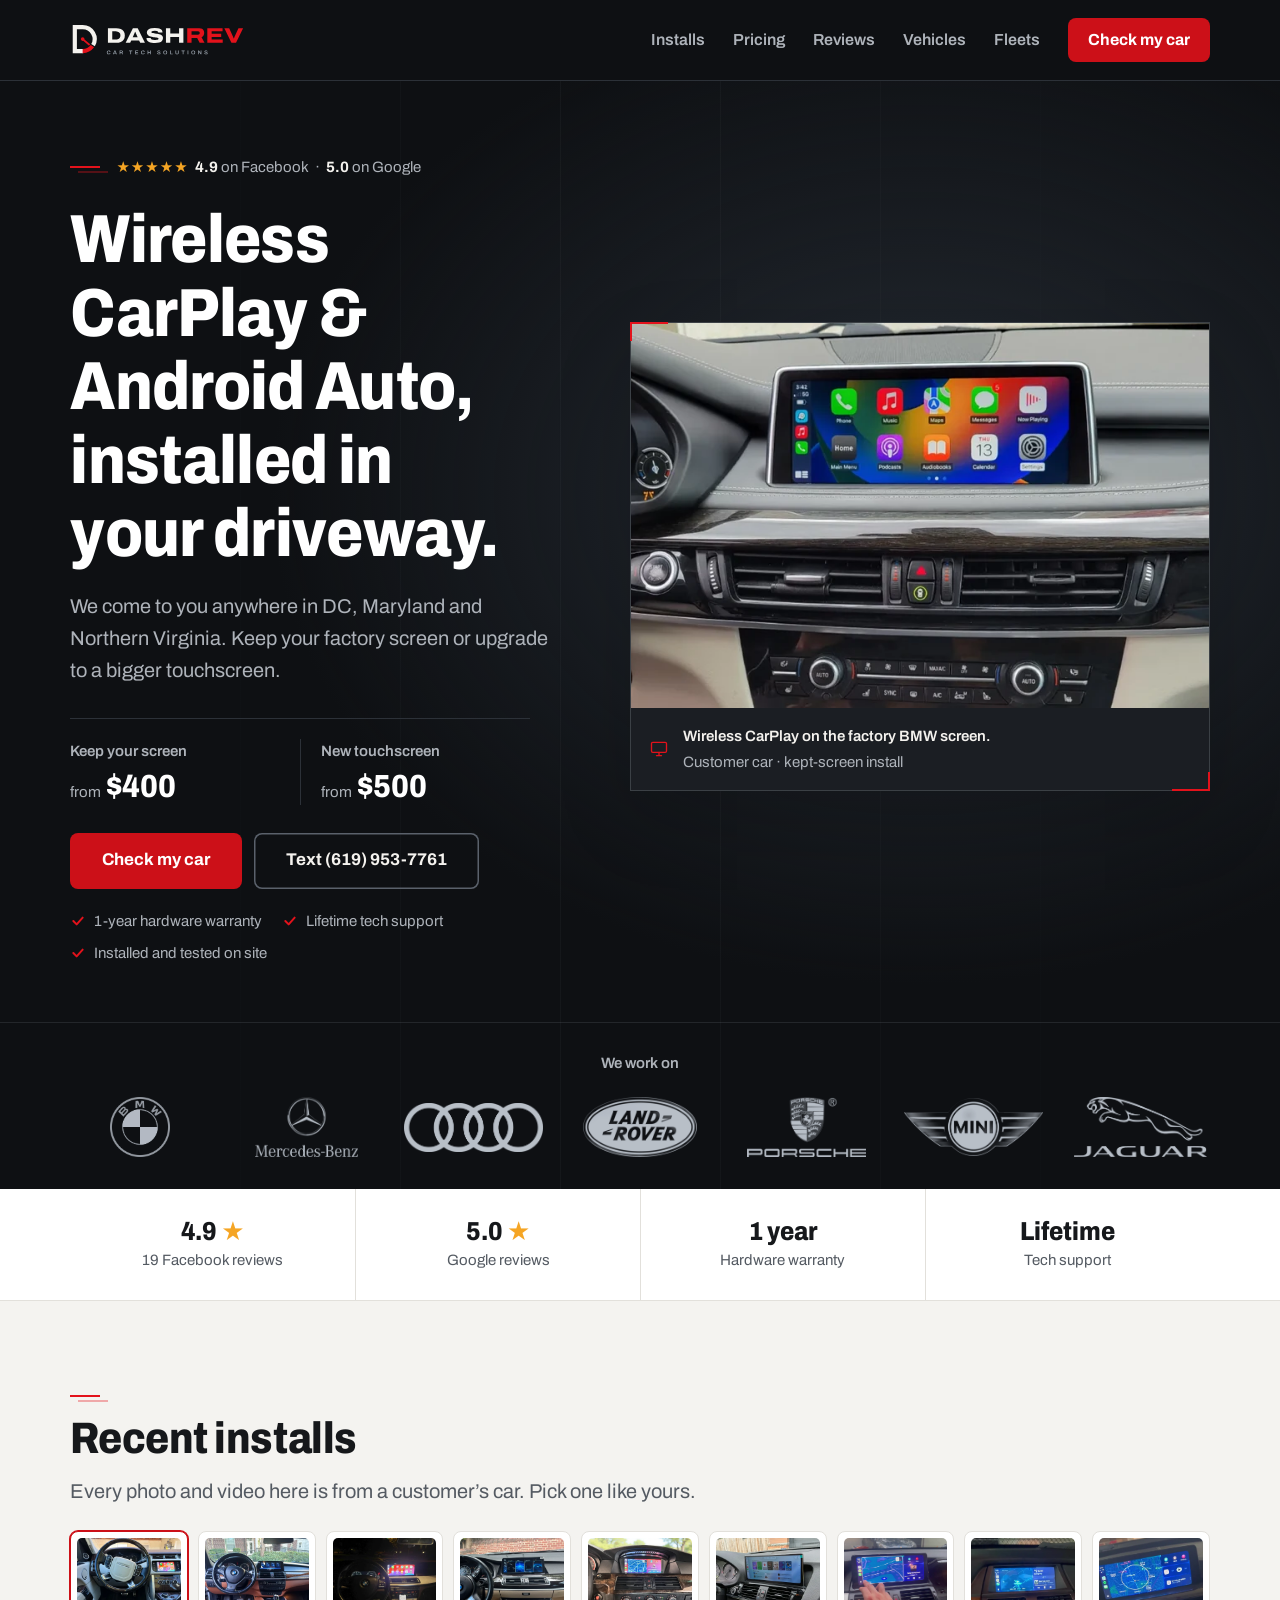
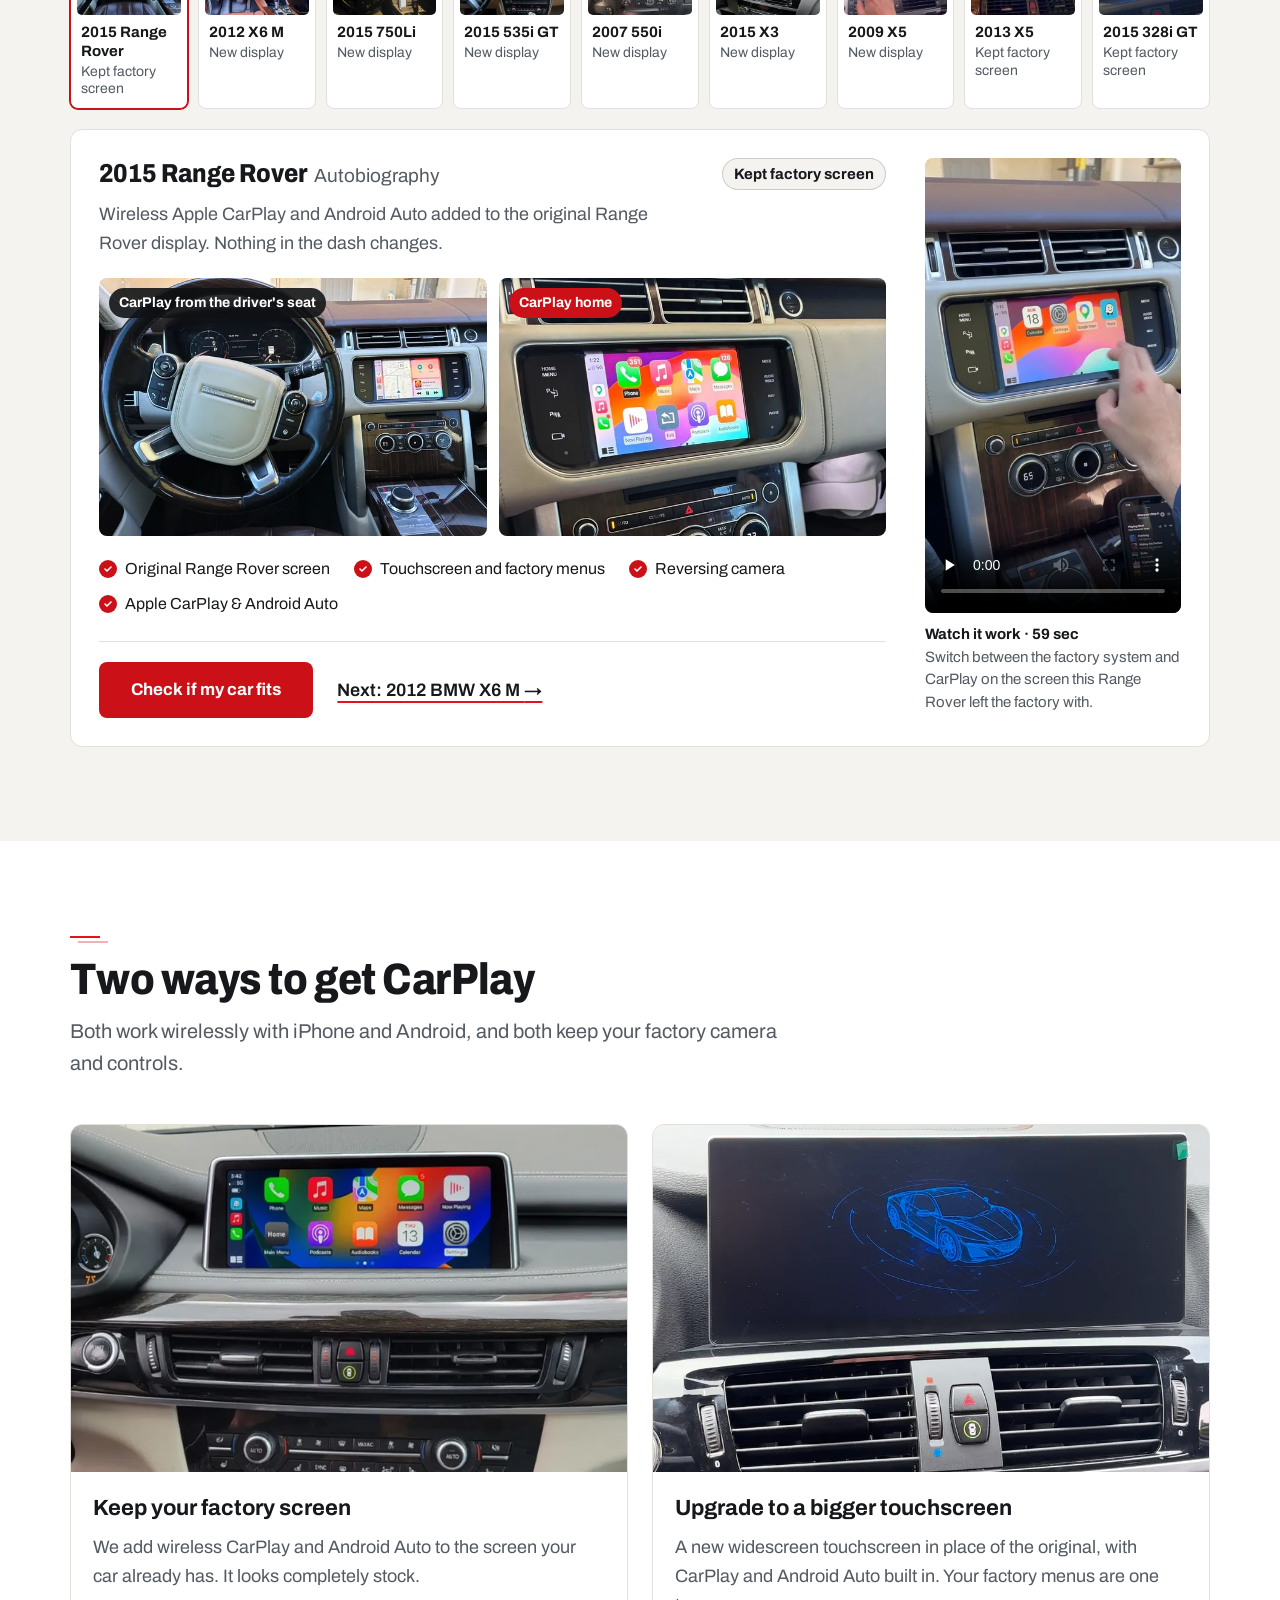
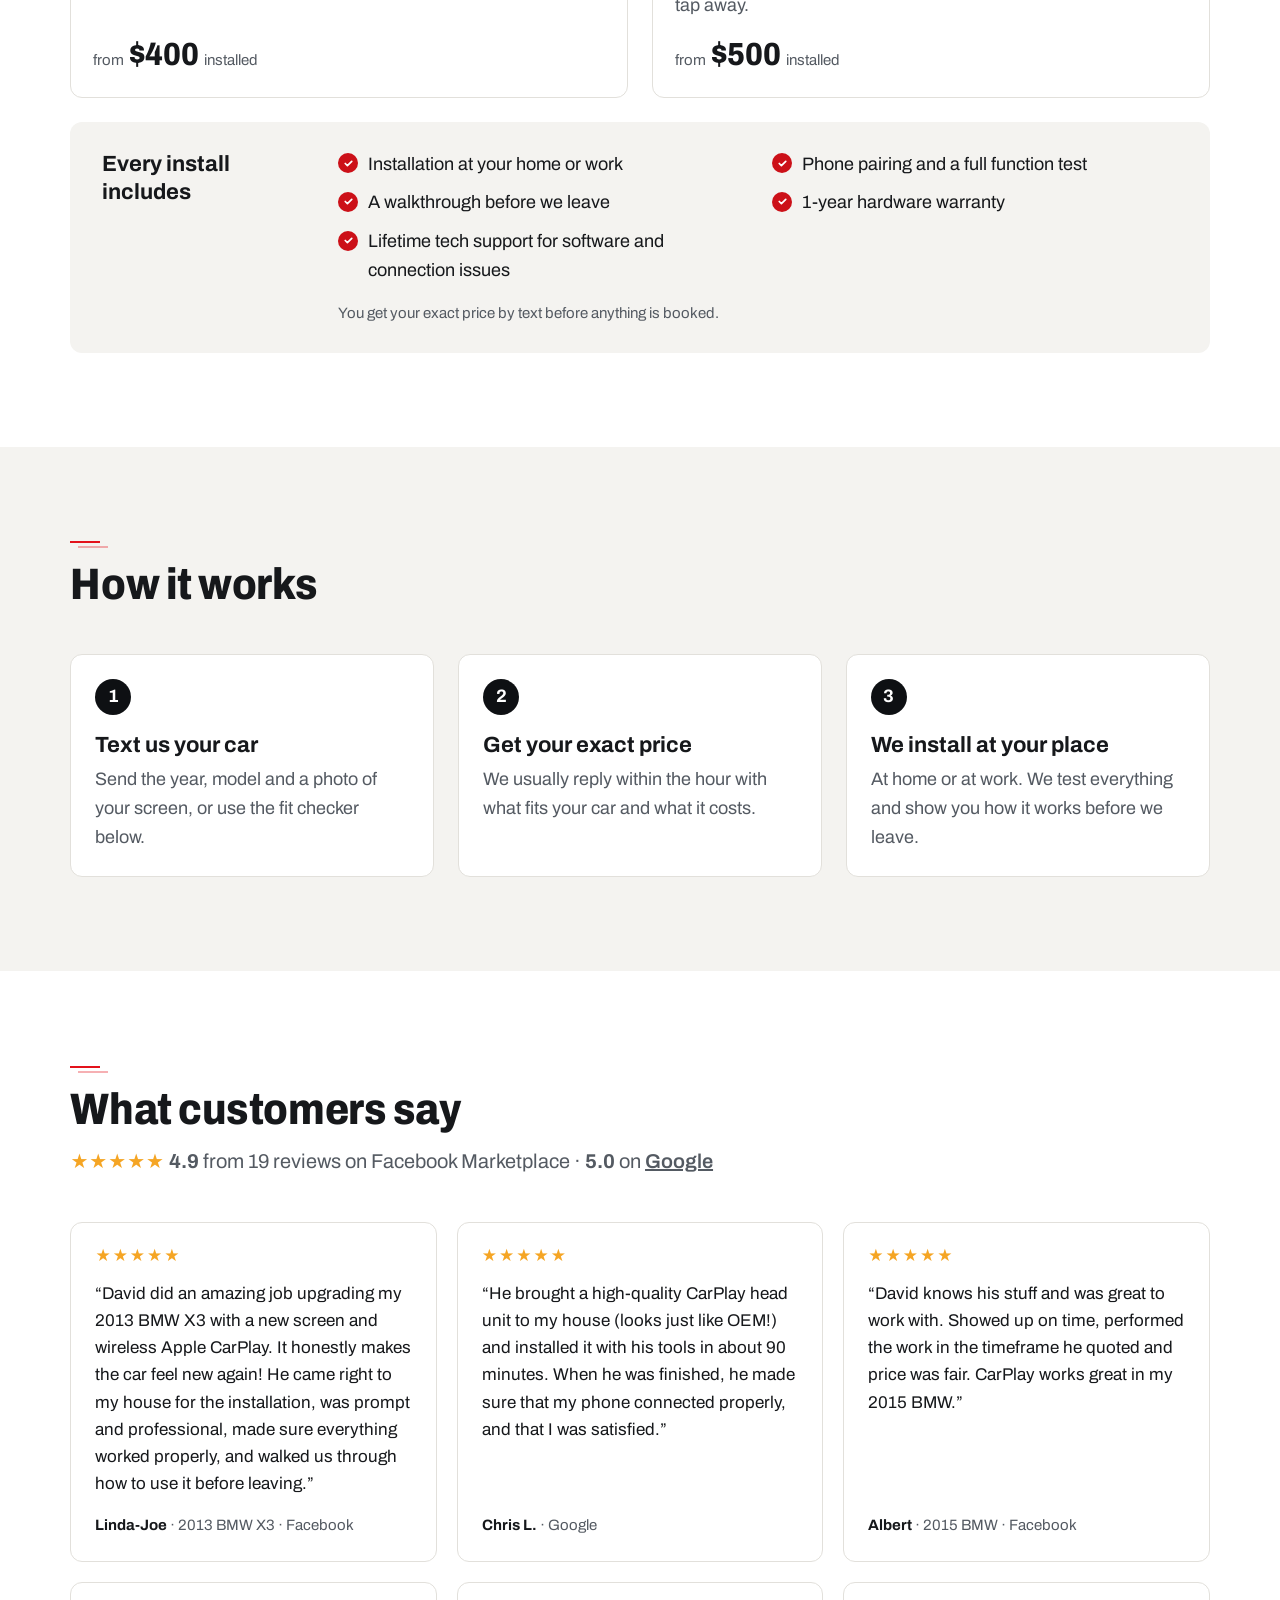
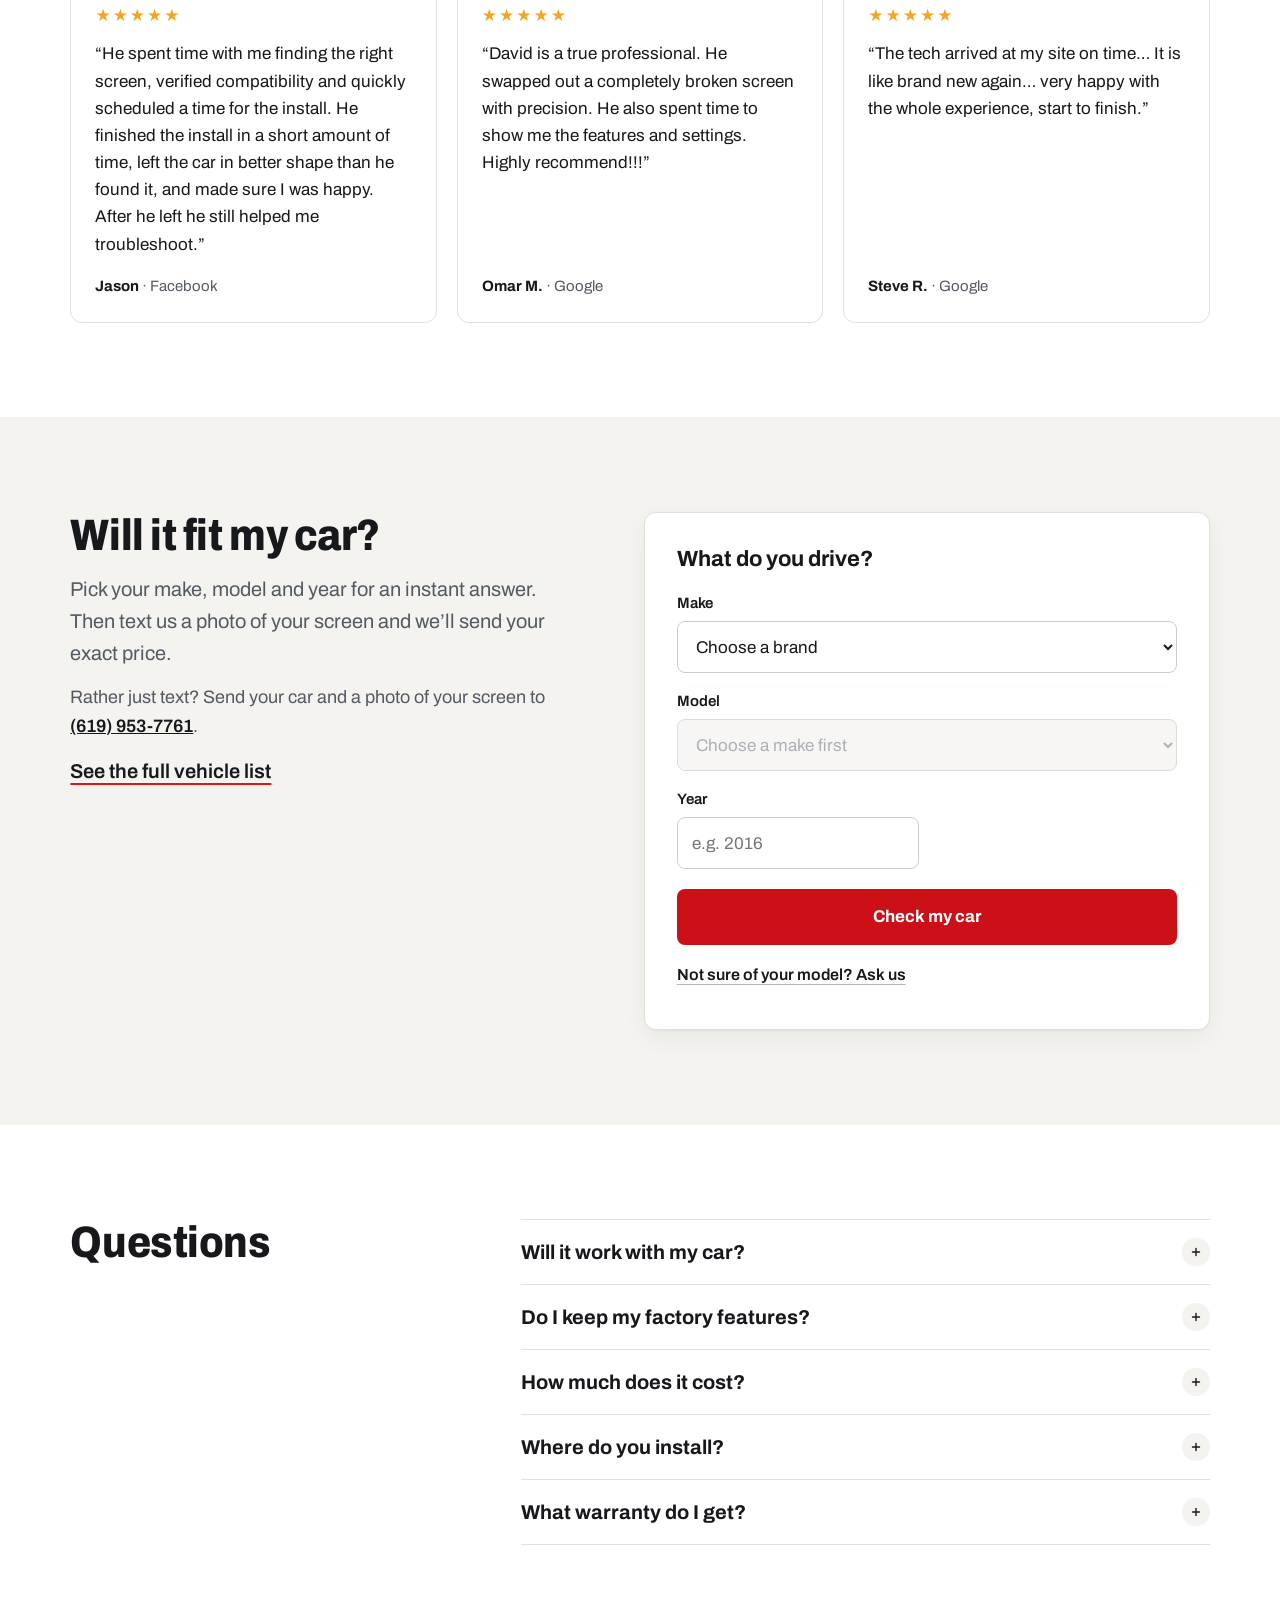
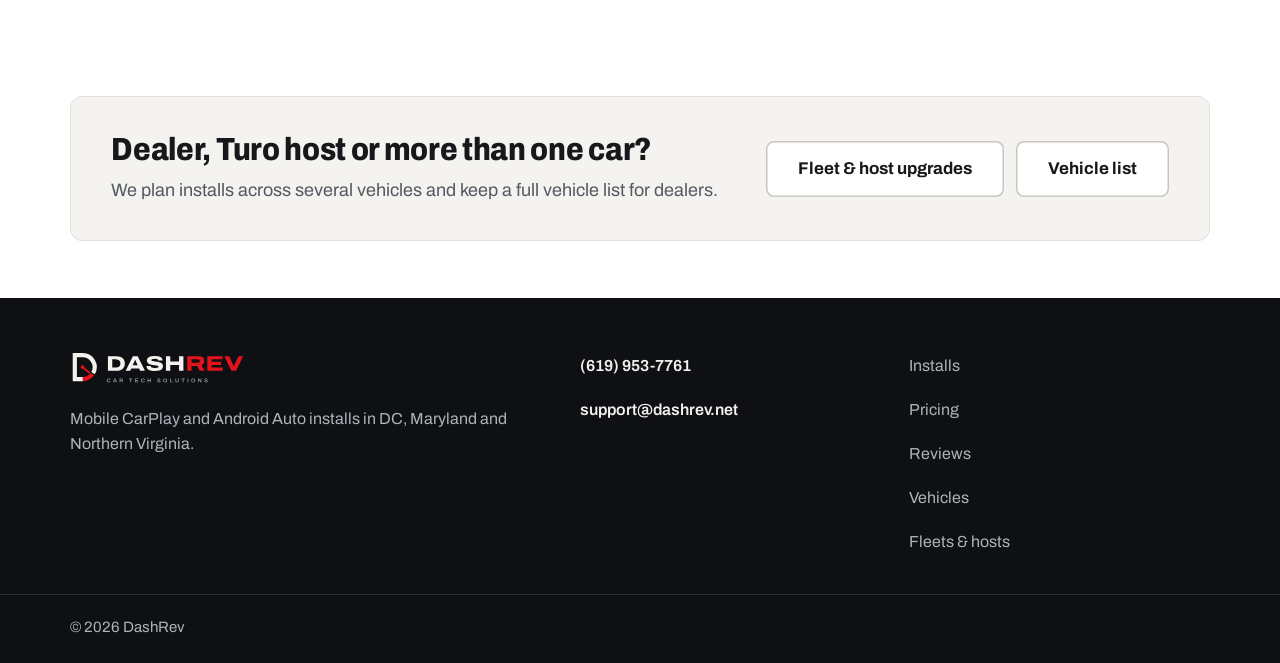
==== index.html @ a80a36a0 "Redesign the site with one shared stylesheet Replace the layered stylesheets on index, hosts and veh" ====
<!doctype html>
<html lang="en"><head><meta charset="utf-8"><meta name="viewport" content="width=device-width,initial-scale=1,viewport-fit=cover"><title>CarPlay Installation in the DC Metro | DashRev</title><meta name="description" content="Mobile Apple CarPlay and Android Auto installation across the DC metro area. Adapter installations from $400. Screen replacements from $500."><meta name="theme-color" content="#0E1013"><link rel="preload" href="brand/fonts/Archivo-SemiCondensed-ExtraBold.woff2" as="font" type="font/woff2" crossorigin><link rel="stylesheet" href="site.css?v=7"><link rel="canonical" href="https://dashrev.net/"><meta property="og:site_name" content="DashRev"><meta property="og:locale" content="en_US"><link rel="icon" href="/favicon.ico" sizes="48x48"><link rel="icon" href="/brand/profile.svg" type="image/svg+xml"><link rel="icon" href="/brand/icon-192.png" type="image/png" sizes="192x192"><link rel="apple-touch-icon" href="/apple-touch-icon.png"><link rel="manifest" href="/site.webmanifest"><meta name="robots" content="max-image-preview:large"><meta property="og:title" content="CarPlay Installation in the DC Metro | DashRev"><meta property="og:description" content="Mobile Apple CarPlay and Android Auto installation across the DC metro area. Adapter installations from $400. Screen replacements from $500."><meta property="og:type" content="website"><meta property="og:url" content="https://dashrev.net/"><meta property="og:image" content="https://dashrev.net/assets/og/dashrev-home.jpg"><meta property="og:image:width" content="1200"><meta property="og:image:height" content="630"><meta property="og:image:alt" content="BMW dashboard showing Apple CarPlay"><meta name="twitter:card" content="summary_large_image"><script src="vehicle-catalog.js?v=dashrev1" defer></script><script src="app.js?v=dashrev2" defer></script><script src="install-gallery.js?v=3" defer></script><script src="brand-hero.js?v=v4" defer></script><script type="application/ld+json">{"@context":"https://schema.org","@graph":[{"@type":"WebSite","@id":"https://dashrev.net/#website","name":"DashRev","alternateName":["Dash Rev","dashrev.net"],"url":"https://dashrev.net/","publisher":{"@id":"https://dashrev.net/#business"}},{"@type":"AutomotiveBusiness","@id":"https://dashrev.net/#business","name":"DashRev","url":"https://dashrev.net/","description":"Mobile Apple CarPlay and Android Auto installation across the DC metro area.","telephone":"+1-619-953-7761","email":"support@dashrev.net","image":"https://dashrev.net/assets/og/dashrev-home.jpg","logo":"https://dashrev.net/brand/icon-512.png","priceRange":"$400+","areaServed":[{"@type":"City","name":"Washington, DC"},{"@type":"State","name":"Maryland"},{"@type":"AdministrativeArea","name":"Northern Virginia"}],"hasOfferCatalog":{"@type":"OfferCatalog","name":"CarPlay installation","itemListElement":[{"@type":"Offer","itemOffered":{"@type":"Service","name":"Adapter installation"},"priceSpecification":{"@type":"PriceSpecification","minPrice":400,"priceCurrency":"USD"}},{"@type":"Offer","itemOffered":{"@type":"Service","name":"Screen replacement"},"priceSpecification":{"@type":"PriceSpecification","minPrice":500,"priceCurrency":"USD"}}]}}]}</script></head>
<body>
<a class="skip" href="#main">Skip to content</a>
<header class="site-header">
  <div class="wrap header-row">
    <a class="logo" href="index.html" aria-label="DashRev home"><img src="brand/logo-on-dark.svg" width="380" height="78" alt=""></a>
    <nav class="nav" aria-label="Main navigation">
      <a class="nav-wide" href="#installs">Installs</a>
      <a class="nav-wide" href="#pricing">Pricing</a>
      <a class="nav-wide" href="#reviews">Reviews</a>
      <a href="vehicles.html">Vehicles</a>
      <a href="hosts.html">Fleets</a>
      <a class="btn btn-sm nav-cta" href="#owner-check" data-form-jump>Check my car</a>
    </nav>
  </div>
</header>

<main id="main">
<section class="hero product-hero" aria-labelledby="hero-title">
  <div class="wrap hero-grid">
    <div class="hero-copy">
      <a class="rating-pill" href="#reviews"><span class="stars" aria-hidden="true">★★★★★</span> <span><strong>4.9</strong> on Facebook</span> <span aria-hidden="true">·</span> <span><strong>5.0</strong> on Google</span></a>
      <h1 id="hero-title">Wireless CarPlay &amp; Android&nbsp;Auto, installed in your driveway.</h1>
      <p class="hero-lede">We come to you anywhere in DC, Maryland and Northern Virginia. Keep your factory screen or upgrade to a bigger touchscreen.</p>
      <dl class="hero-prices">
        <div><dt>Keep your screen</dt><dd><small>from</small> $400</dd></div>
        <div><dt>New touchscreen</dt><dd><small>from</small> $500</dd></div>
      </dl>
      <div class="hero-actions product-actions">
        <a class="btn" href="#owner-check" data-form-jump>Check my car</a>
        <a class="btn btn-ghost-dark" href="sms:+16199537761">Text (619) 953-7761</a>
      </div>
      <p class="hero-assurance"><span>1-year hardware warranty</span><span>Lifetime tech support</span><span>Installed and tested on site</span></p>
    </div>
    <figure class="hero-photo product-image">
      <img src="assets/dashboard-lossless.webp" srcset="assets/dashboard-700.webp 700w, assets/dashboard-1000.webp 1000w, assets/dashboard-lossless.webp 1348w" sizes="(max-width: 900px) 100vw, 640px" width="1348" height="889" alt="BMW dashboard with wireless Apple CarPlay on the factory screen" fetchpriority="high">
      <figcaption><span class="photo-caption-title">Wireless CarPlay on the factory BMW screen.</span> <span class="photo-caption-support">Customer car · kept-screen install</span></figcaption>
    </figure>
  </div>
  <div class="wrap makes" aria-label="Makes we work on">
    <p>We work on</p>
    <ul>
      <li><img src="assets/brand-logos/bmw.png" alt="BMW" decoding="async"></li>
      <li><img src="assets/brand-logos/mercedes-benz.png" alt="Mercedes-Benz" decoding="async"></li>
      <li><img src="assets/brand-logos/audi.png" alt="Audi" decoding="async"></li>
      <li><img src="assets/brand-logos/land-rover.png" alt="Land Rover" decoding="async"></li>
      <li><img src="assets/brand-logos/porsche.png" alt="Porsche" decoding="async"></li>
      <li><img src="assets/brand-logos/mini.png" alt="MINI" decoding="async"></li>
      <li><img src="assets/brand-logos/jaguar.png" alt="Jaguar" decoding="async"></li>
    </ul>
  </div>
</section>

<section class="proof" aria-label="Why customers trust DashRev">
  <div class="wrap proof-grid">
    <div><strong>4.9 <span aria-hidden="true">★</span></strong><span>19 Facebook reviews</span></div>
    <div><strong>5.0 <span aria-hidden="true">★</span></strong><span>Google reviews</span></div>
    <div><strong>1 year</strong><span>Hardware warranty</span></div>
    <div><strong>Lifetime</strong><span>Tech support</span></div>
  </div>
</section>

<section class="section section-soft install-gallery" id="installs" data-ig><span id="demos" class="anchor-alias" aria-hidden="true"></span>
<div class="wrap">
<div class="section-head ig-intro"><h2>Recent installs</h2><p>Every photo and video here is from a customer’s car. Pick one like yours.</p></div>
<div class="ig-picker" role="group" aria-label="Choose an installation">
  <button type="button" aria-pressed="true" aria-controls="install-range-rover-2015" data-make="Land Rover" data-type="kept"><img src="assets/installations/range-rover-l405-2015-carplay-640.webp" alt="" width="640" height="480" loading="lazy" style="--pos:50% 45%"><span><strong>2015 Range Rover</strong><small>Kept factory screen</small></span></button>
  <button type="button" aria-pressed="false" aria-controls="install-x6m-2012" data-make="BMW" data-type="new"><img src="assets/installations/bmw-x6m-e71-2012-after-640.webp" alt="" width="640" height="480" loading="lazy" style="--pos:60% 40%"><span><strong>2012 X6 M</strong><small>New display</small></span></button>
  <button type="button" aria-pressed="false" aria-controls="install-750li-2015" data-make="BMW" data-type="new"><img src="assets/installations/bmw-750li-f02-2015-after-640.webp" alt="" width="640" height="480" loading="lazy" style="--pos:66% 45%"><span><strong>2015 750Li</strong><small>New display</small></span></button>
  <button type="button" aria-pressed="false" aria-controls="install-535i-gt-2015" data-make="BMW" data-type="new"><img src="assets/installations/bmw-535i-gt-f07-2015-after-640.webp?v=2" alt="" width="640" height="427" loading="lazy" style="--pos:64% 30%"><span><strong>2015 535i GT</strong><small>New display</small></span></button>
  <button type="button" aria-pressed="false" aria-controls="install-550i-e60" data-make="BMW" data-type="new"><img src="assets/installations/bmw-550i-e60-thumb-640.webp" alt="" width="640" height="480" loading="lazy" style="--pos:50% 40%"><span><strong>2007 550i</strong><small>New display</small></span></button>
  <button type="button" aria-pressed="false" aria-controls="install-x3-2015" data-make="BMW" data-type="new"><img src="assets/installations/bmw-x3-f25-2015-carplay-640.webp" alt="" width="640" height="1134" loading="lazy" style="--pos:50% 43%"><span><strong>2015 X3</strong><small>New display</small></span></button>
  <button type="button" aria-pressed="false" aria-controls="screen-upgrade" data-make="BMW" data-type="new"><img src="assets/bmw-x5-e70-2009-after.jpg" alt="" width="1080" height="1920" loading="lazy" style="--pos:50% 39%"><span><strong>2009 X5</strong><small>New display</small></span></button>
  <button type="button" aria-pressed="false" aria-controls="install-x5-2013" data-make="BMW" data-type="kept"><img src="assets/installations/bmw-x5-e70-2013-carplay-640.webp" alt="" width="640" height="427" loading="lazy" style="--pos:50% 45%"><span><strong>2013 X5</strong><small>Kept factory screen</small></span></button>
  <button type="button" aria-pressed="false" aria-controls="install-328i-2015" data-make="BMW" data-type="kept"><img src="assets/installations/bmw-328i-gt-f34-2015-carplay-640.webp" alt="" width="640" height="427" loading="lazy" style="--pos:50% 45%"><span><strong>2015 328i GT</strong><small>Kept factory screen</small></span></button>
</div>

<article class="ig-card kept-screen" id="install-range-rover-2015" aria-labelledby="ig-title-l405" data-name="2015 Range Rover">
  <div class="ig-main">
    <header class="ig-head"><h3 id="ig-title-l405">2015 Range Rover <span>Autobiography</span></h3><p class="ig-option kept">Kept factory screen</p></header>
    <p class="ig-desc">Wireless Apple CarPlay and Android Auto added to the original Range Rover display. Nothing in the dash changes.</p>
    <div class="ig-compare" data-show="before">
      <div class="ig-toggle" role="group" aria-label="Show the driver's-seat view or the close-up of the CarPlay home screen"><button type="button" data-ig-show="before" aria-pressed="true">Driver's seat</button><button type="button" data-ig-show="after" aria-pressed="false">Close-up</button></div>
      <figure class="ig-shot" data-ig-shot="before"><img src="assets/installations/range-rover-l405-2015-maps-1280.webp" srcset="assets/installations/range-rover-l405-2015-maps-640.webp 640w, assets/installations/range-rover-l405-2015-maps-1280.webp 1280w" sizes="(max-width: 760px) calc(100vw - 40px), 460px" width="1280" height="960" loading="lazy" decoding="async" alt="Driver's-seat view of the Range Rover cabin, with the CarPlay dashboard showing maps and music on the original display"><figcaption>CarPlay from the driver's seat</figcaption></figure>
      <figure class="ig-shot" data-ig-shot="after"><img src="assets/installations/range-rover-l405-2015-closeup-1200.webp" srcset="assets/installations/range-rover-l405-2015-closeup-640.webp 640w, assets/installations/range-rover-l405-2015-closeup-1200.webp 1200w" sizes="(max-width: 760px) calc(100vw - 40px), 460px" width="1200" height="800" loading="lazy" decoding="async" alt="Close-up of the Apple CarPlay home screen on the original Range Rover display"><figcaption>CarPlay home</figcaption></figure>
    </div>
    <ul class="ig-keep" aria-label="What you keep"><li>Original Range Rover screen</li><li>Touchscreen and factory menus</li><li>Reversing camera</li><li>Apple CarPlay &amp; Android Auto</li></ul>
    <div class="ig-actions"><a class="btn" href="#owner-check" data-form-jump>Check if my car fits</a><button type="button" class="ig-next" data-ig-next>Next install <span aria-hidden="true">→</span></button></div>
  </div>
  <figure class="ig-video"><video controls playsinline preload="none" width="720" height="1280" poster="assets/installations/range-rover-l405-2015-demo-poster-720.webp" aria-label="59-second video switching between the factory system and CarPlay on the 2015 Range Rover's original screen"><source src="assets/installations/range-rover-l405-2015-demo.mp4" type="video/mp4"></video><figcaption><b>Watch it work · 59 sec</b>Switch between the factory system and CarPlay on the screen this Range Rover left the factory with.</figcaption></figure>
</article>

<article class="ig-card" id="install-x6m-2012" aria-labelledby="ig-title-e71" data-name="2012 BMW X6 M">
  <div class="ig-main">
    <header class="ig-head"><h3 id="ig-title-e71">2012 BMW X6 M <span>E71</span></h3><p class="ig-option new">New display</p></header>
    <p class="ig-desc">A widescreen touchscreen in place of the original BMW display, with Apple CarPlay and Android Auto. The factory iDrive menu and cameras are still there.</p>
    <div class="ig-compare" data-show="after">
      <div class="ig-toggle" role="group" aria-label="Show before or after"><button type="button" data-ig-show="before" aria-pressed="false">Before</button><button type="button" data-ig-show="after" aria-pressed="true">After</button></div>
      <figure class="ig-shot" data-ig-shot="before" style="--pos:50% 45%"><img src="assets/installations/bmw-x6m-e71-2012-before-1280.webp" srcset="assets/installations/bmw-x6m-e71-2012-before-640.webp 640w, assets/installations/bmw-x6m-e71-2012-before-1280.webp 1280w" sizes="(max-width: 760px) calc(100vw - 40px), 460px" width="1280" height="960" loading="lazy" decoding="async" alt="2012 BMW X6 M from the driver&#39;s seat before the upgrade, with the original BMW iDrive display"><figcaption>Before</figcaption></figure>
      <figure class="ig-shot" data-ig-shot="after" style="--pos:50% 45%"><img src="assets/installations/bmw-x6m-e71-2012-after-1280.webp" srcset="assets/installations/bmw-x6m-e71-2012-after-640.webp 640w, assets/installations/bmw-x6m-e71-2012-after-1280.webp 1280w" sizes="(max-width: 760px) calc(100vw - 40px), 460px" width="1280" height="960" loading="lazy" decoding="async" alt="The same X6 M after installation, with the new widescreen touchscreen"><figcaption>After</figcaption></figure>
    </div>
    <ul class="ig-keep" aria-label="What you keep"><li>Factory iDrive menus</li><li>Factory camera views</li><li>CarPlay &amp; Android Auto</li></ul>
    <div class="ig-actions"><a class="btn" href="#owner-check" data-form-jump>Check if my car fits</a><button type="button" class="ig-next" data-ig-next>Next install <span aria-hidden="true">→</span></button></div>
  </div>
  <figure class="ig-video"><video controls playsinline preload="none" width="720" height="1280" poster="assets/installations/bmw-x6m-e71-2012-demo-poster-720.webp" aria-label="24-second video of CarPlay, the iDrive menu and the factory cameras on the 2012 BMW X6 M"><source src="assets/installations/bmw-x6m-e71-2012-demo.mp4" type="video/mp4"></video><figcaption><b>Watch it work · 24 sec</b>CarPlay on the new widescreen, BMW’s own iDrive menu a click away, and the factory camera view when you shift into reverse.</figcaption></figure>
</article>

<article class="ig-card" id="install-750li-2015" aria-labelledby="ig-title-f02" data-name="2015 BMW 750Li">
  <div class="ig-main">
    <header class="ig-head"><h3 id="ig-title-f02">2015 BMW 750Li <span>F02</span></h3><p class="ig-option new">New display</p></header>
    <p class="ig-desc">A widescreen touchscreen in place of the original BMW display, with Apple CarPlay and Android Auto.</p>
    <div class="ig-compare" data-show="after">
      <div class="ig-toggle" role="group" aria-label="Show before or after"><button type="button" data-ig-show="before" aria-pressed="false">Before</button><button type="button" data-ig-show="after" aria-pressed="true">After</button></div>
      <figure class="ig-shot" data-ig-shot="before" style="--pos:50% 45%"><img src="assets/installations/bmw-750li-f02-2015-before-1280.webp" srcset="assets/installations/bmw-750li-f02-2015-before-640.webp 640w, assets/installations/bmw-750li-f02-2015-before-1280.webp 1280w" sizes="(max-width: 760px) calc(100vw - 40px), 460px" width="1280" height="960" loading="lazy" decoding="async" alt="2015 BMW 750Li from the driver&#39;s seat at night before the upgrade, with the original BMW iDrive display"><figcaption>Before</figcaption></figure>
      <figure class="ig-shot" data-ig-shot="after" style="--pos:50% 45%"><img src="assets/installations/bmw-750li-f02-2015-after-1280.webp" srcset="assets/installations/bmw-750li-f02-2015-after-640.webp 640w, assets/installations/bmw-750li-f02-2015-after-1280.webp 1280w" sizes="(max-width: 760px) calc(100vw - 40px), 460px" width="1280" height="960" loading="lazy" decoding="async" alt="The same 750Li after installation, with Apple CarPlay on the new widescreen touchscreen"><figcaption>After</figcaption></figure>
    </div>
    <ul class="ig-keep" aria-label="What you keep"><li>Factory reverse camera</li><li>Original BMW system, one tap away</li><li>CarPlay &amp; Android Auto</li></ul>
    <div class="ig-actions"><a class="btn" href="#owner-check" data-form-jump>Check if my car fits</a><button type="button" class="ig-next" data-ig-next>Next install <span aria-hidden="true">→</span></button></div>
  </div>
  <figure class="ig-video"><video controls playsinline preload="none" width="720" height="1280" poster="assets/installations/bmw-750li-f02-2015-demo-poster-720.webp" aria-label="35-second video of CarPlay, the BMW menu and the reverse camera on the 2015 BMW 750Li"><source src="assets/installations/bmw-750li-f02-2015-demo.mp4" type="video/mp4"></video><figcaption><b>Watch it work · 35 sec</b>Get in and CarPlay is up: maps, music and your apps. The original BMW menu and the factory reverse camera are still there.</figcaption></figure>
</article>

<article class="ig-card" id="install-535i-gt-2015" aria-labelledby="ig-title-f07" data-name="2015 BMW 535i GT">
  <div class="ig-main">
    <header class="ig-head"><h3 id="ig-title-f07">2015 BMW 535i GT <span>F07</span></h3><p class="ig-option new">New display</p></header>
    <p class="ig-desc">A widescreen touchscreen in place of the original BMW display, with Apple CarPlay and Android Auto.</p>
    <div class="ig-compare" data-show="after">
      <div class="ig-toggle" role="group" aria-label="Show before or after"><button type="button" data-ig-show="before" aria-pressed="false">Before</button><button type="button" data-ig-show="after" aria-pressed="true">After</button></div>
      <figure class="ig-shot" data-ig-shot="before"><img src="assets/installations/bmw-535i-gt-f07-2015-before-1280.webp?v=2" srcset="assets/installations/bmw-535i-gt-f07-2015-before-640.webp?v=2 640w, assets/installations/bmw-535i-gt-f07-2015-before-1280.webp?v=2 1280w" sizes="(max-width: 760px) calc(100vw - 40px), 460px" width="1280" height="853" loading="lazy" decoding="async" alt="2015 BMW 535i GT before the upgrade, with the original BMW iDrive display"><figcaption>Before</figcaption></figure>
      <figure class="ig-shot" data-ig-shot="after"><img src="assets/installations/bmw-535i-gt-f07-2015-after-1280.webp?v=2" srcset="assets/installations/bmw-535i-gt-f07-2015-after-640.webp?v=2 640w, assets/installations/bmw-535i-gt-f07-2015-after-1280.webp?v=2 1280w" sizes="(max-width: 760px) calc(100vw - 40px), 460px" width="1280" height="853" loading="lazy" decoding="async" alt="The same 535i GT after installation, with the widescreen touchscreen"><figcaption>After</figcaption></figure>
    </div>
    <ul class="ig-keep" aria-label="What you keep"><li>Factory reverse camera</li><li>Original BMW system, one tap away</li><li>CarPlay &amp; Android Auto</li></ul>
    <div class="ig-actions"><a class="btn" href="#owner-check" data-form-jump>Check if my car fits</a><button type="button" class="ig-next" data-ig-next>Next install <span aria-hidden="true">→</span></button></div>
  </div>
  <figure class="ig-video"><video controls playsinline preload="none" width="720" height="1280" poster="assets/installations/bmw-535i-gt-f07-2015-demo-poster-720.webp" aria-label="26-second video of CarPlay and the reverse camera on the 535i GT"><source src="assets/installations/bmw-535i-gt-f07-2015-demo.mp4" type="video/mp4"></video><figcaption><b>Watch it work · 26 sec</b>Your maps, music and messages on a wide touchscreen. Shift into reverse and the factory camera still comes up, guidelines and all.</figcaption></figure>
</article>

<article class="ig-card" id="install-550i-e60" aria-labelledby="ig-title-e60" data-name="2007 BMW 550i">
  <div class="ig-main">
    <header class="ig-head"><h3 id="ig-title-e60">2007 BMW 550i <span>E60 · CCC</span></h3><p class="ig-option new">New display</p></header>
    <p class="ig-desc">A replacement touchscreen with Apple CarPlay, fitted into the original E60 screen hood. The factory CCC menu is still there.</p>
    <div class="ig-compare" data-show="after">
      <div class="ig-toggle" role="group" aria-label="Show before or after"><button type="button" data-ig-show="before" aria-pressed="false">Before</button><button type="button" data-ig-show="after" aria-pressed="true">After</button></div>
      <figure class="ig-shot" data-ig-shot="before" style="--pos:50% 30%"><img src="assets/installations/bmw-550i-e60-before-1280.webp?v=7" srcset="assets/installations/bmw-550i-e60-before-640.webp?v=7 640w, assets/installations/bmw-550i-e60-before-1280.webp?v=7 1280w" sizes="(max-width: 760px) calc(100vw - 40px), 460px" width="1280" height="853" loading="lazy" decoding="async" alt="2007 BMW 550i E60 from the driver's seat before the upgrade, with the original BMW CCC screen"><figcaption>Before</figcaption></figure>
      <figure class="ig-shot" data-ig-shot="after" style="--pos:50% 30%"><img src="assets/installations/bmw-550i-e60-after-1280.webp?v=7" srcset="assets/installations/bmw-550i-e60-after-640.webp?v=7 640w, assets/installations/bmw-550i-e60-after-1280.webp?v=7 1280w" sizes="(max-width: 760px) calc(100vw - 40px), 460px" width="1280" height="853" loading="lazy" decoding="async" alt="The same 2007 BMW 550i after installation, with the new widescreen touchscreen in the original screen hood"><figcaption>After</figcaption></figure>
    </div>
    <ul class="ig-keep" aria-label="What you keep"><li>Factory CCC menus</li><li>iDrive knob</li><li>Apple CarPlay with touch</li></ul>
    <div class="ig-actions"><a class="btn" href="#owner-check" data-form-jump>Check if my car fits</a><button type="button" class="ig-next" data-ig-next>Next install <span aria-hidden="true">→</span></button></div>
  </div>
  <figure class="ig-video"><video controls playsinline preload="none" width="720" height="1280" poster="assets/installations/bmw-550i-e60-ccc-demo-poster-720.webp" aria-label="29-second video of CarPlay and the factory CCC menu on the 2007 BMW 550i"><source src="assets/installations/bmw-550i-e60-ccc-demo.mp4" type="video/mp4"></video><figcaption><b>Watch it work · 29 sec</b>CarPlay on a touchscreen that fits the original dash, and BMW’s own CCC menu whenever you want it.</figcaption></figure>
</article>
<article class="ig-card" id="install-x3-2015" aria-labelledby="ig-title-f25" data-name="2015 BMW X3">
  <div class="ig-main">
    <header class="ig-head"><h3 id="ig-title-f25">2015 BMW X3 <span>F25</span></h3><p class="ig-option new">New display</p></header>
    <p class="ig-desc">A larger replacement touchscreen with Apple CarPlay, fitted to the original dash.</p>
    <div class="ig-compare" data-show="after">
      <div class="ig-toggle" role="group" aria-label="Show before or after"><button type="button" data-ig-show="before" aria-pressed="false">Before</button><button type="button" data-ig-show="after" aria-pressed="true">After</button></div>
      <figure class="ig-shot" data-ig-shot="before" style="--pos:80% 72%;--zoom:1.3;--origin:80% 75%"><img src="assets/installations/bmw-x3-f25-2015-before-1280.webp" srcset="assets/installations/bmw-x3-f25-2015-before-640.webp 640w, assets/installations/bmw-x3-f25-2015-before-1280.webp 1280w" sizes="(max-width: 760px) calc(100vw - 40px), 460px" width="1280" height="960" loading="lazy" decoding="async" alt="2015 BMW X3 F25 before the upgrade, with the original recessed BMW iDrive display"><figcaption>Before</figcaption></figure>
      <figure class="ig-shot" data-ig-shot="after" style="--pos:50% 43%"><img src="assets/installations/bmw-x3-f25-2015-carplay-1152.webp" srcset="assets/installations/bmw-x3-f25-2015-carplay-640.webp 640w, assets/installations/bmw-x3-f25-2015-carplay-1152.webp 1152w" sizes="(max-width: 760px) calc(100vw - 40px), 460px" width="1152" height="2042" loading="lazy" decoding="async" alt="The same BMW X3 after installation, with Apple CarPlay on the replacement touchscreen"><figcaption>After</figcaption></figure>
    </div>
    <ul class="ig-keep" aria-label="What you keep"><li>iDrive knob and BMW menus</li><li>Factory reverse camera</li><li>Apple CarPlay</li></ul>
    <div class="ig-actions"><a class="btn" href="#owner-check" data-form-jump>Check if my car fits</a><button type="button" class="ig-next" data-ig-next>Next install <span aria-hidden="true">→</span></button></div>
  </div>
  <figure class="ig-video"><video controls playsinline preload="none" width="720" height="1280" poster="assets/installations/bmw-x3-f25-2015-demo-poster-720.webp?v=2" aria-label="26-second video of switching between BMW iDrive and CarPlay, and the reverse camera, on the X3"><source src="assets/installations/bmw-x3-f25-2015-demo.mp4" type="video/mp4"></video><figcaption><b>Watch it work · 26 sec</b>Switch between CarPlay and your BMW’s own iDrive any time. Your factory reverse camera keeps working, just like before.</figcaption></figure>
</article>

<article class="ig-card" id="screen-upgrade" aria-labelledby="ig-title-e70a" data-name="2009 BMW X5">
  <div class="ig-main">
    <header class="ig-head"><h3 id="ig-title-e70a">2009 BMW X5 <span>E70</span></h3><p class="ig-option new">New display</p></header>
    <p class="ig-desc">The small original screen swapped for a larger touchscreen with CarPlay.</p>
    <div class="ig-compare" data-show="after">
      <div class="ig-toggle" role="group" aria-label="Show before or after"><button type="button" data-ig-show="before" aria-pressed="false">Before</button><button type="button" data-ig-show="after" aria-pressed="true">After</button></div>
      <figure class="ig-shot" data-ig-shot="before" style="--pos:50% 34%"><img src="assets/bmw-x5-e70-2009-before.jpeg" width="1536" height="2048" loading="lazy" decoding="async" alt="2009 BMW X5 E70 before installation, with the smaller original screen"><figcaption>Before</figcaption></figure>
      <figure class="ig-shot" data-ig-shot="after" style="--pos:50% 39%"><img src="assets/bmw-x5-e70-2009-after.jpg" width="1080" height="1920" loading="lazy" decoding="async" alt="The same X5 after installation, with CarPlay on the larger touchscreen"><figcaption>After</figcaption></figure>
    </div>
    <ul class="ig-keep" aria-label="What you keep"><li>Factory menus accessible</li><li>Original controls</li><li>Apple CarPlay</li></ul>
    <div class="ig-actions"><a class="btn" href="#owner-check" data-form-jump>Check if my car fits</a><button type="button" class="ig-next" data-ig-next>Next install <span aria-hidden="true">→</span></button></div>
  </div>
  <figure class="ig-video"><video controls playsinline preload="none" width="720" height="1280" poster="assets/bmw-x5-e70-2009-after.jpg" aria-label="13-second video of the 2009 X5 touchscreen and CarPlay"><source src="assets/bmw-x5-e70-2009-screen-upgrade.mp4" type="video/mp4"></video><figcaption><b>Watch it work · 13 sec</b>A bigger touchscreen, with CarPlay ready whenever your phone is.</figcaption></figure>
</article>

<article class="ig-card kept-screen" id="install-x5-2013" aria-labelledby="ig-title-e70b" data-name="2013 BMW X5">
  <div class="ig-main">
    <header class="ig-head"><h3 id="ig-title-e70b">2013 BMW X5 <span>E70</span></h3><p class="ig-option kept">Kept factory screen</p></header>
    <p class="ig-desc">CarPlay added to the original BMW display. Nothing in the dash changes.</p>
    <div class="ig-compare" data-show="before">
      <div class="ig-toggle" role="group" aria-label="Show the factory menu or CarPlay"><button type="button" data-ig-show="before" aria-pressed="true">Factory menu</button><button type="button" data-ig-show="after" aria-pressed="false">CarPlay</button></div>
      <figure class="ig-shot" data-ig-shot="before"><img src="assets/installations/bmw-x5-e70-2013-factory-menu-1280.webp" srcset="assets/installations/bmw-x5-e70-2013-factory-menu-640.webp 640w, assets/installations/bmw-x5-e70-2013-factory-menu-1280.webp 1280w" sizes="(max-width: 760px) calc(100vw - 40px), 460px" width="1280" height="853" loading="lazy" decoding="async" alt="The original BMW display in the 2013 BMW X5, showing the factory iDrive main menu"><figcaption>Factory menu</figcaption></figure>
      <figure class="ig-shot" data-ig-shot="after"><img src="assets/installations/bmw-x5-e70-2013-carplay-1280.webp" srcset="assets/installations/bmw-x5-e70-2013-carplay-640.webp 640w, assets/installations/bmw-x5-e70-2013-carplay-1280.webp 1280w" sizes="(max-width: 760px) calc(100vw - 40px), 460px" width="1280" height="853" loading="lazy" decoding="async" alt="The same original BMW display in the 2013 BMW X5, now showing Apple CarPlay"><figcaption>CarPlay</figcaption></figure>
    </div>
    <ul class="ig-keep" aria-label="What you keep"><li>Original BMW screen</li><li>iDrive knob and menus</li><li>Apple CarPlay</li></ul>
    <div class="ig-actions"><a class="btn" href="#owner-check" data-form-jump>Check if my car fits</a><button type="button" class="ig-next" data-ig-next>Next install <span aria-hidden="true">→</span></button></div>
  </div>
  <figure class="ig-video"><video controls playsinline preload="none" width="720" height="1280" poster="assets/bmw-x5-e70-2013.jpg" aria-label="38-second video of CarPlay on the 2013 X5's original screen"><source src="assets/bmw-x5-e70-2013-web.mp4" type="video/mp4"></video><figcaption><b>Watch it work · 38 sec</b>CarPlay on the screen this X5 left the factory with.</figcaption></figure>
</article>

<article class="ig-card kept-screen" id="install-328i-2015" aria-labelledby="ig-title-f34" data-name="2015 BMW 328i GT">
  <div class="ig-main">
    <header class="ig-head"><h3 id="ig-title-f34">2015 BMW 328i GT <span>F34</span></h3><p class="ig-option kept">Kept factory screen</p></header>
    <p class="ig-desc">CarPlay added to the original BMW display. Nothing in the dash changes.</p>
    <div class="ig-compare" data-show="before">
      <div class="ig-toggle" role="group" aria-label="Show the factory menu or CarPlay"><button type="button" data-ig-show="before" aria-pressed="true">Factory menu</button><button type="button" data-ig-show="after" aria-pressed="false">CarPlay</button></div>
      <figure class="ig-shot" data-ig-shot="before"><img src="assets/installations/bmw-328i-gt-f34-2015-factory-menu-1280.webp" srcset="assets/installations/bmw-328i-gt-f34-2015-factory-menu-640.webp 640w, assets/installations/bmw-328i-gt-f34-2015-factory-menu-1280.webp 1280w" sizes="(max-width: 760px) calc(100vw - 40px), 460px" width="1280" height="853" loading="lazy" decoding="async" alt="The original BMW display in the 2015 BMW 328i GT, showing the factory iDrive main menu"><figcaption>Factory menu</figcaption></figure>
      <figure class="ig-shot" data-ig-shot="after"><img src="assets/installations/bmw-328i-gt-f34-2015-carplay-1280.webp" srcset="assets/installations/bmw-328i-gt-f34-2015-carplay-640.webp 640w, assets/installations/bmw-328i-gt-f34-2015-carplay-1280.webp 1280w" sizes="(max-width: 760px) calc(100vw - 40px), 460px" width="1280" height="853" loading="lazy" decoding="async" alt="The same original BMW display in the 2015 BMW 328i GT, now showing Apple CarPlay"><figcaption>CarPlay</figcaption></figure>
    </div>
    <ul class="ig-keep" aria-label="What you keep"><li>Original BMW screen</li><li>iDrive knob and menus</li><li>Apple CarPlay</li></ul>
    <div class="ig-actions"><a class="btn" href="#owner-check" data-form-jump>Check if my car fits</a><button type="button" class="ig-next" data-ig-next>Back to first install <span aria-hidden="true">↺</span></button></div>
  </div>
  <figure class="ig-video"><video controls playsinline preload="none" width="720" height="1280" poster="assets/bmw-328i-gt-f34-2015.jpg" aria-label="5-second video of CarPlay on the 328i GT's original screen"><source src="assets/bmw-328i-gt-f34-2015.mp4" type="video/mp4"></video><figcaption><b>Watch it work · 5 sec</b>CarPlay maps on the original BMW screen.</figcaption></figure>
</article>
</div></section>

<section class="section" id="pricing" aria-labelledby="pricing-title">
  <span id="upgrades" class="anchor-alias" aria-hidden="true"></span><span id="upgrade" class="anchor-alias" aria-hidden="true"></span>
  <div class="wrap">
    <div class="section-head">
      <h2 id="pricing-title">Two ways to get CarPlay</h2>
      <p>Both work wirelessly with iPhone and Android, and both keep your factory camera and controls.</p>
    </div>
    <div class="options">
      <article class="option">
        <img src="assets/dashboard-1000.webp" srcset="assets/dashboard-700.webp 700w, assets/dashboard-1000.webp 1000w" sizes="(max-width: 760px) 100vw, 560px" width="1000" height="659" alt="BMW factory screen showing Apple CarPlay" loading="lazy">
        <div class="option-body">
          <h3>Keep your factory screen</h3>
          <p>We add wireless CarPlay and Android Auto to the screen your car already has. It looks completely stock.</p>
          <p class="price"><small>from</small> $400 <small>installed</small></p>
        </div>
      </article>
      <article class="option">
        <img src="assets/bmw-replacement-display-x3-900.webp?v=2" srcset="assets/bmw-replacement-display-x3-900.webp?v=2 900w, assets/bmw-replacement-display-x3-1800.webp?v=2 1800w" sizes="(max-width: 760px) 100vw, 560px" width="1800" height="1200" alt="Widescreen touchscreen installed in a BMW X3 dashboard" loading="lazy">
        <div class="option-body">
          <h3>Upgrade to a bigger touchscreen</h3>
          <p>A new widescreen touchscreen in place of the original, with CarPlay and Android Auto built in. Your factory menus are one tap away.</p>
          <p class="price"><small>from</small> $500 <small>installed</small></p>
        </div>
      </article>
    </div>
    <div class="included">
      <h3>Every install includes</h3>
      <ul class="checks">
        <li>Installation at your home or work</li>
        <li>Phone pairing and a full function test</li>
        <li>A walkthrough before we leave</li>
        <li>1-year hardware warranty</li>
        <li>Lifetime tech support for software and connection issues</li>
      </ul>
      <p class="included-note">You get your exact price by text before anything is booked.</p>
    </div>
  </div>
</section>

<section class="section section-soft" id="how-it-works" aria-labelledby="steps-title">
  <div class="wrap">
    <div class="section-head">
      <h2 id="steps-title">How it works</h2>
    </div>
    <ol class="steps">
      <li><h3>Text us your car</h3><p>Send the year, model and a photo of your screen, or use the fit checker below.</p></li>
      <li><h3>Get your exact price</h3><p>We usually reply within the hour with what fits your car and what it costs.</p></li>
      <li><h3>We install at your place</h3><p>At home or at work. We test everything and show you how it works before we leave.</p></li>
    </ol>
  </div>
</section>

<section class="section" id="reviews" aria-labelledby="reviews-title">
  <div class="wrap">
    <div class="section-head">
      <h2 id="reviews-title">What customers say</h2>
      <p class="rating-summary"><span class="stars" aria-hidden="true">★★★★★</span> <strong>4.9</strong> from 19 reviews on Facebook Marketplace · <strong>5.0</strong> on <a href="https://www.google.com/maps/search/?api=1&amp;query=DashRev&amp;query_place_id=ChIJ68_hEig8GGYRj64FCsGxqqA" rel="noopener" target="_blank">Google</a></p>
    </div>
    <div class="reviews" role="region" aria-label="Customer reviews" tabindex="0">
      <figure class="review">
        <blockquote>“David did an amazing job upgrading my 2013 BMW X3 with a new screen and wireless Apple CarPlay. It honestly makes the car feel new again! He came right to my house for the installation, was prompt and professional, made sure everything worked properly, and walked us through how to use it before leaving.”</blockquote>
        <figcaption><strong>Linda-Joe</strong> · 2013 BMW X3 · Facebook</figcaption>
      </figure>
      <figure class="review">
        <blockquote>“He brought a high-quality CarPlay head unit to my house (looks just like OEM!) and installed it with his tools in about 90 minutes. When he was finished, he made sure that my phone connected properly, and that I was satisfied.”</blockquote>
        <figcaption><strong>Chris L.</strong> · Google</figcaption>
      </figure>
      <figure class="review">
        <blockquote>“David knows his stuff and was great to work with. Showed up on time, performed the work in the timeframe he quoted and price was fair. CarPlay works great in my 2015 BMW.”</blockquote>
        <figcaption><strong>Albert</strong> · 2015 BMW · Facebook</figcaption>
      </figure>
      <figure class="review">
        <blockquote>“He spent time with me finding the right screen, verified compatibility and quickly scheduled a time for the install. He finished the install in a short amount of time, left the car in better shape than he found it, and made sure I was happy. After he left he still helped me troubleshoot.”</blockquote>
        <figcaption><strong>Jason</strong> · Facebook</figcaption>
      </figure>
      <figure class="review">
        <blockquote>“David is a true professional. He swapped out a completely broken screen with precision. He also spent time to show me the features and settings. Highly recommend!!!”</blockquote>
        <figcaption><strong>Omar M.</strong> · Google</figcaption>
      </figure>
      <figure class="review">
        <blockquote>“The tech arrived at my site on time… It is like brand new again… very happy with the whole experience, start to finish.”</blockquote>
        <figcaption><strong>Steve R.</strong> · Google</figcaption>
      </figure>
    </div>
  </div>
</section>

<section class="section section-soft" id="vehicle" aria-labelledby="fit-title">
  <span id="compatibility" class="anchor-alias" aria-hidden="true"></span><span id="contact" class="anchor-alias" aria-hidden="true"></span>
  <div class="wrap fit-grid">
    <div class="fit-intro">
      <h2 id="fit-title">Will it fit my car?</h2>
      <p>Pick your make, model and year for an instant answer. Then text us a photo of your screen and we’ll send your exact price.</p>
      <p class="fit-alt">Rather just text? Send your car and a photo of your screen to <a href="sms:+16199537761">(619) 953-7761</a>.</p>
      <p><a class="text-link" href="vehicles.html">See the full vehicle list</a></p>
    </div>
    <div class="form-panel" id="owner-check">
      <form id="owner-form">
        <h3 class="form-title">What do you drive?</h3>
        <div class="fields">
          <div class="field full"><label for="owner-make">Make</label><select id="owner-make" name="make" data-makes required><option value="">Choose a brand</option></select></div>
          <div class="field full"><label for="owner-model">Model</label><select id="owner-model" name="model" required disabled><option value="">Choose a make first</option></select></div>
          <div class="field"><label for="owner-year">Year</label><input id="owner-year" name="year" type="number" min="1980" max="2027" inputmode="numeric" placeholder="e.g. 2016" required></div>
          <div class="field full" data-vehicle-details hidden><label for="owner-vehicle-details">Vehicle details (optional)</label><input id="owner-vehicle-details" name="vehicleDetails" maxlength="100" placeholder="Tell us the make or model, if known" disabled></div>
        </div>
        <button type="submit" class="btn btn-block">Check my car</button>
        <button type="button" class="edit manual-check" data-manual-check>Not sure of your model? Ask us</button>
      </form>
      <section id="owner-result" class="result compatibility-result" hidden aria-labelledby="owner-result-title">
        <p class="eyebrow">Your result</p>
        <h3 id="owner-result-title" tabindex="-1" aria-describedby="owner-verdict owner-verdict-note"></h3>
        <p id="owner-verdict" class="compatibility-verdict"></p>
        <p id="owner-verdict-note"></p>
        <div class="actions"><a data-sms class="btn">Send via text</a><a data-whatsapp class="btn btn-outline">Send via WhatsApp</a></div>
        <p class="small handoff-note">Opens your messaging app with the message ready. Attach a photo of your screen before sending.</p>
        <div class="contact-fallback"><a href="tel:+16199537761">(619) 953-7761</a><button type="button" class="edit" data-copy-owner>Copy message</button></div>
        <p class="status-note" data-owner-copy-status role="status"></p>
        <details class="message-preview"><summary>See your message</summary><label for="owner-message" class="field-label">Your message</label><textarea id="owner-message" readonly rows="5"></textarea></details>
        <button type="button" class="edit" data-edit-owner>Change vehicle</button>
      </section>
      <noscript><p>Text your make, model, year and a photo of your screen to <a href="sms:+16199537761">(619) 953-7761</a>.</p></noscript>
    </div>
  </div>
</section>

<section class="section" id="questions" aria-labelledby="faq-title">
  <div class="wrap faq-grid">
    <h2 id="faq-title">Questions</h2>
    <div class="faq">
      <details><summary>Will it work with my car?</summary><p>If your car has a factory screen, there’s a good chance we can add CarPlay. Most of our installs are BMWs, and we also work on Mercedes-Benz, Audi, Land Rover, Porsche, MINI and Jaguar. Use the fit checker or text us a photo of your screen, and we’ll tell you exactly what fits.</p></details>
      <details><summary>Do I keep my factory features?</summary><p>Yes. Your original controls, factory camera and vehicle menus all keep working. CarPlay and Android Auto are added on top, and you can switch back to the factory system any time.</p></details>
      <details><summary>How much does it cost?</summary><p>$400 to add CarPlay to your factory screen, or $500 for a new touchscreen, installed. Some cars need a larger screen or extra parts, and we’ll tell you up front. You get your exact price by text before anything is booked.</p></details>
      <details><summary>Where do you install?</summary><p>We come to you, at home or at work, anywhere in DC, Maryland and Northern Virginia.</p></details>
      <details><summary>What warranty do I get?</summary><p>Every install comes with a 1-year hardware warranty and lifetime tech support for software or connection issues. If something stops working, text us.</p></details>
    </div>
  </div>
</section>

<section class="section section-tight">
  <div class="wrap">
    <div class="callout">
      <div>
        <h2>Dealer, Turo host or more than one car?</h2>
        <p>We plan installs across several vehicles and keep a full vehicle list for dealers.</p>
      </div>
      <div class="callout-links">
        <a class="btn btn-outline-dark" href="hosts.html">Fleet &amp; host upgrades</a>
        <a class="btn btn-outline-dark" href="vehicles.html">Vehicle list</a>
      </div>
    </div>
  </div>
</section>
</main>

<footer class="site-footer">
  <div class="wrap footer-grid">
    <div>
      <a class="logo" href="index.html" aria-label="DashRev home"><img src="brand/logo-on-dark.svg" width="380" height="78" alt="" loading="lazy"></a>
      <p>Mobile CarPlay and Android Auto installs in DC, Maryland and Northern Virginia.</p>
    </div>
    <div class="footer-contact">
      <a href="tel:+16199537761">(619) 953-7761</a>
      <a href="mailto:support@dashrev.net">support@dashrev.net</a>
    </div>
    <nav class="footer-links" aria-label="Footer">
      <a href="#installs">Installs</a>
      <a href="#pricing">Pricing</a>
      <a href="#reviews">Reviews</a>
      <a href="vehicles.html">Vehicles</a>
      <a href="hosts.html">Fleets &amp; hosts</a>
    </nav>
  </div>
  <div class="wrap footer-base"><p>© 2026 DashRev</p></div>
</footer>
<div class="mobile-bar"><a class="call" href="tel:+16199537761">Call</a><a class="btn" href="#owner-check" data-form-jump>Check my car</a></div>
</body></html>
---- site.css ----
/* DashRev site styles: one system for every page.
   Tokens first, then base, layout, components, then page sections. */

@font-face{font-family:DashRevBody;src:url('brand/fonts/Archivo-Regular.woff2') format('woff2');font-weight:400;font-style:normal;font-display:swap}
@font-face{font-family:DashRevBody;src:url('brand/fonts/Archivo-SemiBold.woff2') format('woff2');font-weight:600;font-style:normal;font-display:swap}
@font-face{font-family:DashRevBody;src:url('brand/fonts/Archivo-Bold.woff2') format('woff2');font-weight:700 900;font-style:normal;font-display:swap}
@font-face{font-family:DashRevHead;src:url('brand/fonts/Archivo-SemiCondensed-ExtraBold.woff2') format('woff2');font-weight:800;font-style:normal;font-display:swap}

:root{
  /* Color */
  --ink:#0E1013;          /* brand black: header, hero, footer */
  --ink-2:#181B20;        /* raised surface on dark */
  --ink-line:#2C3138;
  --text:#16181B;
  --muted:#545A62;
  --line:#E2E0DB;
  --bg:#FFFFFF;
  --bg-soft:#F4F3F0;
  --red:#E3121B;          /* brand red: logo, accents */
  --red-btn:#CC1018;      /* button fill, 5.6:1 with white */
  --red-btn-hover:#B00D14;
  --on-dark:#F4F2EE;
  --on-dark-muted:#AEB3BA;
  --star:#F5A524;

  /* Type */
  --font:DashRevBody,system-ui,-apple-system,"Segoe UI",Arial,sans-serif;
  --font-head:DashRevHead,DashRevBody,system-ui,Arial,sans-serif;
  --fs-sm:.9375rem;                                  /* 15 */
  --fs-base:1.125rem;                              /* 18 */
  --fs-lg:1.25rem;                                /* 20 */
  --fs-h3:1.375rem;                                  /* 22 */
  --fs-h2:clamp(1.875rem,1.35rem + 2.2vw,2.75rem);  /* 30 → 44 */
  --fs-h1:clamp(2.25rem,1.3rem + 4vw,3.75rem);      /* 36 → 60 */

  /* Space and shape */
  --gutter:20px;
  --section:clamp(56px,3.5rem + 3vw,104px);
  --radius:12px;
  --radius-sm:8px;
  --header-h:64px;
}

/* Base */
*,*::before,*::after{box-sizing:border-box}
html{-webkit-text-size-adjust:100%;scroll-padding-top:calc(var(--header-h) + 12px)}
@media (prefers-reduced-motion:no-preference){html{scroll-behavior:smooth}}
body{margin:0;background:var(--bg);color:var(--text);font-family:var(--font);font-size:var(--fs-base);line-height:1.6;-webkit-font-smoothing:antialiased;text-rendering:optimizeLegibility}
img,video{max-width:100%;height:auto;display:block}
h1,h2,h3{margin:0;font-family:var(--font-head);font-weight:800;line-height:1.08;letter-spacing:-.01em;text-wrap:balance}
h3{font-family:var(--font);font-weight:700;font-size:var(--fs-h3);line-height:1.3;letter-spacing:0}
p{margin:0}
a{color:inherit}
ul,ol{margin:0;padding:0}
button{font:inherit}
:focus-visible{outline:3px solid var(--red);outline-offset:3px;border-radius:4px}
[hidden]{display:none!important}
.anchor-alias{position:relative;top:calc(-1 * var(--header-h));display:block;height:0}
.skip{position:absolute;left:12px;top:-60px;z-index:100;padding:10px 16px;background:#fff;color:var(--ink);border-radius:var(--radius-sm);font-weight:600}
.skip:focus{top:12px}

.wrap{width:100%;max-width:1200px;margin-inline:auto;padding-inline:var(--gutter)}
@media (min-width:768px){:root{--gutter:32px}}

/* Buttons */
.btn{display:inline-flex;align-items:center;justify-content:center;gap:8px;min-height:52px;padding:0 24px;border:0;border-radius:var(--radius-sm);background:var(--red-btn);color:#fff;font-weight:700;font-size:1.0625rem;line-height:1.2;text-align:center;text-decoration:none;cursor:pointer;transition:background-color .15s}
.btn:hover{background:var(--red-btn-hover)}
.btn-sm{min-height:40px;padding:0 16px;font-size:1rem}
.btn-block{width:100%}
.btn-ghost-dark{background:transparent;color:var(--on-dark);box-shadow:inset 0 0 0 1.5px #5A616B}
.btn-ghost-dark:hover{background:#ffffff14}
.btn-outline,.btn-outline-dark{background:#fff;color:var(--text);box-shadow:inset 0 0 0 1.5px #C9C6C0}
.btn-outline:hover,.btn-outline-dark:hover{background:var(--bg-soft)}
.text-link{color:var(--text);font-weight:600;text-decoration:underline;text-decoration-color:var(--red);text-decoration-thickness:2px;text-underline-offset:5px}
.text-link:hover{color:var(--red-btn)}
.stars{color:var(--star);letter-spacing:1px}

/* Header */
.site-header{position:sticky;top:env(safe-area-inset-top,0px);z-index:50;background:var(--ink);color:var(--on-dark);border-bottom:1px solid var(--ink-line)}
.header-row{display:flex;align-items:center;justify-content:space-between;gap:16px;min-height:var(--header-h)}
.logo{display:inline-flex;align-items:center;min-height:44px;flex-shrink:0}
.logo img{width:auto;height:30px}
.nav{display:flex;align-items:center;gap:4px}
.nav a:not(.btn){display:inline-flex;align-items:center;min-height:44px;padding:0 10px;color:var(--on-dark-muted);font-size:1rem;font-weight:600;text-decoration:none;border-radius:6px}
.nav a:not(.btn):hover,.nav a[aria-current=page]{color:var(--on-dark)}
.nav a[aria-current=page]{box-shadow:inset 0 -2px 0 var(--red);border-radius:0}
.nav-cta{margin-left:10px}
.nav-wide{display:none!important}
@media (max-width:767px){.nav-cta{display:none}.nav a:not(.btn){padding:0 8px}.logo img{height:26px}}
@media (min-width:1024px){.nav-wide{display:inline-flex!important}}

/* Sections */
.section{padding-block:var(--section)}
.section-soft{background:var(--bg-soft)}
.section-tight{padding-block:calc(var(--section) * .6)}
.section-head{display:grid;gap:12px;margin-bottom:clamp(28px,2rem + 1vw,48px);max-width:720px}
.section-head h2{font-size:var(--fs-h2)}
.section-head p{color:var(--muted);font-size:var(--fs-lg)}

/* Hero */
.hero{background:var(--ink);color:var(--on-dark);padding-top:clamp(28px,2rem + 2vw,72px)}
.hero-grid{display:grid;gap:32px;align-items:center}
.rating-pill{display:inline-flex;flex-wrap:wrap;align-items:center;gap:4px 6px;padding:8px 14px;border:1px solid var(--ink-line);border-radius:999px;background:var(--ink-2);color:var(--on-dark-muted);font-size:var(--fs-sm);text-decoration:none}
.rating-pill strong{color:var(--on-dark)}
.rating-pill:hover{border-color:#4A515B}
.hero h1{margin-top:20px;font-size:var(--fs-h1);color:#fff}
.hero-lede{margin-top:16px;max-width:34em;color:var(--on-dark-muted);font-size:var(--fs-lg)}
.hero-prices{display:grid;grid-template-columns:1fr 1fr;gap:12px;margin:28px 0 0;max-width:460px}
.hero-prices div{padding:14px 16px;border:1px solid var(--ink-line);border-radius:var(--radius-sm);background:var(--ink-2)}
.hero-prices dt{color:var(--on-dark-muted);font-size:var(--fs-sm);font-weight:600}
.hero-prices dd{margin:2px 0 0;color:#fff;font-family:var(--font-head);font-weight:800;font-size:2rem;line-height:1.1}
.hero-prices small{font-family:var(--font);font-size:var(--fs-sm);font-weight:400;color:var(--on-dark-muted)}
.hero-actions{display:flex;flex-wrap:wrap;gap:12px;margin-top:24px}
.hero-assurance{display:flex;flex-wrap:wrap;gap:8px 20px;margin-top:20px;color:var(--on-dark-muted);font-size:var(--fs-sm)}
.hero-assurance span{display:inline-flex;align-items:center;gap:8px}
.hero-assurance span::before{content:'';width:16px;height:16px;flex:none;background:url("data:image/svg+xml,%3Csvg xmlns='http://www.w3.org/2000/svg' viewBox='0 0 24 24' fill='none' stroke='%23E3121B' stroke-width='3' stroke-linecap='round' stroke-linejoin='round'%3E%3Cpath d='m5 12 5 5 9-10'/%3E%3C/svg%3E") center/contain no-repeat}
.hero-photo{margin:0;border-radius:var(--radius);overflow:hidden;background:var(--ink-2);border:1px solid var(--ink-line)}
.hero-photo img{width:100%;aspect-ratio:3/2;object-fit:cover}
.hero-photo figcaption{display:flex;flex-wrap:wrap;gap:2px 8px;padding:12px 16px;font-size:var(--fs-sm);color:var(--on-dark-muted)}
.hero-photo .photo-caption-title{color:var(--on-dark);font-weight:600}
/* Equal boxes per logo (contain), so square, wide and text logos carry similar weight. */
.makes{margin-top:clamp(36px,2rem + 2vw,64px);padding-block:28px 32px;border-top:1px solid var(--ink-line);text-align:center}
.makes p{color:var(--on-dark-muted);font-size:var(--fs-sm);font-weight:600;margin-bottom:22px}
.makes ul{display:flex;flex-wrap:wrap;justify-content:space-between;align-items:center;gap:20px 28px;list-style:none}
.makes li{flex:1 1 0;min-width:0;height:56px;display:flex;align-items:center;justify-content:center}
.makes img{display:block;width:100%;height:100%;max-width:160px;object-fit:contain;opacity:.85}
@media (max-width:1023px){
  .makes li{height:46px}
}
@media (max-width:767px){
  .hero-actions .btn{flex:1 1 100%}
  .makes ul{justify-content:center;gap:18px 14px}
  .makes li{flex:0 0 calc((100% - 42px) / 4);height:38px}
}
@media (min-width:900px){
  .hero-grid{grid-template-columns:minmax(0,1fr) minmax(0,1.1fr);gap:56px}
}
/* Phones/tablets: show the real install photo right under the headline, not below the buttons. */
@media (max-width:899px){
  .hero-grid{gap:0}
  .hero-copy{display:contents}
  .hero .rating-pill{justify-self:start}
  .hero-photo{order:1;margin:24px 0 4px}
  .hero-lede,.hero-prices,.hero-actions,.hero-assurance{order:2}
}

/* Proof strip */
.proof{border-bottom:1px solid var(--line)}
.proof-grid{display:grid;grid-template-columns:repeat(2,minmax(0,1fr))}
.proof-grid div{display:grid;gap:2px;padding:20px 12px;text-align:center}
.proof-grid strong{font-family:var(--font-head);font-weight:800;font-size:1.625rem;line-height:1.1}
.proof-grid strong span{color:var(--star)}
.proof-grid div>span{color:var(--muted);font-size:var(--fs-sm)}
@media (max-width:767px){.proof-grid div:nth-child(-n+2){border-bottom:1px solid var(--line)}.proof-grid div:nth-child(odd){border-right:1px solid var(--line)}}
@media (min-width:768px){.proof-grid{grid-template-columns:repeat(4,minmax(0,1fr))}.proof-grid div{padding:28px 12px}.proof-grid div+div{border-left:1px solid var(--line)}}

/* Pricing options */
.options{display:grid;gap:20px}
@media (min-width:768px){.options{grid-template-columns:1fr 1fr;gap:24px}}
.option{display:flex;flex-direction:column;background:#fff;border:1px solid var(--line);border-radius:var(--radius);overflow:hidden}
.option img{width:100%;aspect-ratio:16/10;object-fit:cover}
.option-body{display:flex;flex-direction:column;gap:10px;flex:1;padding:22px 22px 24px}
.option-body p{color:var(--muted)}
.option-body .price{margin-top:auto;padding-top:8px;color:var(--text);font-family:var(--font-head);font-weight:800;font-size:2rem;line-height:1.1}
.price small{font-family:var(--font);font-size:var(--fs-sm);font-weight:400;color:var(--muted)}
.included{display:grid;gap:16px;margin-top:24px;padding:24px;border-radius:var(--radius);background:var(--bg-soft)}
.included h3{font-size:var(--fs-h3)}
.included-note{color:var(--muted);font-size:var(--fs-sm)}
@media (min-width:900px){.included{grid-template-columns:220px 1fr;align-items:start;padding:28px 32px}.included-note{grid-column:2}}
.checks{display:grid;gap:10px;list-style:none}
@media (min-width:640px){.checks{grid-template-columns:1fr 1fr;gap:10px 28px}}
.checks li{position:relative;padding-left:30px}
.checks li::before{content:'';position:absolute;left:0;top:.2em;width:20px;height:20px;border-radius:50%;background:var(--red-btn) url("data:image/svg+xml,%3Csvg xmlns='http://www.w3.org/2000/svg' viewBox='0 0 24 24' fill='none' stroke='white' stroke-width='3.2' stroke-linecap='round' stroke-linejoin='round'%3E%3Cpath d='m6 12 4 4 8-8'/%3E%3C/svg%3E") center/13px no-repeat}

/* Steps */
.steps{display:grid;gap:16px;list-style:none;counter-reset:step}
@media (min-width:768px){.steps{grid-template-columns:repeat(3,1fr);gap:24px}}
.steps li{counter-increment:step;padding:24px;background:#fff;border:1px solid var(--line);border-radius:var(--radius)}
.steps li::before{content:counter(step);display:grid;place-items:center;width:36px;height:36px;margin-bottom:16px;border-radius:50%;background:var(--ink);color:#fff;font-weight:700}
@media (max-width:767px){.steps{gap:12px}.steps li{display:grid;grid-template-columns:36px 1fr;column-gap:16px;padding:20px}.steps li::before{grid-row:span 2;margin:0}}
.steps h3{margin-bottom:6px}
.steps p{color:var(--muted)}

/* Reviews */
.rating-summary a{color:inherit;font-weight:600}
.reviews{display:grid;gap:16px}
@media (min-width:768px){.reviews{grid-template-columns:repeat(2,1fr);gap:20px}}
@media (min-width:1100px){.reviews{grid-template-columns:repeat(3,1fr)}}
.review{display:flex;flex-direction:column;gap:16px;margin:0;padding:24px;border:1px solid var(--line);border-radius:var(--radius);background:#fff}
.review::before{content:'★★★★★';color:var(--star);letter-spacing:2px;font-size:1.0625rem;line-height:1}
.review blockquote{margin:0;font-size:1.0625rem;line-height:1.6}
.review figcaption{margin-top:auto;color:var(--muted);font-size:var(--fs-sm)}
.review figcaption strong{color:var(--text)}
@media (max-width:767px){
  .reviews{display:flex;gap:12px;margin-inline:calc(-1 * var(--gutter));padding-inline:var(--gutter);overflow-x:auto;scroll-snap-type:x mandatory;scroll-padding-inline:var(--gutter);scrollbar-width:none;padding-bottom:4px}
  .reviews::-webkit-scrollbar{display:none}
  .reviews:focus-visible{outline-offset:-3px}
  .review{flex:0 0 86%;scroll-snap-align:start}
}

/* Fit checker */
.fit-grid{display:grid;gap:28px}
@media (min-width:900px){.fit-grid{grid-template-columns:minmax(0,.9fr) minmax(0,1fr);gap:64px;align-items:start}}
.fit-intro{display:grid;gap:14px}
.fit-intro h2{font-size:var(--fs-h2)}
.fit-intro p{color:var(--muted);font-size:var(--fs-lg)}
.fit-intro .fit-alt{font-size:var(--fs-base)}
.fit-alt a{color:var(--text);font-weight:600}
.form-panel{padding:24px;background:#fff;border:1px solid var(--line);border-radius:var(--radius);box-shadow:0 1px 2px #0000000a,0 8px 24px #0000000d;scroll-margin-top:calc(var(--header-h) + 12px)}
@media (min-width:768px){.form-panel{padding:32px}}
.form-title{margin-bottom:18px;font-size:1.375rem}
.fields{display:grid;grid-template-columns:1fr 1fr;gap:16px;margin-bottom:20px}
.field{display:grid;gap:6px}
.field.full{grid-column:1/-1}
.field label,.field-label{font-size:var(--fs-sm);font-weight:600}
select,input,textarea{width:100%;min-height:52px;padding:0 14px;border:1.5px solid #CFCCC6;border-radius:var(--radius-sm);background:#fff;color:var(--text);font:inherit;font-size:1.0625rem}
textarea{padding:12px 14px;min-height:120px;resize:vertical}
select:disabled{background:var(--bg-soft);color:#8A8F96}
select:focus,input:focus,textarea:focus{outline:none;border-color:var(--ink);box-shadow:0 0 0 3px #0E101322}
.edit{display:inline-flex;align-items:center;min-height:44px;margin-top:8px;padding:0;border:0;background:none;color:var(--text);font-size:1rem;font-weight:600;text-decoration:underline;text-decoration-color:#B9B6B0;text-underline-offset:4px;cursor:pointer}
.edit:hover{text-decoration-color:var(--red)}
.result{display:grid;gap:12px}
.result .eyebrow{color:var(--muted);font-size:var(--fs-sm);font-weight:600}
.result h3{font-size:1.5rem;font-family:var(--font-head);font-weight:800}
.compatibility-verdict{font-size:var(--fs-lg);font-weight:700}
.result[data-availability=yes] .compatibility-verdict{color:#127A3A}
#owner-verdict-note,#fleet-result p{color:var(--muted)}
.result .actions{display:grid;gap:10px;margin-top:6px}
@media (min-width:480px){.result .actions{grid-template-columns:1fr 1fr}}
.small,.handoff-note,.status-note{color:var(--muted);font-size:var(--fs-sm)}
.contact-fallback{display:flex;flex-wrap:wrap;align-items:center;gap:4px 20px}
.contact-fallback a{font-weight:600}
.contact-fallback .edit{margin-top:0}
.message-preview summary{min-height:44px;display:flex;align-items:center;cursor:pointer;font-weight:600;font-size:1rem}
.message-preview textarea{margin-top:6px}

/* FAQ */
.faq-grid{display:grid;gap:24px}
.faq-grid h2{font-size:var(--fs-h2)}
@media (min-width:900px){.faq-grid{grid-template-columns:minmax(0,.9fr) minmax(0,1.6fr);gap:64px}}
.faq details{border-bottom:1px solid var(--line)}
.faq details:first-child{border-top:1px solid var(--line)}
.faq summary{display:flex;align-items:center;justify-content:space-between;gap:16px;min-height:64px;padding:12px 0;cursor:pointer;list-style:none;font-weight:700;font-size:var(--fs-lg);line-height:1.35}
.faq summary::-webkit-details-marker{display:none}
.faq summary::after{content:'';flex:none;width:28px;height:28px;border-radius:50%;background:var(--bg-soft) url("data:image/svg+xml,%3Csvg xmlns='http://www.w3.org/2000/svg' viewBox='0 0 24 24' fill='none' stroke='%2316181B' stroke-width='2.4' stroke-linecap='round'%3E%3Cpath d='M12 6v12M6 12h12'/%3E%3C/svg%3E") center/14px no-repeat;transition:transform .2s}
.faq details[open] summary::after{transform:rotate(45deg)}
.faq details p{padding:0 44px 20px 0;color:var(--muted)}

/* Callout */
.callout{display:grid;gap:20px;padding:28px;border:1px solid var(--line);border-radius:var(--radius);background:var(--bg-soft)}
.callout h2{font-size:clamp(1.5rem,1.2rem + 1.2vw,2rem)}
.callout p{margin-top:8px;color:var(--muted)}
.callout-links{display:flex;flex-wrap:wrap;gap:12px}
@media (max-width:539px){.callout-links .btn{flex:1 1 100%}}
@media (min-width:900px){.callout{grid-template-columns:1fr auto;align-items:center;padding:36px 40px}}

/* Footer */
.site-footer{background:var(--ink);color:var(--on-dark-muted);font-size:1rem;padding:48px 0 calc(24px + env(safe-area-inset-bottom))}
.footer-grid{display:grid;gap:28px}
.footer-grid p{margin-top:12px;max-width:30em}
.footer-contact,.footer-links{display:grid;gap:4px;align-content:start}
.footer-contact a{color:var(--on-dark);font-weight:600;text-decoration:none;min-height:40px;display:inline-flex;align-items:center}
.footer-links a{color:var(--on-dark-muted);text-decoration:none;min-height:40px;display:inline-flex;align-items:center}
.footer-links a:hover,.footer-contact a:hover{color:#fff}
.footer-base{margin-top:32px;padding-top:20px;border-top:1px solid var(--ink-line);font-size:var(--fs-sm)}
@media (min-width:768px){.footer-grid{grid-template-columns:1.6fr 1fr 1fr}}
@media (max-width:767px){.site-footer{padding-bottom:calc(96px + env(safe-area-inset-bottom))}.footer-links{grid-template-columns:1fr 1fr;column-gap:16px}}

/* Mobile action bar (app.js hides it while the hero button or the form is in view) */
.mobile-bar{display:none}
@media (max-width:767px){
  .mobile-bar{position:fixed;left:0;right:0;bottom:0;z-index:40;display:grid;grid-template-columns:auto 1fr;gap:10px;padding:10px var(--gutter) calc(10px + env(safe-area-inset-bottom));background:#fff;border-top:1px solid var(--line);box-shadow:0 -6px 20px #0000000f;transition:transform .2s}
  .mobile-bar .call{display:inline-flex;align-items:center;justify-content:center;min-height:52px;padding:0 20px;border-radius:var(--radius-sm);box-shadow:inset 0 0 0 1.5px #C9C6C0;color:var(--text);font-weight:700;text-decoration:none}
  .mobile-bar.hero-active,.mobile-bar.form-active{transform:translateY(110%);visibility:hidden}
}

/* ---------- Install gallery (markup + behaviour in install-gallery.js) ---------- */
.ig-intro{margin-bottom:24px}
/* Nine installs don't need filters; the picker shows every car. ?make= / ?type= links still work. */
.ig-filters{display:none}
.ig-picker{display:grid;grid-template-columns:repeat(9,minmax(0,1fr));gap:10px;margin-bottom:20px;scroll-margin-top:calc(var(--header-h) + 16px)}
.ig-picker button{display:flex;flex-direction:column;gap:8px;min-width:0;padding:6px 6px 10px;border:1.5px solid var(--line);border-radius:var(--radius-sm);background:#fff;color:var(--text);text-align:left;cursor:pointer}
.ig-picker button:hover{border-color:#BDB9B2}
.ig-picker button[aria-pressed=true]{border-color:var(--red-btn);box-shadow:0 0 0 1px var(--red-btn)}
.ig-picker img{width:100%;aspect-ratio:4/3;height:auto;object-fit:cover;object-position:var(--pos,50% 50%);border-radius:5px}
.ig-picker span{display:grid;gap:2px;padding-inline:4px}
.ig-picker strong{font-size:.9375rem;line-height:1.25}
.ig-picker small{color:var(--muted);font-size:.875rem;line-height:1.25}
.ig-picker button[hidden],.ig-next[hidden]{display:none}
@media (max-width:1023px){
  .ig-picker{display:flex;gap:10px;margin-inline:calc(-1 * var(--gutter));padding:2px var(--gutter) 6px;overflow-x:auto;scroll-snap-type:x mandatory;scroll-padding-inline:var(--gutter);scrollbar-width:none}
  .ig-picker::-webkit-scrollbar{display:none}
  .ig-picker button{flex:0 0 132px;scroll-snap-align:start}
}

.ig-card{display:grid;grid-template-columns:minmax(0,1fr) clamp(220px,20vw,270px);gap:clamp(28px,3vw,44px);padding:28px;background:#fff;border:1px solid var(--line);border-radius:var(--radius);scroll-margin-top:calc(var(--header-h) + 16px)}
.ig-card+.ig-card{margin-top:20px}
.ig-ready .ig-card+.ig-card{margin-top:0}
.ig-ready .ig-card[hidden]{display:none}
.ig-main{display:flex;flex-direction:column;min-width:0}
.ig-head{display:flex;flex-wrap:wrap;align-items:center;justify-content:space-between;gap:10px 16px}
.ig-head h3{font-family:var(--font-head);font-weight:800;font-size:1.625rem;line-height:1.15}
.ig-head h3 span{margin-left:4px;font-family:var(--font);font-weight:400;font-size:1.1875rem;color:var(--muted)}
.ig-option{display:inline-flex;align-items:center;min-height:30px;padding:4px 12px;border-radius:999px;font-size:var(--fs-sm);font-weight:700;white-space:nowrap}
.ig-option.new{background:var(--ink);color:#fff}
.ig-option.kept{background:var(--bg-soft);color:var(--text);box-shadow:inset 0 0 0 1px #CFCCC6}
.ig-desc{margin-top:10px;max-width:60ch;color:var(--muted)}
.ig-compare{display:grid;grid-template-columns:1fr 1fr;gap:12px;margin-top:20px}
.ig-toggle{display:none}
.ig-shot{position:relative;margin:0;aspect-ratio:3/2;overflow:hidden;border-radius:var(--radius-sm);background:var(--bg-soft)}
.ig-shot img{width:100%;height:100%;object-fit:cover;object-position:var(--pos,50% 50%);transform:scale(var(--zoom,1));transform-origin:var(--origin,50% 50%)}
.ig-shot figcaption{position:absolute;top:10px;left:10px;padding:4px 10px;border-radius:999px;background:#0E1013E0;color:#fff;font-size:.875rem;font-weight:700}
.ig-shot[data-ig-shot=after] figcaption{background:var(--red-btn)}
.ig-keep{display:flex;flex-wrap:wrap;gap:10px 24px;margin:20px 0 24px;list-style:none;font-size:1rem}
.ig-keep li{display:flex;align-items:center;gap:8px}
.ig-keep li::before{content:'';flex:none;width:18px;height:18px;border-radius:50%;background:var(--red-btn) url("data:image/svg+xml,%3Csvg xmlns='http://www.w3.org/2000/svg' viewBox='0 0 24 24' fill='none' stroke='white' stroke-width='3.2' stroke-linecap='round' stroke-linejoin='round'%3E%3Cpath d='m6 12 4 4 8-8'/%3E%3C/svg%3E") center/12px no-repeat}
.ig-actions{display:flex;flex-wrap:wrap;align-items:center;gap:12px 22px;margin-top:auto;padding-top:20px;border-top:1px solid var(--line)}
.ig-next{min-height:44px;padding:0 2px;border:0;background:none;color:var(--text);font-weight:600;cursor:pointer;text-decoration:underline;text-decoration-color:var(--red);text-decoration-thickness:2px;text-underline-offset:5px}
.ig-next:not([data-ready]){display:none}
.ig-video{margin:0}
.ig-video video{width:100%;aspect-ratio:9/16;object-fit:cover;background:var(--ink);border-radius:var(--radius-sm)}
.ig-video video[data-started=true],.ig-video video:fullscreen{object-fit:contain}
.ig-video figcaption{margin-top:10px;color:var(--muted);font-size:var(--fs-sm);line-height:1.5}
.ig-video figcaption b{display:block;color:var(--text)}

@media (max-width:1023px){
  .ig-card{grid-template-columns:minmax(0,1fr);gap:0;padding:22px}
  .ig-main{display:contents}
  .ig-video{order:1;display:grid;grid-template-columns:minmax(0,240px) minmax(0,1fr);gap:20px;align-items:center;margin-top:20px}
  .ig-video figcaption{margin-top:0}
  .ig-main>.ig-keep{order:2}
  .ig-main>.ig-actions{order:3}
}
@media (max-width:767px){
  .ig-card{padding:18px 16px 20px}
  .ig-head h3{font-size:1.375rem}
  .ig-head h3 span{font-size:1.0625rem}
  .ig-compare{grid-template-columns:minmax(0,1fr);gap:10px;margin-top:16px}
  .ig-ready .ig-toggle{display:flex;gap:6px;padding:4px;border-radius:10px;background:var(--bg-soft)}
  .ig-toggle button{flex:1;min-height:44px;border:0;border-radius:7px;background:transparent;color:var(--muted);font-size:1rem;font-weight:700;cursor:pointer}
  .ig-toggle button[aria-pressed=true]{background:#fff;color:var(--text);box-shadow:0 1px 3px #0000001f}
  .ig-ready .ig-compare[data-show=after] [data-ig-shot=before],
  .ig-ready .ig-compare[data-show=before] [data-ig-shot=after]{display:none}
  .ig-video{grid-template-columns:minmax(0,1fr);justify-items:center;text-align:center}
  .ig-video video{width:min(100%,230px)}
  .ig-keep{flex-direction:column;gap:10px;margin:18px 0 0}
  .ig-actions{margin-top:20px;padding-top:18px}
  .ig-actions .btn{width:100%}
  .ig-next{margin-inline:auto}
}

/* Cards (hosts "why" row, reusable) */
.cards-3{display:grid;gap:16px}
@media (min-width:900px){.cards-3{grid-template-columns:repeat(3,1fr);gap:24px}}
.card{display:grid;gap:10px;align-content:start;padding:24px;border:1px solid var(--line);border-radius:var(--radius);background:#fff}
.card p{color:var(--muted)}
.section-soft .card,.section-soft .steps li{background:#fff}
@media (min-width:1024px){.steps-4{grid-template-columns:repeat(4,1fr)}}
@media (min-width:768px) and (max-width:1023px){.steps-4{grid-template-columns:repeat(2,1fr)}}

/* Stacked "included" panel inside a narrow column */
.included-stack{grid-template-columns:1fr!important;margin-top:8px;padding:24px!important;background:#fff;border:1px solid var(--line)}
.checks-1{grid-template-columns:1fr!important}
.fit-intro .included-stack h3{font-size:var(--fs-h3)}
.fit-intro .checks li{color:var(--text);font-size:var(--fs-base)}

/* Guest-guide callout under the hosts gallery */
.guest-guide-callout{display:grid;gap:16px;margin-top:20px;padding:24px;border:1px solid var(--line);border-radius:var(--radius);background:#fff}
.guest-guide-callout p{margin-top:6px;color:var(--muted)}
@media (min-width:768px){.guest-guide-callout{grid-template-columns:1fr auto;align-items:center;padding:24px 28px}}

/* Fleet form rows (built by app.js) */
.fleet-row{min-width:0;margin:0 0 14px;padding:16px;border:1.5px solid var(--line);border-radius:var(--radius-sm)}
.fleet-row legend{padding:0 6px;font-size:var(--fs-sm);font-weight:700}
.fleet-row .fields{margin:14px 0 0}
.fleet-row.is-collapsed .fields{display:none}
.fleet-row-heading{display:flex;align-items:center;justify-content:space-between;gap:12px}
.fleet-row-summary{font-size:1rem;font-weight:600;line-height:1.4}
.fleet-edit{min-height:40px;padding:0 14px;border:1.5px solid #CFCCC6;border-radius:var(--radius-sm);background:#fff;color:var(--text);font-size:.9375rem;font-weight:600;cursor:pointer}
.remove-row{min-height:44px;margin-top:6px;padding:0;border:0;background:none;color:#9B1C1C;font-size:.9375rem;font-weight:600;text-decoration:underline;text-underline-offset:3px;cursor:pointer}
.add-row{width:100%;min-height:52px;margin-bottom:20px;border:1.5px dashed #BDB9B2;border-radius:var(--radius-sm);background:transparent;color:var(--text);font-size:1rem;font-weight:600;cursor:pointer}
.add-row:hover:not(:disabled){border-color:var(--red-btn)}
.add-row:disabled{cursor:default;color:var(--muted)}
#fleet-form .fields{margin-bottom:20px}
.section-soft .faq summary::after{background-color:#fff}

/* ---------- Finishing details carried over from the previous site ---------- */
/* Hero: faint vertical hairlines and a soft glow behind the photo. */
.hero{position:relative;isolation:isolate;background:radial-gradient(ellipse at 72% 37%,#242A32 0%,#0E101300 50%),var(--ink)}
.hero::before{content:'';position:absolute;z-index:-1;inset:0;pointer-events:none;background-image:linear-gradient(90deg,#B7BBC10D 1px,transparent 1px);background-size:160px 100%;background-position:center;-webkit-mask-image:linear-gradient(90deg,transparent 8%,#000 48%,transparent 94%);mask-image:linear-gradient(90deg,transparent 8%,#000 48%,transparent 94%)}
@media (max-width:767px){.hero::before{background-size:96px 100%;-webkit-mask-image:linear-gradient(180deg,#000 30%,transparent 90%);mask-image:linear-gradient(180deg,#000 30%,transparent 90%)}}

/* Red signature dash: before the hero rating line and above each section heading. */
.rating-pill{gap:4px 6px;padding:0;border:0;border-radius:0;background:none}
.rating-pill::before{content:'';width:30px;height:2px;margin-right:10px;background:var(--red);box-shadow:8px 5px 0 #E3121B55;align-self:center}
.rating-pill:hover strong{text-decoration:underline}
.section-head::before{content:'';display:block;width:30px;height:2px;margin-bottom:6px;background:var(--red);box-shadow:8px 5px 0 #E3121B55}

/* Hero prices: hairline rules instead of boxes. */
.hero-prices{gap:0;padding-top:20px;border-top:1px solid var(--ink-line)}
.hero-prices div{padding:0 20px 0 0;border:0;border-radius:0;background:none}
.hero-prices div+div{padding:0 0 0 20px;border-left:1px solid var(--ink-line)}
.hero-prices dd{margin-top:6px}

/* Hero photo: square frame with red corner brackets. Image pixels stay unaltered. */
.hero-photo{position:relative;overflow:visible;border-radius:0;border-color:#9AA3AD40;background:#1B1E23;box-shadow:0 28px 70px #00000026}
.hero-photo::before,.hero-photo::after{content:'';position:absolute;z-index:1;width:38px;height:19px;border:solid var(--red);pointer-events:none}
.hero-photo::before{top:-1px;left:-1px;border-width:2px 0 0 2px}
.hero-photo::after{bottom:-1px;right:-1px;border-width:0 2px 2px 0}
.hero-photo figcaption{position:relative;padding:16px 18px 16px 52px}
.hero-photo figcaption::before{content:'';position:absolute;left:18px;top:50%;width:20px;height:20px;transform:translateY(-50%);background:url("data:image/svg+xml,%3Csvg xmlns='http://www.w3.org/2000/svg' viewBox='0 0 24 24' fill='none' stroke='%23E3121B' stroke-width='1.6' stroke-linecap='round' stroke-linejoin='round'%3E%3Crect x='3' y='4' width='18' height='12' rx='1.5'/%3E%3Cpath d='M9 20h6M12 16v4'/%3E%3C/svg%3E") center/contain no-repeat}

/* Logo strip sits on its own hairline, like the price row above it. */
.makes{border-top-color:#9AA3AD26}

@media (max-width:420px){ .rating-pill{font-size:.875rem} }

/* Desktop proportions matched to the previous site: 1280px content with 80px
   side margins at 1440, 80px header, 56px buttons, bigger headline and photo. */
:root{--fs-h1:clamp(2.25rem,1.3rem + 4vw,4.25rem)}
.wrap{max-width:1440px}
@media (min-width:768px){:root{--gutter:clamp(32px,5.5vw,80px)}}
@media (min-width:1024px){
  :root{--header-h:80px}
  .logo img{height:36px}
  .nav{gap:8px}
  .btn{min-height:56px;padding:0 32px}
  .btn-sm{min-height:44px;padding:0 20px}
  .hero{padding-top:clamp(48px,1rem + 4vw,88px)}
  .hero h1{margin-top:24px}
  .hero-lede{margin-top:20px}
  .hero-prices{margin-top:32px}
  .hero-actions{margin-top:28px}
  .makes li{height:60px}
  .makes img{max-width:180px}
}
@media (min-width:1200px){
  .hero-grid{grid-template-columns:minmax(0,1fr) minmax(0,1.2fr);gap:76px}
}
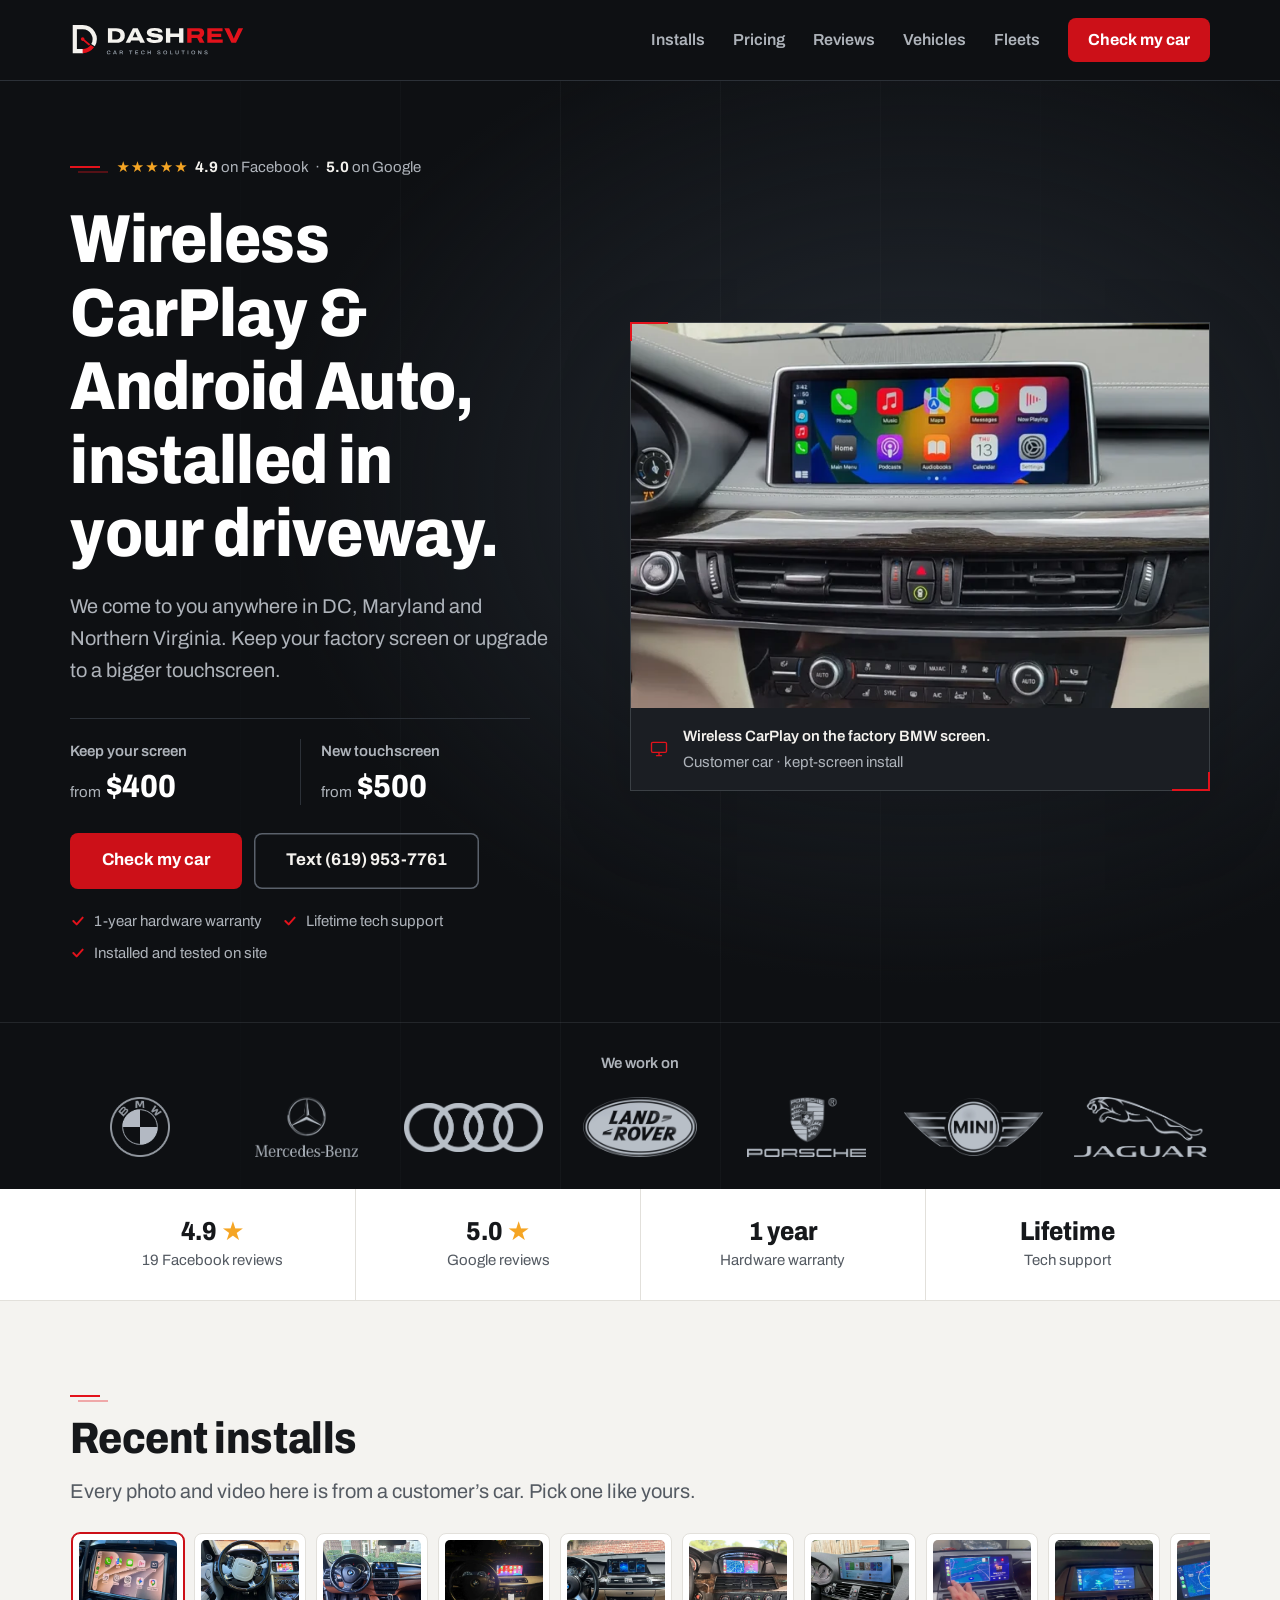
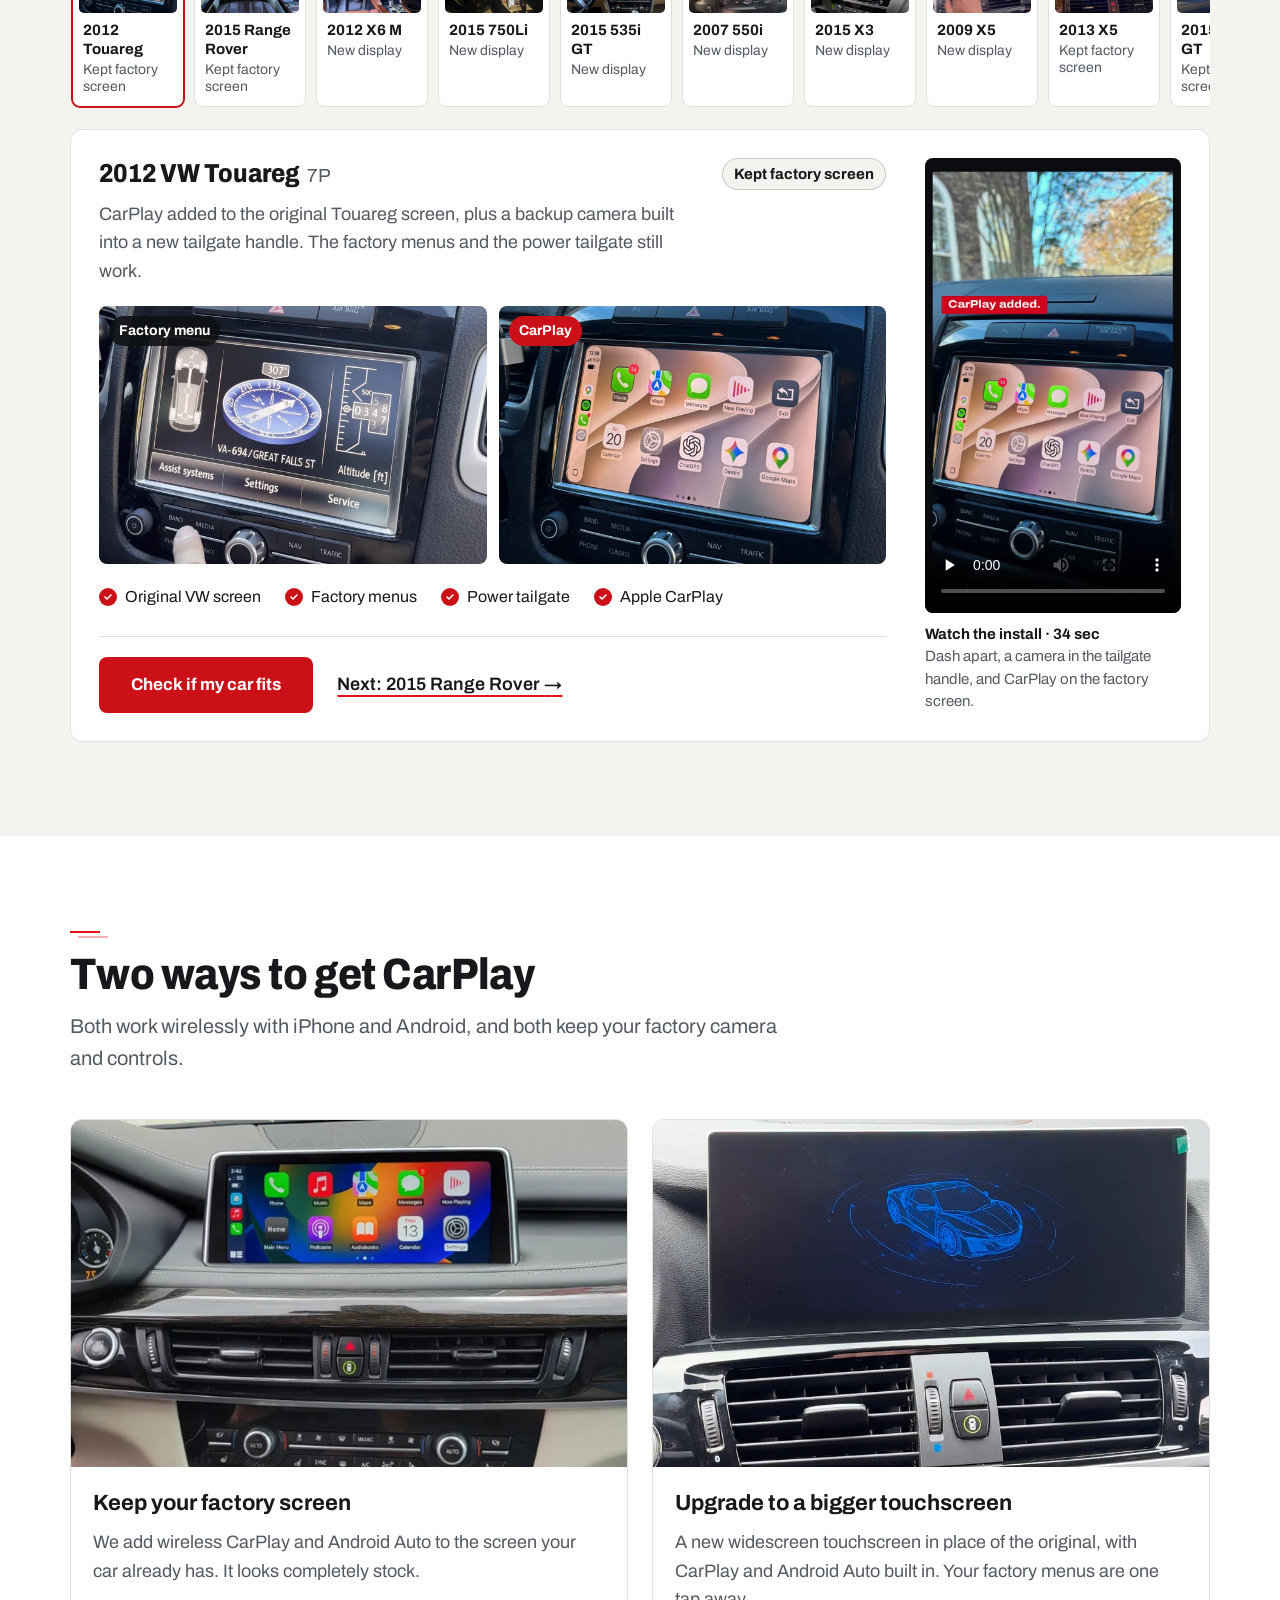
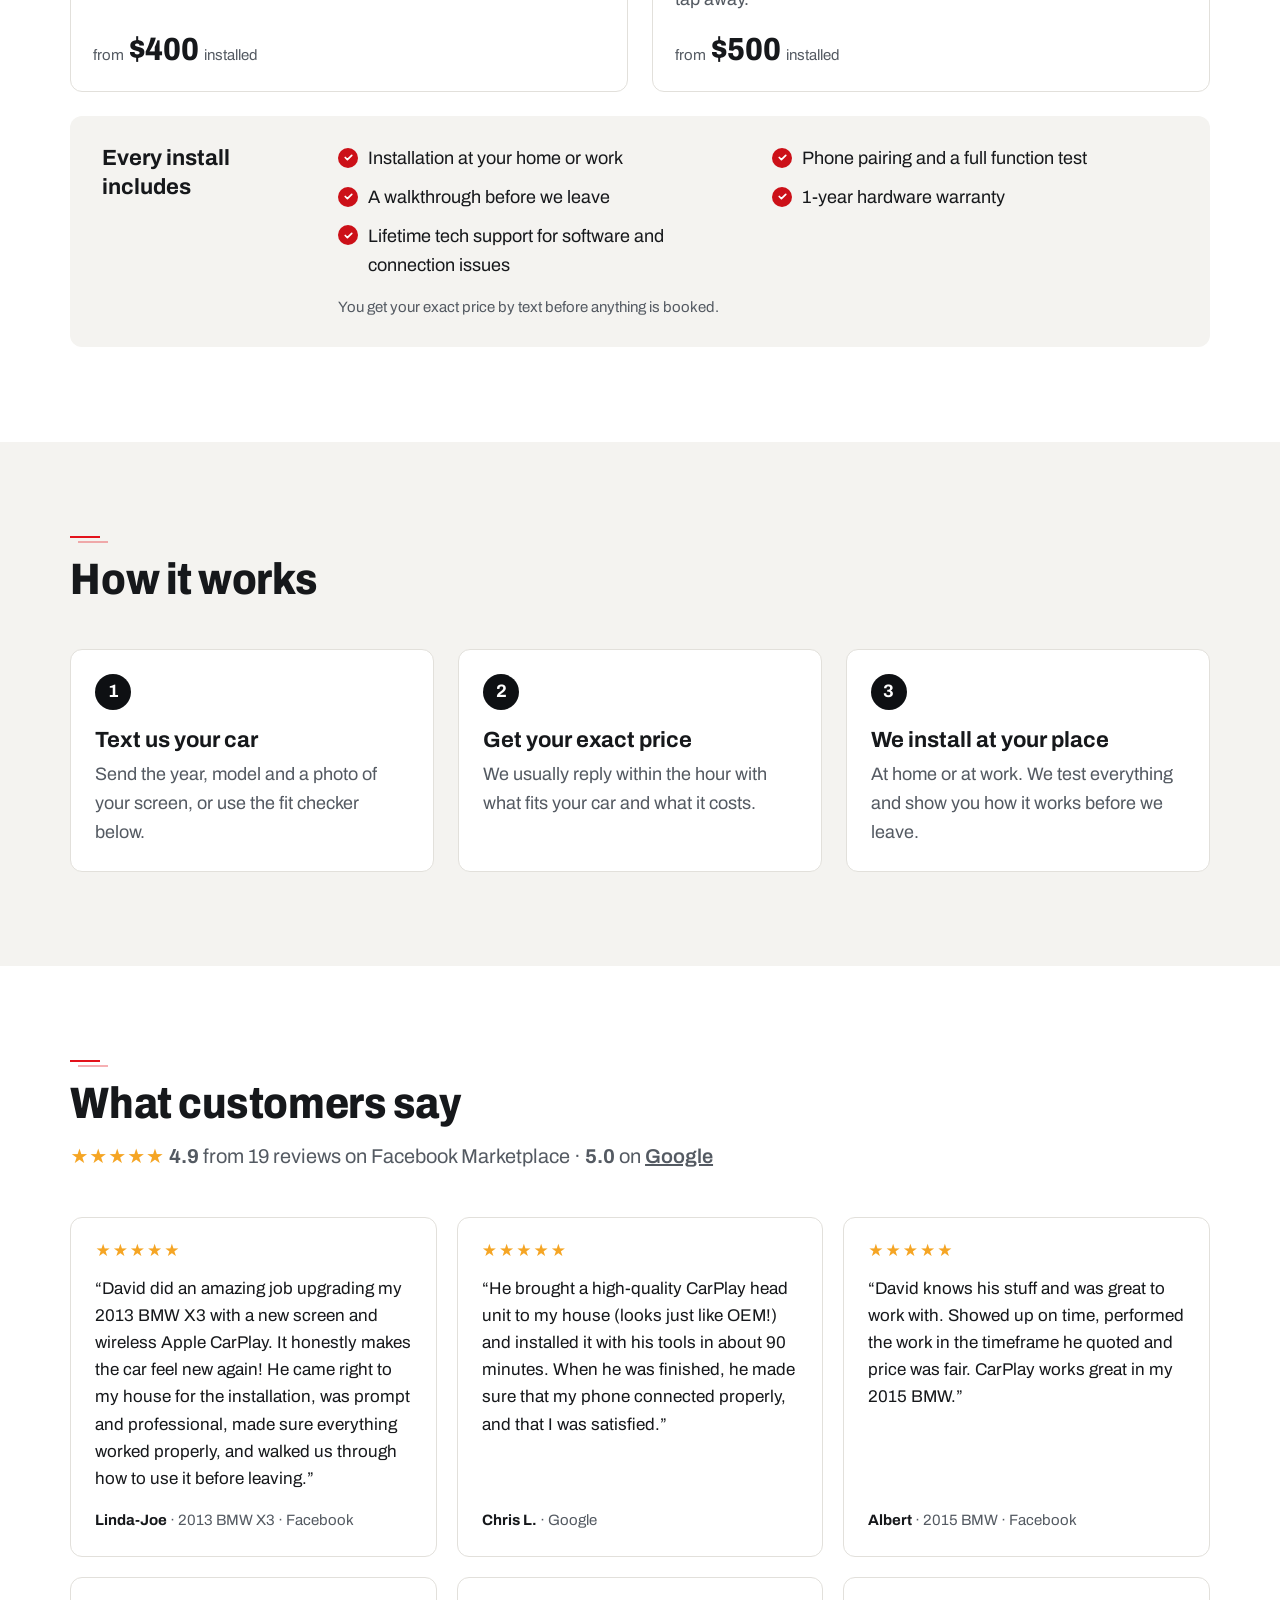
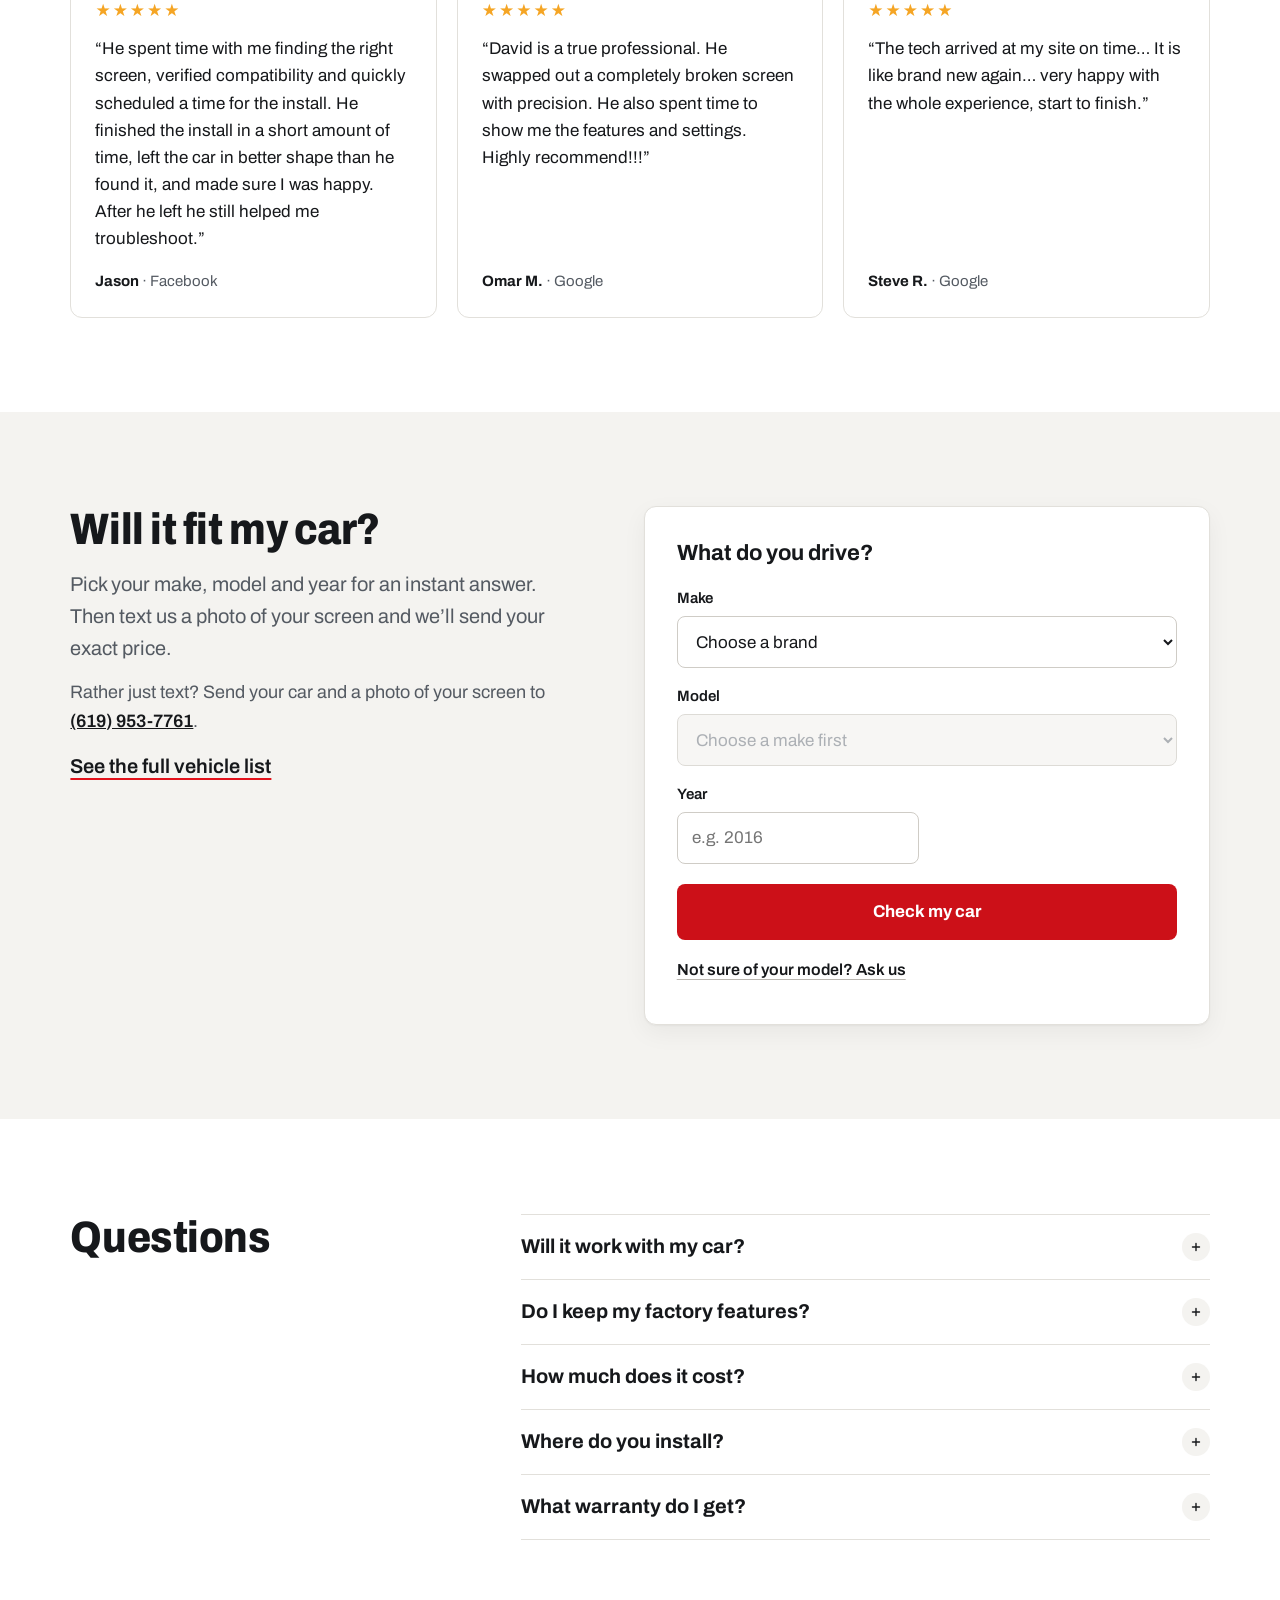
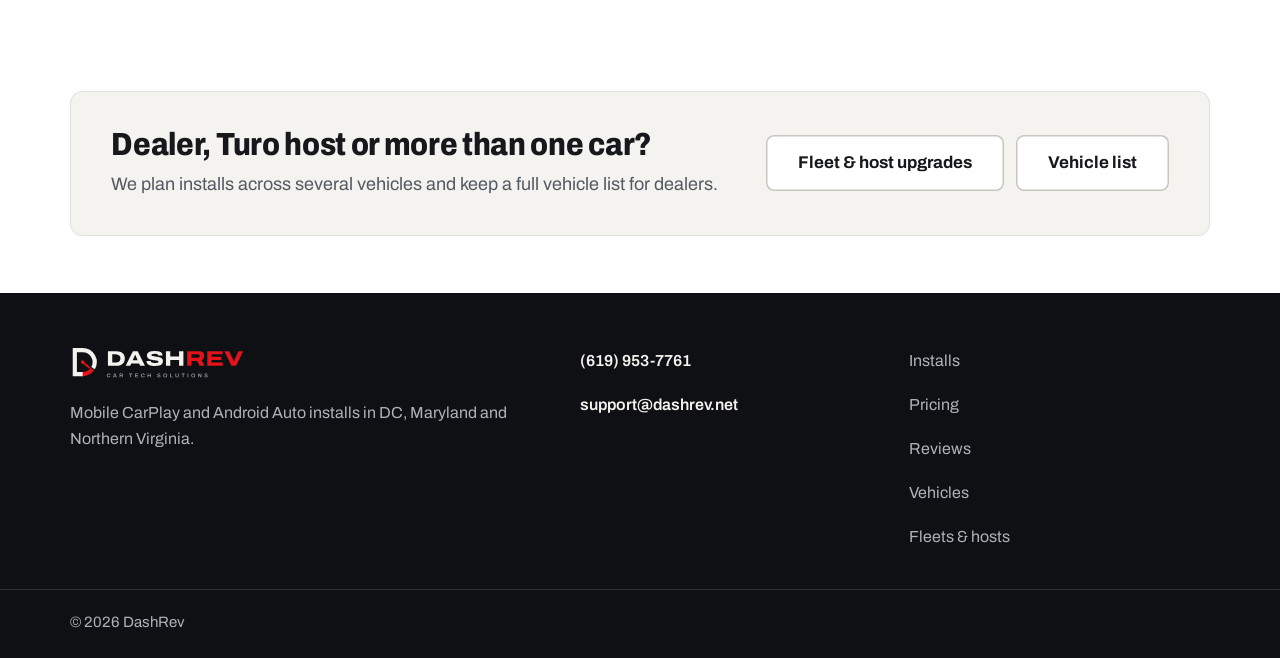
==== commit 91d08fa1: "Add the 2012 VW Touareg install to the gallery New first card on the home and hosts pages: factory m" ====
--- a/index.html
+++ b/index.html
@@ -1,5 +1,5 @@
 <!doctype html>
-<html lang="en"><head><meta charset="utf-8"><meta name="viewport" content="width=device-width,initial-scale=1,viewport-fit=cover"><title>CarPlay Installation in the DC Metro | DashRev</title><meta name="description" content="Mobile Apple CarPlay and Android Auto installation across the DC metro area. Adapter installations from $400. Screen replacements from $500."><meta name="theme-color" content="#0E1013"><link rel="preload" href="brand/fonts/Archivo-SemiCondensed-ExtraBold.woff2" as="font" type="font/woff2" crossorigin><link rel="stylesheet" href="site.css?v=7"><link rel="canonical" href="https://dashrev.net/"><meta property="og:site_name" content="DashRev"><meta property="og:locale" content="en_US"><link rel="icon" href="/favicon.ico" sizes="48x48"><link rel="icon" href="/brand/profile.svg" type="image/svg+xml"><link rel="icon" href="/brand/icon-192.png" type="image/png" sizes="192x192"><link rel="apple-touch-icon" href="/apple-touch-icon.png"><link rel="manifest" href="/site.webmanifest"><meta name="robots" content="max-image-preview:large"><meta property="og:title" content="CarPlay Installation in the DC Metro | DashRev"><meta property="og:description" content="Mobile Apple CarPlay and Android Auto installation across the DC metro area. Adapter installations from $400. Screen replacements from $500."><meta property="og:type" content="website"><meta property="og:url" content="https://dashrev.net/"><meta property="og:image" content="https://dashrev.net/assets/og/dashrev-home.jpg"><meta property="og:image:width" content="1200"><meta property="og:image:height" content="630"><meta property="og:image:alt" content="BMW dashboard showing Apple CarPlay"><meta name="twitter:card" content="summary_large_image"><script src="vehicle-catalog.js?v=dashrev1" defer></script><script src="app.js?v=dashrev2" defer></script><script src="install-gallery.js?v=3" defer></script><script src="brand-hero.js?v=v4" defer></script><script type="application/ld+json">{"@context":"https://schema.org","@graph":[{"@type":"WebSite","@id":"https://dashrev.net/#website","name":"DashRev","alternateName":["Dash Rev","dashrev.net"],"url":"https://dashrev.net/","publisher":{"@id":"https://dashrev.net/#business"}},{"@type":"AutomotiveBusiness","@id":"https://dashrev.net/#business","name":"DashRev","url":"https://dashrev.net/","description":"Mobile Apple CarPlay and Android Auto installation across the DC metro area.","telephone":"+1-619-953-7761","email":"support@dashrev.net","image":"https://dashrev.net/assets/og/dashrev-home.jpg","logo":"https://dashrev.net/brand/icon-512.png","priceRange":"$400+","areaServed":[{"@type":"City","name":"Washington, DC"},{"@type":"State","name":"Maryland"},{"@type":"AdministrativeArea","name":"Northern Virginia"}],"hasOfferCatalog":{"@type":"OfferCatalog","name":"CarPlay installation","itemListElement":[{"@type":"Offer","itemOffered":{"@type":"Service","name":"Adapter installation"},"priceSpecification":{"@type":"PriceSpecification","minPrice":400,"priceCurrency":"USD"}},{"@type":"Offer","itemOffered":{"@type":"Service","name":"Screen replacement"},"priceSpecification":{"@type":"PriceSpecification","minPrice":500,"priceCurrency":"USD"}}]}}]}</script></head>
+<html lang="en"><head><meta charset="utf-8"><meta name="viewport" content="width=device-width,initial-scale=1,viewport-fit=cover"><title>CarPlay Installation in the DC Metro | DashRev</title><meta name="description" content="Mobile Apple CarPlay and Android Auto installation across the DC metro area. Adapter installations from $400. Screen replacements from $500."><meta name="theme-color" content="#0E1013"><link rel="preload" href="brand/fonts/Archivo-SemiCondensed-ExtraBold.woff2" as="font" type="font/woff2" crossorigin><link rel="stylesheet" href="site.css?v=8"><link rel="canonical" href="https://dashrev.net/"><meta property="og:site_name" content="DashRev"><meta property="og:locale" content="en_US"><link rel="icon" href="/favicon.ico" sizes="48x48"><link rel="icon" href="/brand/profile.svg" type="image/svg+xml"><link rel="icon" href="/brand/icon-192.png" type="image/png" sizes="192x192"><link rel="apple-touch-icon" href="/apple-touch-icon.png"><link rel="manifest" href="/site.webmanifest"><meta name="robots" content="max-image-preview:large"><meta property="og:title" content="CarPlay Installation in the DC Metro | DashRev"><meta property="og:description" content="Mobile Apple CarPlay and Android Auto installation across the DC metro area. Adapter installations from $400. Screen replacements from $500."><meta property="og:type" content="website"><meta property="og:url" content="https://dashrev.net/"><meta property="og:image" content="https://dashrev.net/assets/og/dashrev-home.jpg"><meta property="og:image:width" content="1200"><meta property="og:image:height" content="630"><meta property="og:image:alt" content="BMW dashboard showing Apple CarPlay"><meta name="twitter:card" content="summary_large_image"><script src="vehicle-catalog.js?v=dashrev1" defer></script><script src="app.js?v=dashrev2" defer></script><script src="install-gallery.js?v=3" defer></script><script src="brand-hero.js?v=v4" defer></script><script type="application/ld+json">{"@context":"https://schema.org","@graph":[{"@type":"WebSite","@id":"https://dashrev.net/#website","name":"DashRev","alternateName":["Dash Rev","dashrev.net"],"url":"https://dashrev.net/","publisher":{"@id":"https://dashrev.net/#business"}},{"@type":"AutomotiveBusiness","@id":"https://dashrev.net/#business","name":"DashRev","url":"https://dashrev.net/","description":"Mobile Apple CarPlay and Android Auto installation across the DC metro area.","telephone":"+1-619-953-7761","email":"support@dashrev.net","image":"https://dashrev.net/assets/og/dashrev-home.jpg","logo":"https://dashrev.net/brand/icon-512.png","priceRange":"$400+","areaServed":[{"@type":"City","name":"Washington, DC"},{"@type":"State","name":"Maryland"},{"@type":"AdministrativeArea","name":"Northern Virginia"}],"hasOfferCatalog":{"@type":"OfferCatalog","name":"CarPlay installation","itemListElement":[{"@type":"Offer","itemOffered":{"@type":"Service","name":"Adapter installation"},"priceSpecification":{"@type":"PriceSpecification","minPrice":400,"priceCurrency":"USD"}},{"@type":"Offer","itemOffered":{"@type":"Service","name":"Screen replacement"},"priceSpecification":{"@type":"PriceSpecification","minPrice":500,"priceCurrency":"USD"}}]}}]}</script></head>
 <body>
 <a class="skip" href="#main">Skip to content</a>
 <header class="site-header">
@@ -65,7 +65,8 @@
 <div class="wrap">
 <div class="section-head ig-intro"><h2>Recent installs</h2><p>Every photo and video here is from a customer’s car. Pick one like yours.</p></div>
 <div class="ig-picker" role="group" aria-label="Choose an installation">
-  <button type="button" aria-pressed="true" aria-controls="install-range-rover-2015" data-make="Land Rover" data-type="kept"><img src="assets/installations/range-rover-l405-2015-carplay-640.webp" alt="" width="640" height="480" loading="lazy" style="--pos:50% 45%"><span><strong>2015 Range Rover</strong><small>Kept factory screen</small></span></button>
+  <button type="button" aria-pressed="true" aria-controls="install-touareg-2012" data-make="Volkswagen" data-type="kept"><img src="assets/installations/vw-touareg-7p-2012-carplay-640.webp" alt="" width="640" height="427" loading="lazy" style="--pos:50% 45%"><span><strong>2012 Touareg</strong><small>Kept factory screen</small></span></button>
+  <button type="button" aria-pressed="false" aria-controls="install-range-rover-2015" data-make="Land Rover" data-type="kept"><img src="assets/installations/range-rover-l405-2015-carplay-640.webp" alt="" width="640" height="480" loading="lazy" style="--pos:50% 45%"><span><strong>2015 Range Rover</strong><small>Kept factory screen</small></span></button>
   <button type="button" aria-pressed="false" aria-controls="install-x6m-2012" data-make="BMW" data-type="new"><img src="assets/installations/bmw-x6m-e71-2012-after-640.webp" alt="" width="640" height="480" loading="lazy" style="--pos:60% 40%"><span><strong>2012 X6 M</strong><small>New display</small></span></button>
   <button type="button" aria-pressed="false" aria-controls="install-750li-2015" data-make="BMW" data-type="new"><img src="assets/installations/bmw-750li-f02-2015-after-640.webp" alt="" width="640" height="480" loading="lazy" style="--pos:66% 45%"><span><strong>2015 750Li</strong><small>New display</small></span></button>
   <button type="button" aria-pressed="false" aria-controls="install-535i-gt-2015" data-make="BMW" data-type="new"><img src="assets/installations/bmw-535i-gt-f07-2015-after-640.webp?v=2" alt="" width="640" height="427" loading="lazy" style="--pos:64% 30%"><span><strong>2015 535i GT</strong><small>New display</small></span></button>
@@ -75,6 +76,21 @@
   <button type="button" aria-pressed="false" aria-controls="install-x5-2013" data-make="BMW" data-type="kept"><img src="assets/installations/bmw-x5-e70-2013-carplay-640.webp" alt="" width="640" height="427" loading="lazy" style="--pos:50% 45%"><span><strong>2013 X5</strong><small>Kept factory screen</small></span></button>
   <button type="button" aria-pressed="false" aria-controls="install-328i-2015" data-make="BMW" data-type="kept"><img src="assets/installations/bmw-328i-gt-f34-2015-carplay-640.webp" alt="" width="640" height="427" loading="lazy" style="--pos:50% 45%"><span><strong>2015 328i GT</strong><small>Kept factory screen</small></span></button>
 </div>
+
+<article class="ig-card kept-screen" id="install-touareg-2012" aria-labelledby="ig-title-7p" data-name="2012 VW Touareg">
+  <div class="ig-main">
+    <header class="ig-head"><h3 id="ig-title-7p">2012 VW Touareg <span>7P</span></h3><p class="ig-option kept">Kept factory screen</p></header>
+    <p class="ig-desc">CarPlay added to the original Touareg screen, plus a backup camera built into a new tailgate handle. The factory menus and the power tailgate still work.</p>
+    <div class="ig-compare" data-show="before">
+      <div class="ig-toggle" role="group" aria-label="Show the factory menu or CarPlay"><button type="button" data-ig-show="before" aria-pressed="true">Factory menu</button><button type="button" data-ig-show="after" aria-pressed="false">CarPlay</button></div>
+      <figure class="ig-shot" data-ig-shot="before"><img src="assets/installations/vw-touareg-7p-2012-factory-menu-1280.webp" srcset="assets/installations/vw-touareg-7p-2012-factory-menu-640.webp 640w, assets/installations/vw-touareg-7p-2012-factory-menu-1280.webp 1280w" sizes="(max-width: 760px) calc(100vw - 40px), 460px" width="1280" height="853" loading="lazy" decoding="async" alt="The original screen in the 2012 VW Touareg, showing the factory compass and altitude menu"><figcaption>Factory menu</figcaption></figure>
+      <figure class="ig-shot" data-ig-shot="after"><img src="assets/installations/vw-touareg-7p-2012-carplay-1280.webp" srcset="assets/installations/vw-touareg-7p-2012-carplay-640.webp 640w, assets/installations/vw-touareg-7p-2012-carplay-1280.webp 1280w" sizes="(max-width: 760px) calc(100vw - 40px), 460px" width="1280" height="853" loading="lazy" decoding="async" alt="The same original screen in the 2012 VW Touareg, now showing Apple CarPlay"><figcaption>CarPlay</figcaption></figure>
+    </div>
+    <ul class="ig-keep" aria-label="What you keep"><li>Original VW screen</li><li>Factory menus</li><li>Power tailgate</li><li>Apple CarPlay</li></ul>
+    <div class="ig-actions"><a class="btn" href="#owner-check" data-form-jump>Check if my car fits</a><button type="button" class="ig-next" data-ig-next>Next install <span aria-hidden="true">→</span></button></div>
+  </div>
+  <figure class="ig-video"><video controls playsinline preload="none" width="720" height="1280" poster="assets/installations/vw-touareg-7p-2012-install-poster-720.webp" aria-label="34-second video of the 2012 VW Touareg install: the dash taken apart, the camera handle fitted to the tailgate, then CarPlay and the backup camera on the factory screen"><source src="assets/installations/vw-touareg-7p-2012-install.mp4" type="video/mp4"></video><figcaption><b>Watch the install · 34 sec</b>Dash apart, a camera in the tailgate handle, and CarPlay on the factory screen.</figcaption></figure>
+</article>
 
 <article class="ig-card kept-screen" id="install-range-rover-2015" aria-labelledby="ig-title-l405" data-name="2015 Range Rover">
   <div class="ig-main">
--- a/site.css
+++ b/site.css
@@ -278,7 +278,7 @@
 .ig-intro{margin-bottom:24px}
 /* Nine installs don't need filters; the picker shows every car. ?make= / ?type= links still work. */
 .ig-filters{display:none}
-.ig-picker{display:grid;grid-template-columns:repeat(9,minmax(0,1fr));gap:10px;margin-bottom:20px;scroll-margin-top:calc(var(--header-h) + 16px)}
+.ig-picker{display:grid;grid-auto-flow:column;grid-auto-columns:minmax(112px,1fr);gap:10px;margin-bottom:20px;padding:2px;overflow-x:auto;scrollbar-width:thin;scroll-margin-top:calc(var(--header-h) + 16px)}
 .ig-picker button{display:flex;flex-direction:column;gap:8px;min-width:0;padding:6px 6px 10px;border:1.5px solid var(--line);border-radius:var(--radius-sm);background:#fff;color:var(--text);text-align:left;cursor:pointer}
 .ig-picker button:hover{border-color:#BDB9B2}
 .ig-picker button[aria-pressed=true]{border-color:var(--red-btn);box-shadow:0 0 0 1px var(--red-btn)}
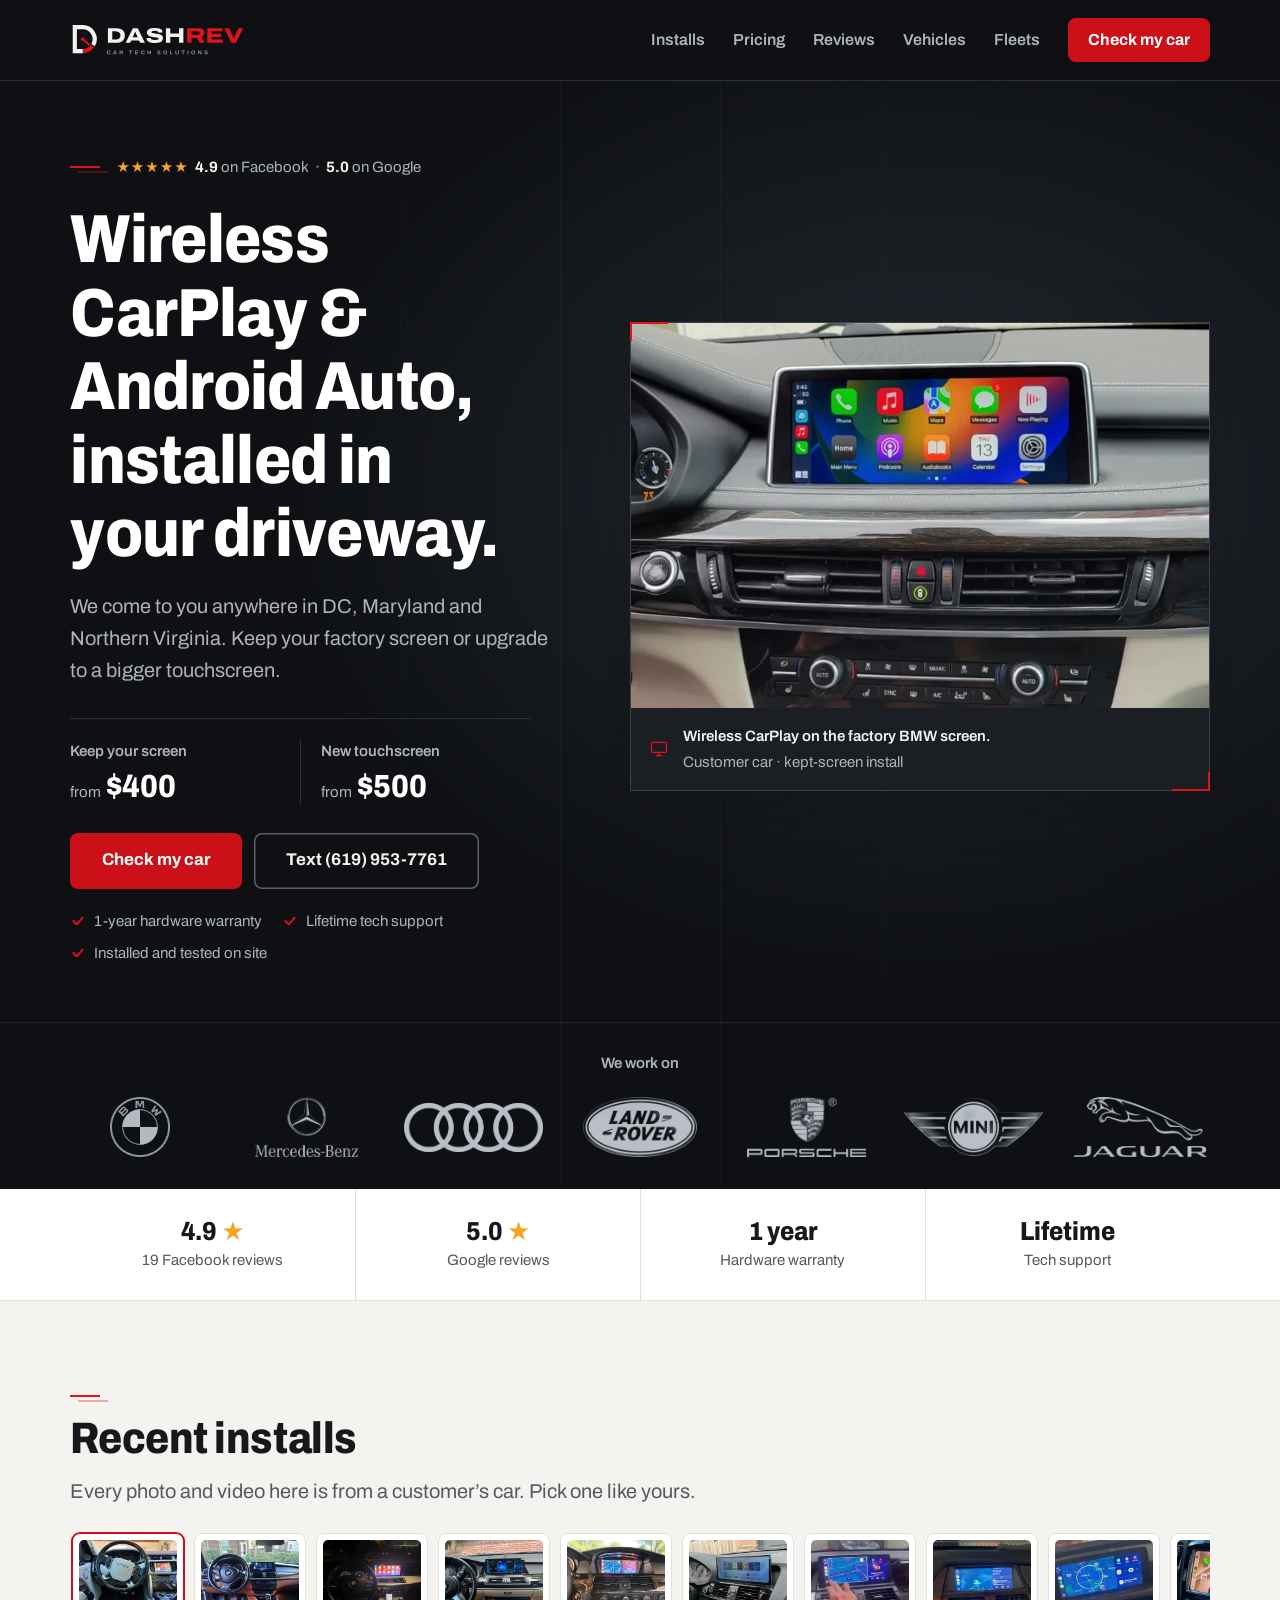
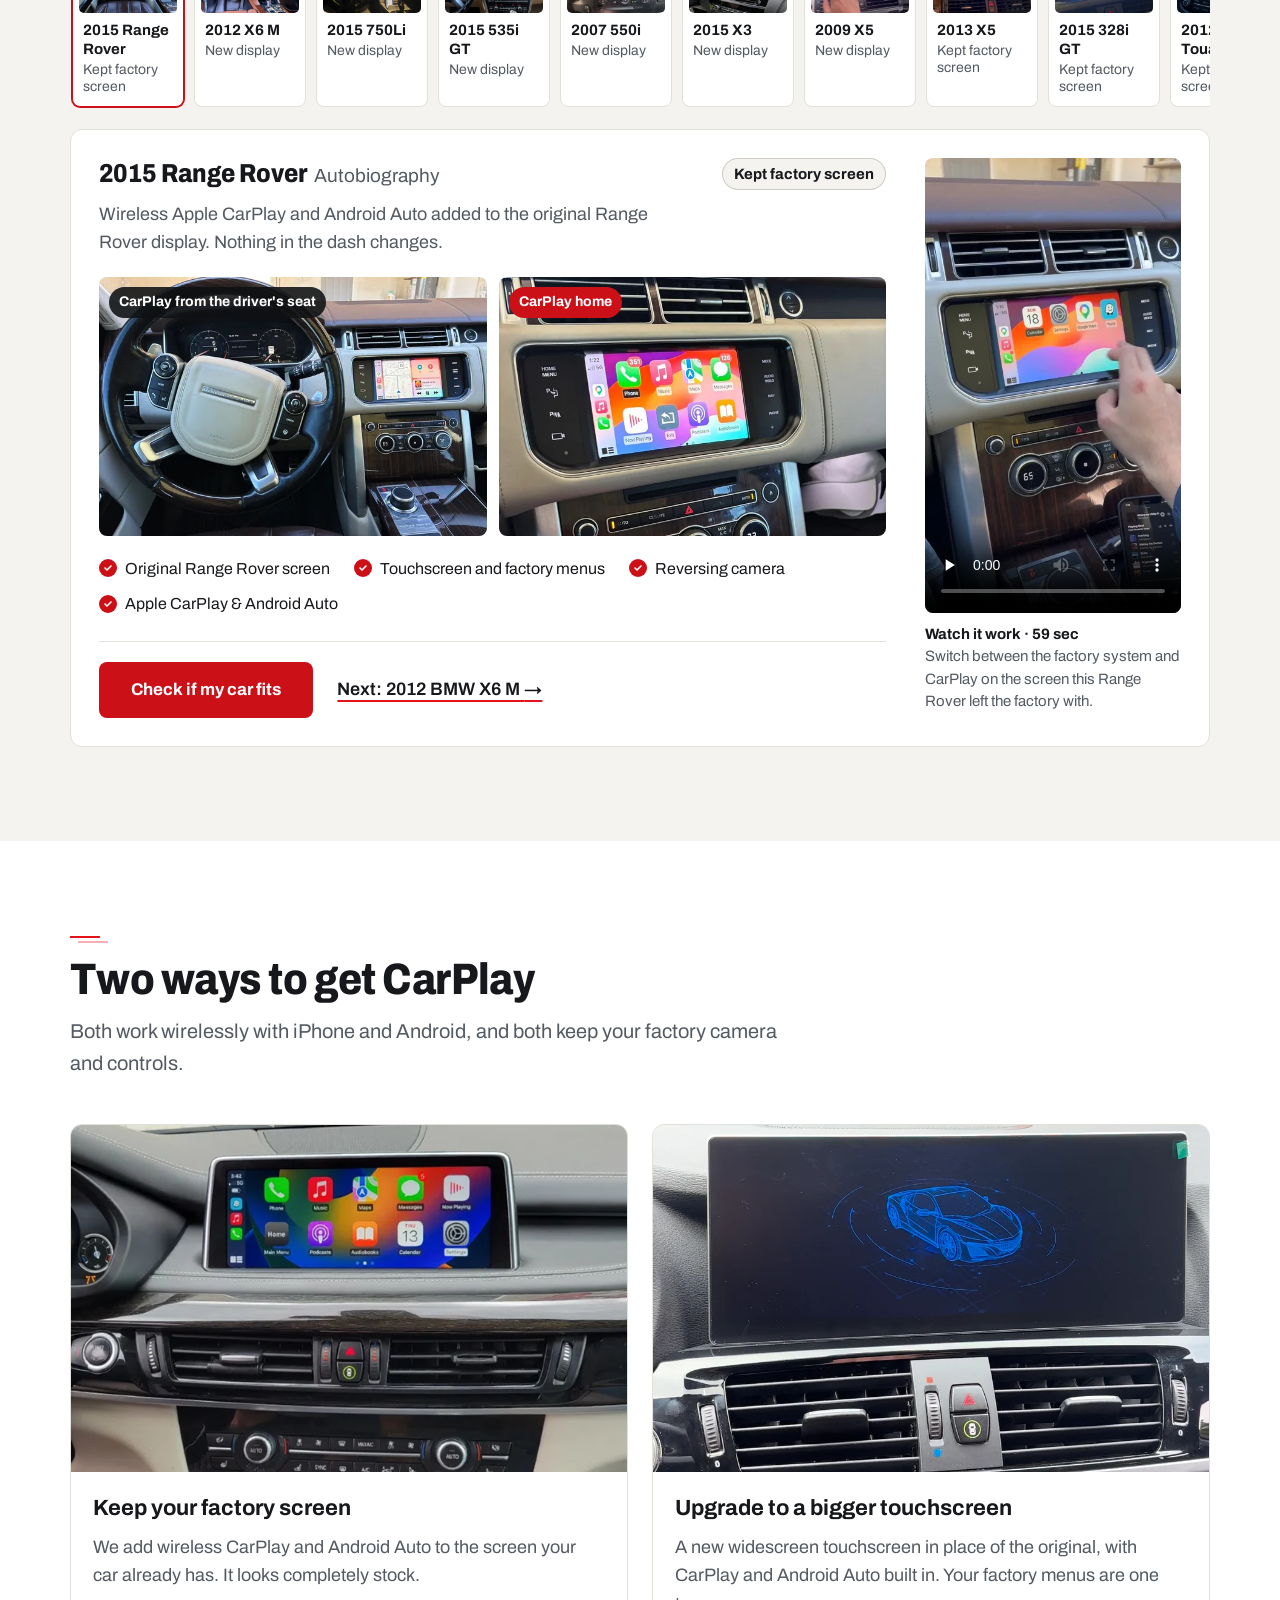
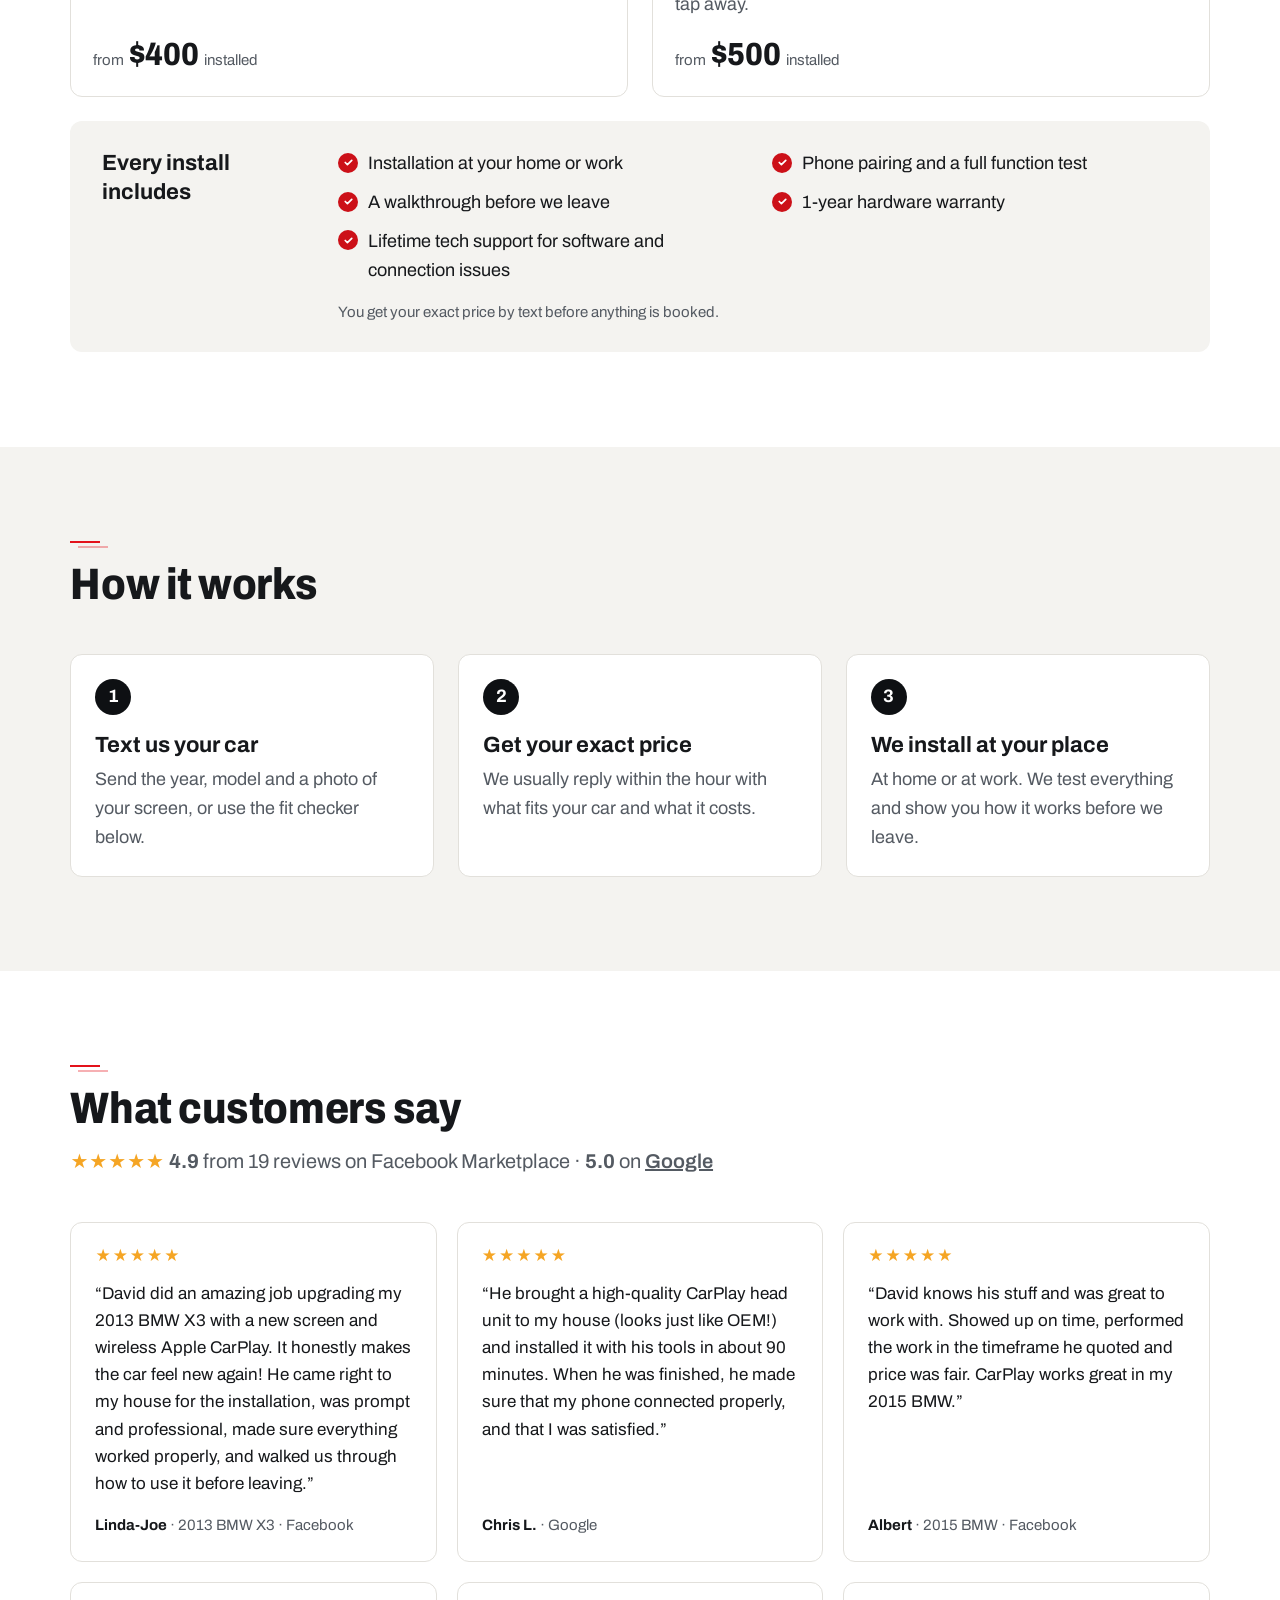
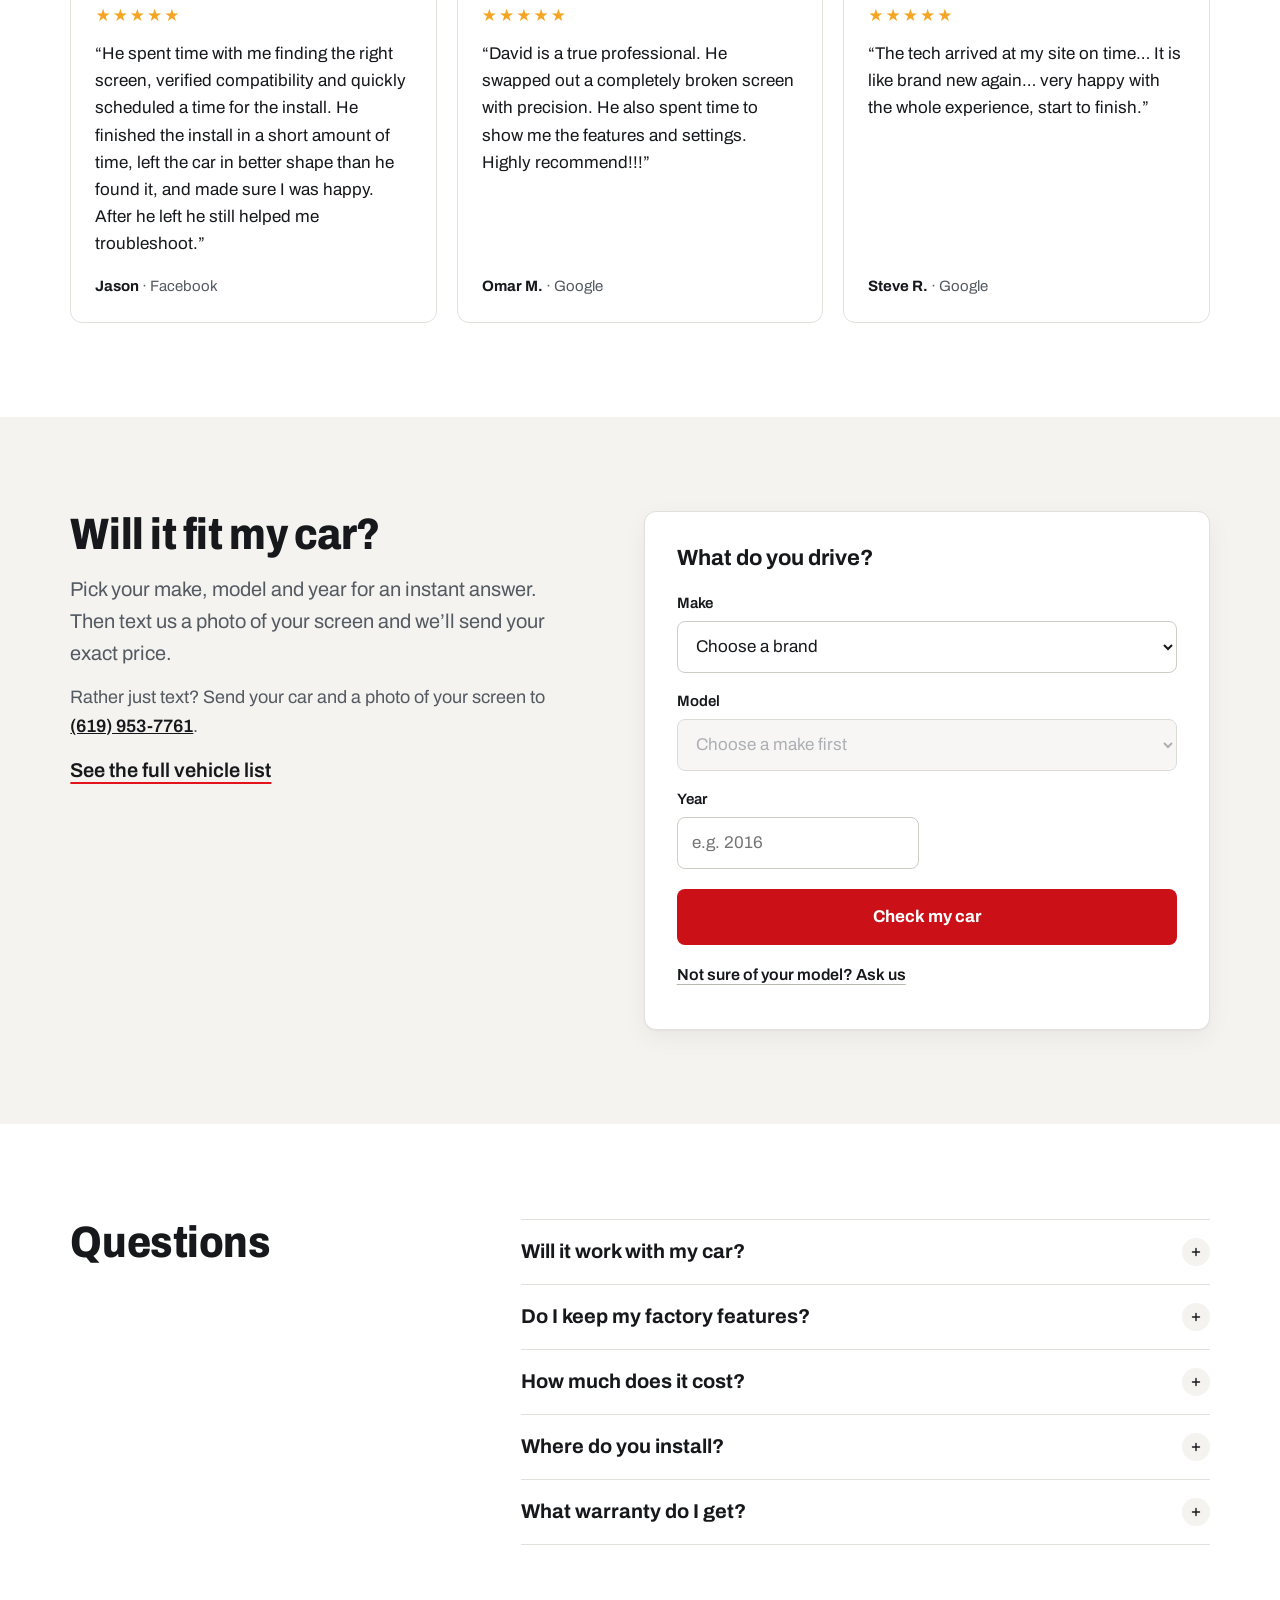
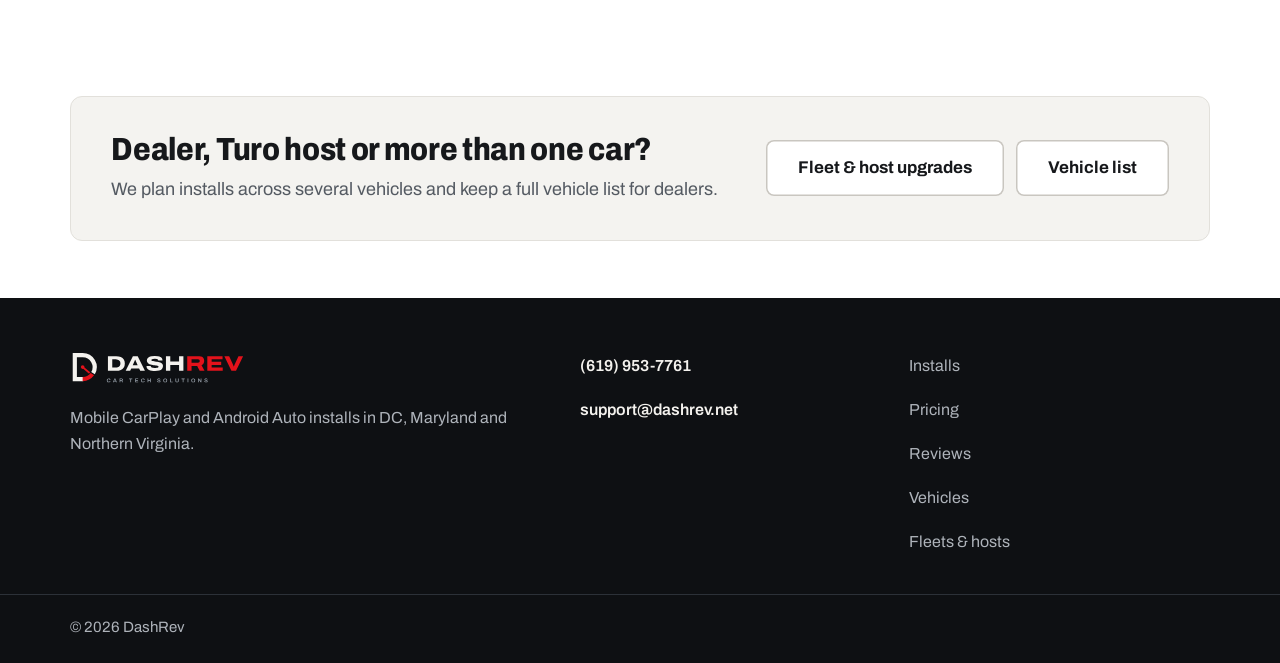
==== commit 19fa25ba: "Move the Touareg after the BMWs; show CarPlay and the backup camera Range Rover leads the gallery ag" ====
--- a/index.html
+++ b/index.html
@@ -65,8 +65,7 @@
 <div class="wrap">
 <div class="section-head ig-intro"><h2>Recent installs</h2><p>Every photo and video here is from a customer’s car. Pick one like yours.</p></div>
 <div class="ig-picker" role="group" aria-label="Choose an installation">
-  <button type="button" aria-pressed="true" aria-controls="install-touareg-2012" data-make="Volkswagen" data-type="kept"><img src="assets/installations/vw-touareg-7p-2012-carplay-640.webp" alt="" width="640" height="427" loading="lazy" style="--pos:50% 45%"><span><strong>2012 Touareg</strong><small>Kept factory screen</small></span></button>
-  <button type="button" aria-pressed="false" aria-controls="install-range-rover-2015" data-make="Land Rover" data-type="kept"><img src="assets/installations/range-rover-l405-2015-carplay-640.webp" alt="" width="640" height="480" loading="lazy" style="--pos:50% 45%"><span><strong>2015 Range Rover</strong><small>Kept factory screen</small></span></button>
+  <button type="button" aria-pressed="true" aria-controls="install-range-rover-2015" data-make="Land Rover" data-type="kept"><img src="assets/installations/range-rover-l405-2015-carplay-640.webp" alt="" width="640" height="480" loading="lazy" style="--pos:50% 45%"><span><strong>2015 Range Rover</strong><small>Kept factory screen</small></span></button>
   <button type="button" aria-pressed="false" aria-controls="install-x6m-2012" data-make="BMW" data-type="new"><img src="assets/installations/bmw-x6m-e71-2012-after-640.webp" alt="" width="640" height="480" loading="lazy" style="--pos:60% 40%"><span><strong>2012 X6 M</strong><small>New display</small></span></button>
   <button type="button" aria-pressed="false" aria-controls="install-750li-2015" data-make="BMW" data-type="new"><img src="assets/installations/bmw-750li-f02-2015-after-640.webp" alt="" width="640" height="480" loading="lazy" style="--pos:66% 45%"><span><strong>2015 750Li</strong><small>New display</small></span></button>
   <button type="button" aria-pressed="false" aria-controls="install-535i-gt-2015" data-make="BMW" data-type="new"><img src="assets/installations/bmw-535i-gt-f07-2015-after-640.webp?v=2" alt="" width="640" height="427" loading="lazy" style="--pos:64% 30%"><span><strong>2015 535i GT</strong><small>New display</small></span></button>
@@ -75,22 +74,8 @@
   <button type="button" aria-pressed="false" aria-controls="screen-upgrade" data-make="BMW" data-type="new"><img src="assets/bmw-x5-e70-2009-after.jpg" alt="" width="1080" height="1920" loading="lazy" style="--pos:50% 39%"><span><strong>2009 X5</strong><small>New display</small></span></button>
   <button type="button" aria-pressed="false" aria-controls="install-x5-2013" data-make="BMW" data-type="kept"><img src="assets/installations/bmw-x5-e70-2013-carplay-640.webp" alt="" width="640" height="427" loading="lazy" style="--pos:50% 45%"><span><strong>2013 X5</strong><small>Kept factory screen</small></span></button>
   <button type="button" aria-pressed="false" aria-controls="install-328i-2015" data-make="BMW" data-type="kept"><img src="assets/installations/bmw-328i-gt-f34-2015-carplay-640.webp" alt="" width="640" height="427" loading="lazy" style="--pos:50% 45%"><span><strong>2015 328i GT</strong><small>Kept factory screen</small></span></button>
+  <button type="button" aria-pressed="false" aria-controls="install-touareg-2012" data-make="Volkswagen" data-type="kept"><img src="assets/installations/vw-touareg-7p-2012-carplay-640.webp" alt="" width="640" height="427" loading="lazy" style="--pos:50% 45%"><span><strong>2012 Touareg</strong><small>Kept factory screen</small></span></button>
 </div>
-
-<article class="ig-card kept-screen" id="install-touareg-2012" aria-labelledby="ig-title-7p" data-name="2012 VW Touareg">
-  <div class="ig-main">
-    <header class="ig-head"><h3 id="ig-title-7p">2012 VW Touareg <span>7P</span></h3><p class="ig-option kept">Kept factory screen</p></header>
-    <p class="ig-desc">CarPlay added to the original Touareg screen, plus a backup camera built into a new tailgate handle. The factory menus and the power tailgate still work.</p>
-    <div class="ig-compare" data-show="before">
-      <div class="ig-toggle" role="group" aria-label="Show the factory menu or CarPlay"><button type="button" data-ig-show="before" aria-pressed="true">Factory menu</button><button type="button" data-ig-show="after" aria-pressed="false">CarPlay</button></div>
-      <figure class="ig-shot" data-ig-shot="before"><img src="assets/installations/vw-touareg-7p-2012-factory-menu-1280.webp" srcset="assets/installations/vw-touareg-7p-2012-factory-menu-640.webp 640w, assets/installations/vw-touareg-7p-2012-factory-menu-1280.webp 1280w" sizes="(max-width: 760px) calc(100vw - 40px), 460px" width="1280" height="853" loading="lazy" decoding="async" alt="The original screen in the 2012 VW Touareg, showing the factory compass and altitude menu"><figcaption>Factory menu</figcaption></figure>
-      <figure class="ig-shot" data-ig-shot="after"><img src="assets/installations/vw-touareg-7p-2012-carplay-1280.webp" srcset="assets/installations/vw-touareg-7p-2012-carplay-640.webp 640w, assets/installations/vw-touareg-7p-2012-carplay-1280.webp 1280w" sizes="(max-width: 760px) calc(100vw - 40px), 460px" width="1280" height="853" loading="lazy" decoding="async" alt="The same original screen in the 2012 VW Touareg, now showing Apple CarPlay"><figcaption>CarPlay</figcaption></figure>
-    </div>
-    <ul class="ig-keep" aria-label="What you keep"><li>Original VW screen</li><li>Factory menus</li><li>Power tailgate</li><li>Apple CarPlay</li></ul>
-    <div class="ig-actions"><a class="btn" href="#owner-check" data-form-jump>Check if my car fits</a><button type="button" class="ig-next" data-ig-next>Next install <span aria-hidden="true">→</span></button></div>
-  </div>
-  <figure class="ig-video"><video controls playsinline preload="none" width="720" height="1280" poster="assets/installations/vw-touareg-7p-2012-install-poster-720.webp" aria-label="34-second video of the 2012 VW Touareg install: the dash taken apart, the camera handle fitted to the tailgate, then CarPlay and the backup camera on the factory screen"><source src="assets/installations/vw-touareg-7p-2012-install.mp4" type="video/mp4"></video><figcaption><b>Watch the install · 34 sec</b>Dash apart, a camera in the tailgate handle, and CarPlay on the factory screen.</figcaption></figure>
-</article>
 
 <article class="ig-card kept-screen" id="install-range-rover-2015" aria-labelledby="ig-title-l405" data-name="2015 Range Rover">
   <div class="ig-main">
@@ -224,6 +209,21 @@
     <div class="ig-actions"><a class="btn" href="#owner-check" data-form-jump>Check if my car fits</a><button type="button" class="ig-next" data-ig-next>Back to first install <span aria-hidden="true">↺</span></button></div>
   </div>
   <figure class="ig-video"><video controls playsinline preload="none" width="720" height="1280" poster="assets/bmw-328i-gt-f34-2015.jpg" aria-label="5-second video of CarPlay on the 328i GT's original screen"><source src="assets/bmw-328i-gt-f34-2015.mp4" type="video/mp4"></video><figcaption><b>Watch it work · 5 sec</b>CarPlay maps on the original BMW screen.</figcaption></figure>
+</article>
+
+<article class="ig-card kept-screen" id="install-touareg-2012" aria-labelledby="ig-title-7p" data-name="2012 VW Touareg">
+  <div class="ig-main">
+    <header class="ig-head"><h3 id="ig-title-7p">2012 VW Touareg <span>7P</span></h3><p class="ig-option kept">Kept factory screen</p></header>
+    <p class="ig-desc">CarPlay added to the original Touareg screen, plus a backup camera built into a new tailgate handle. The factory menus and the power tailgate still work.</p>
+    <div class="ig-compare" data-show="before">
+      <div class="ig-toggle" role="group" aria-label="Show CarPlay or the backup camera"><button type="button" data-ig-show="before" aria-pressed="true">CarPlay</button><button type="button" data-ig-show="after" aria-pressed="false">Backup camera</button></div>
+      <figure class="ig-shot" data-ig-shot="before"><img src="assets/installations/vw-touareg-7p-2012-carplay-1280.webp" srcset="assets/installations/vw-touareg-7p-2012-carplay-640.webp 640w, assets/installations/vw-touareg-7p-2012-carplay-1280.webp 1280w" sizes="(max-width: 760px) calc(100vw - 40px), 460px" width="1280" height="853" loading="lazy" decoding="async" alt="The original screen in the 2012 VW Touareg, now showing Apple CarPlay"><figcaption>CarPlay</figcaption></figure>
+      <figure class="ig-shot" data-ig-shot="after"><img src="assets/installations/vw-touareg-7p-2012-backup-camera-1280.webp" srcset="assets/installations/vw-touareg-7p-2012-backup-camera-640.webp 640w, assets/installations/vw-touareg-7p-2012-backup-camera-1280.webp 1280w" sizes="(max-width: 760px) calc(100vw - 40px), 460px" width="1280" height="853" loading="lazy" decoding="async" alt="The new backup camera on the original screen in the 2012 VW Touareg, with parking guide lines"><figcaption>Backup camera</figcaption></figure>
+    </div>
+    <ul class="ig-keep" aria-label="What you keep"><li>Original VW screen</li><li>Factory menus</li><li>Power tailgate</li><li>Apple CarPlay</li></ul>
+    <div class="ig-actions"><a class="btn" href="#owner-check" data-form-jump>Check if my car fits</a><button type="button" class="ig-next" data-ig-next>Next install <span aria-hidden="true">→</span></button></div>
+  </div>
+  <figure class="ig-video"><video controls playsinline preload="none" width="720" height="1280" poster="assets/installations/vw-touareg-7p-2012-install-poster-720.webp" aria-label="34-second video of the 2012 VW Touareg install: the dash taken apart, the camera handle fitted to the tailgate, then CarPlay and the backup camera on the factory screen"><source src="assets/installations/vw-touareg-7p-2012-install.mp4" type="video/mp4"></video><figcaption><b>Watch the install · 34 sec</b>Dash apart, a camera in the tailgate handle, and CarPlay on the factory screen.</figcaption></figure>
 </article>
 </div></section>
 
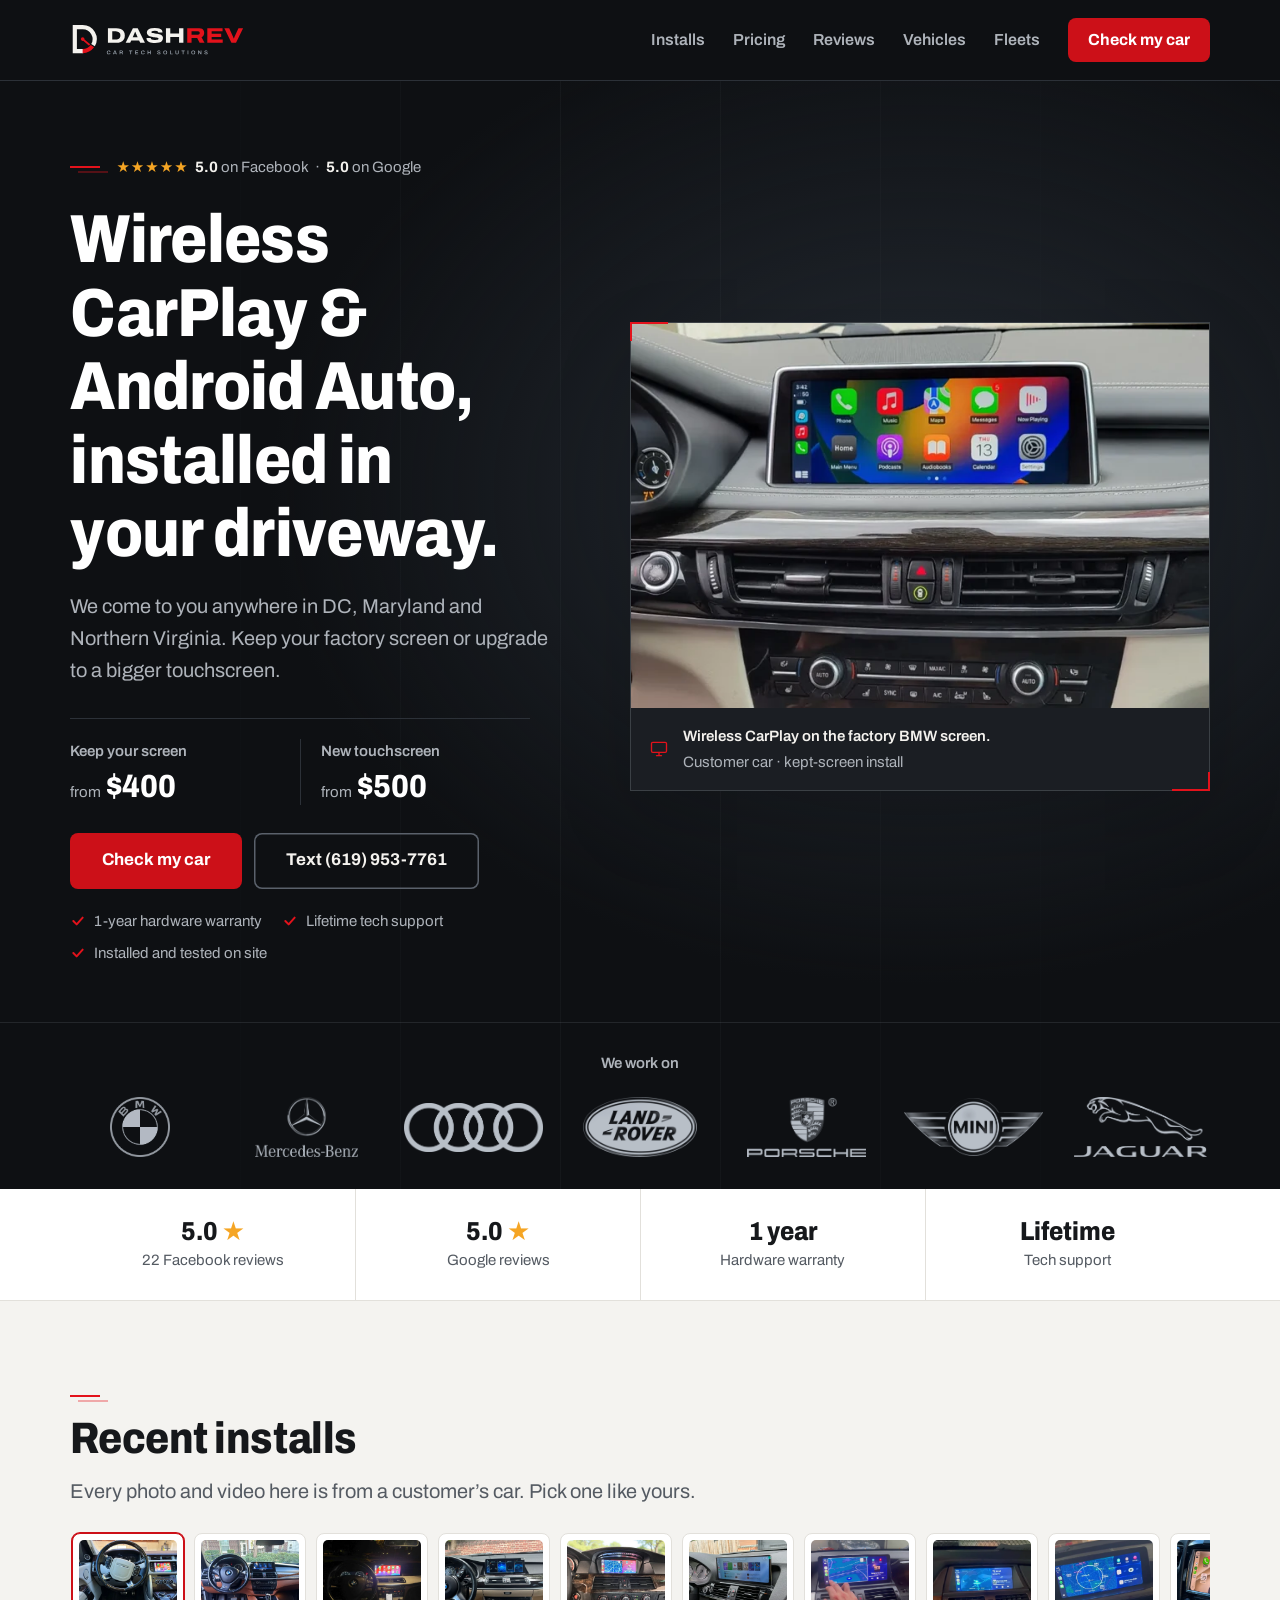
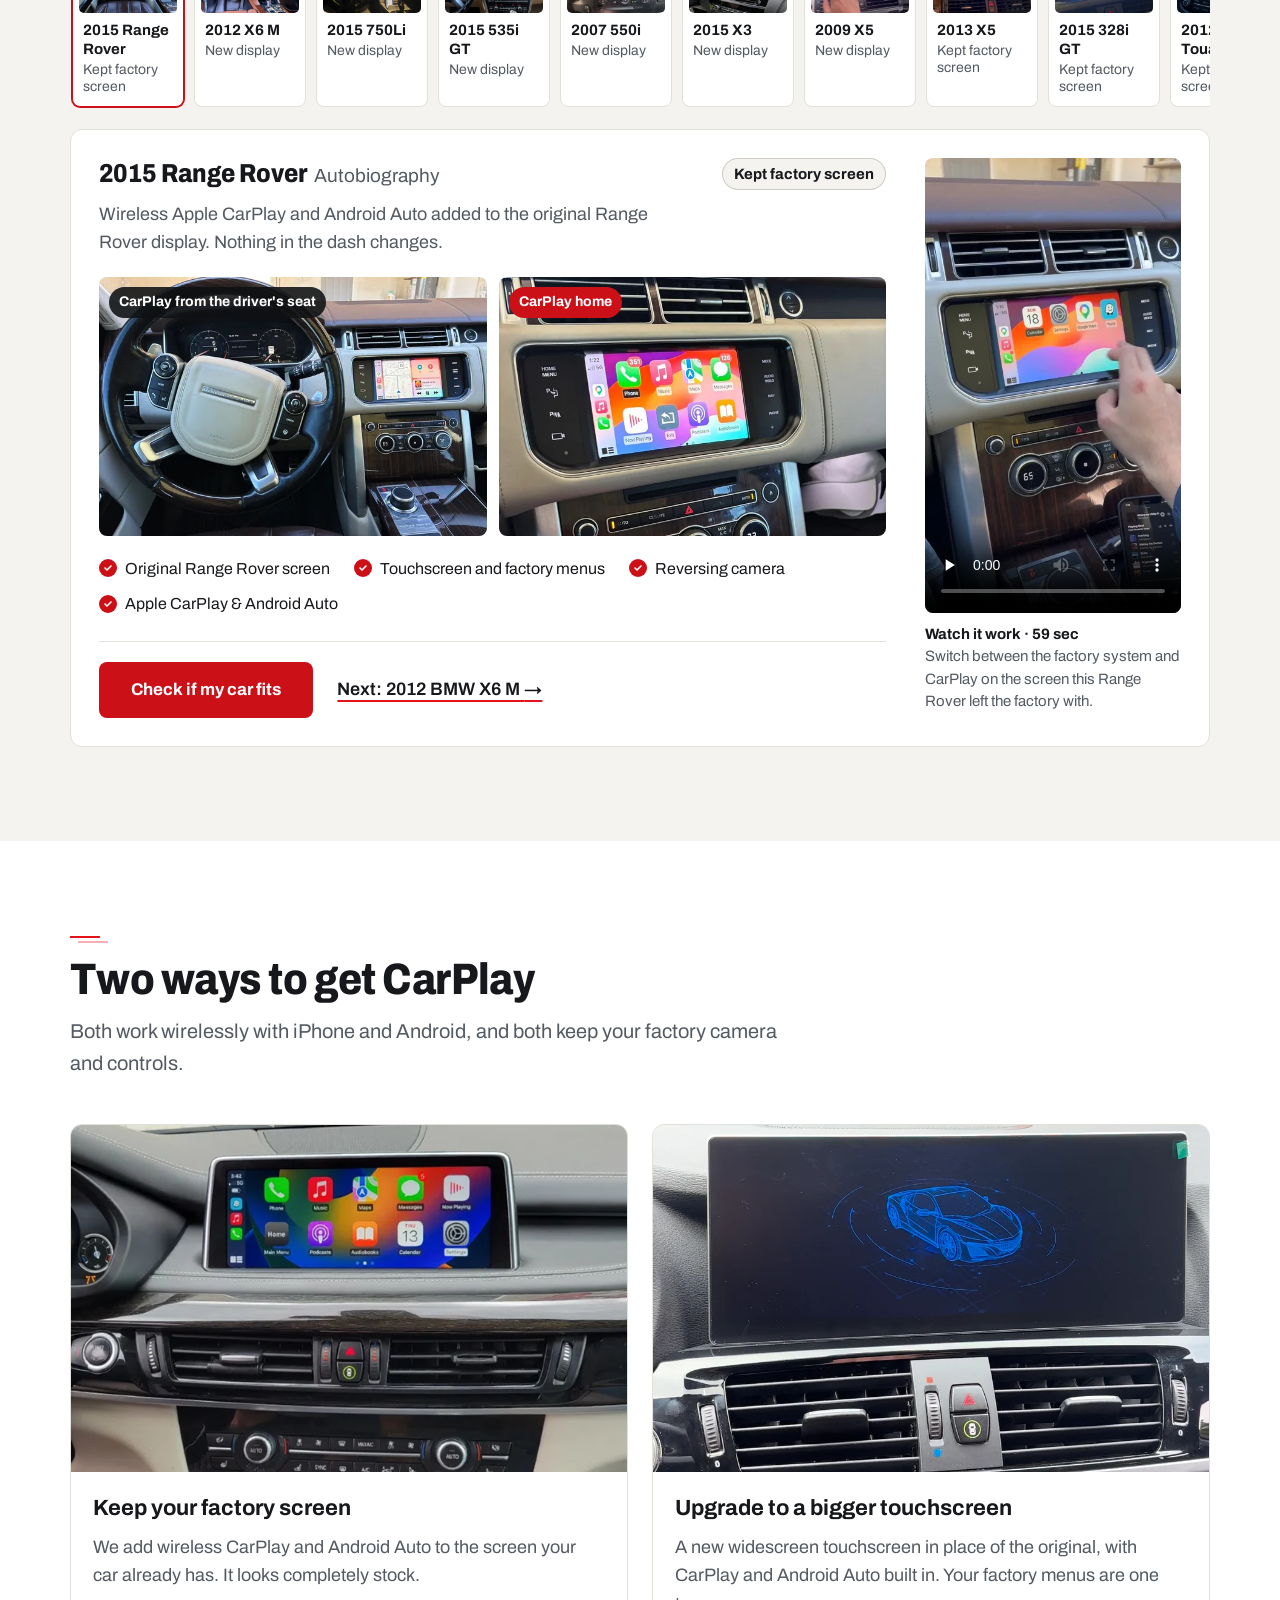
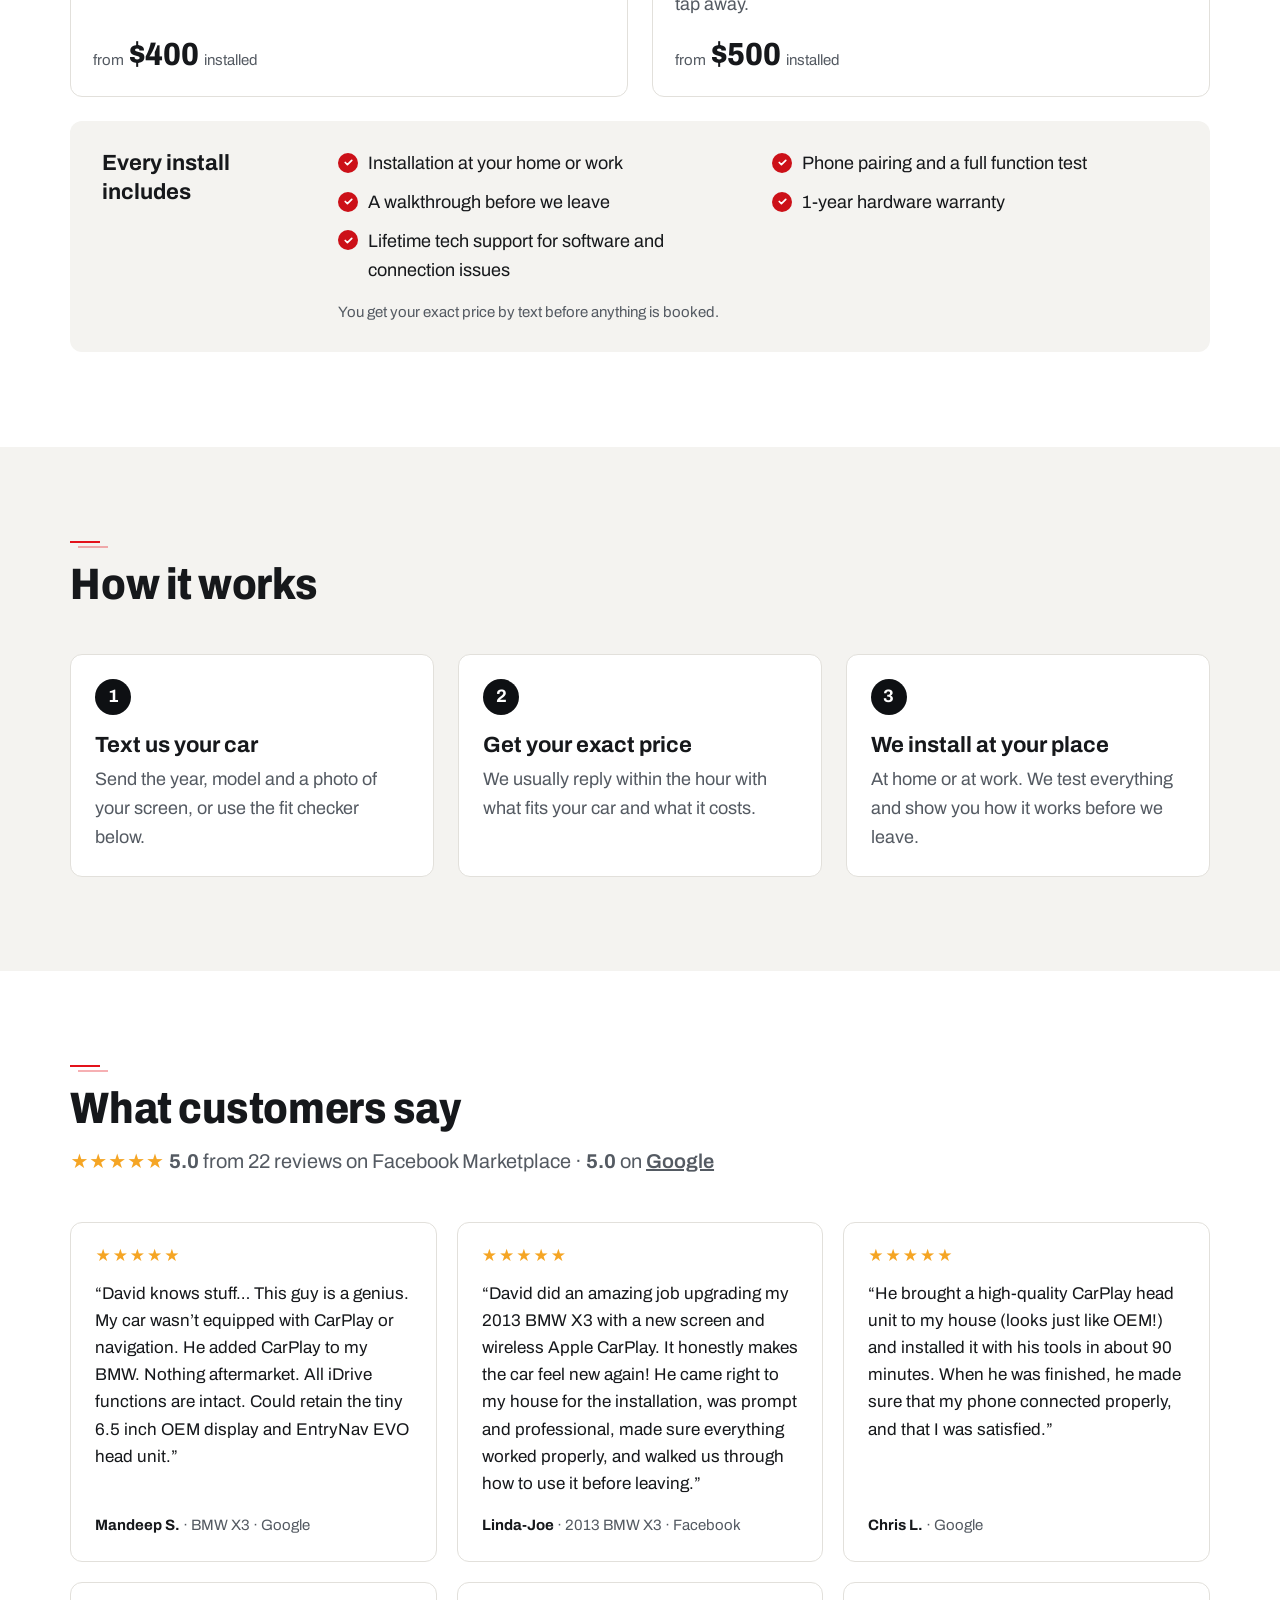
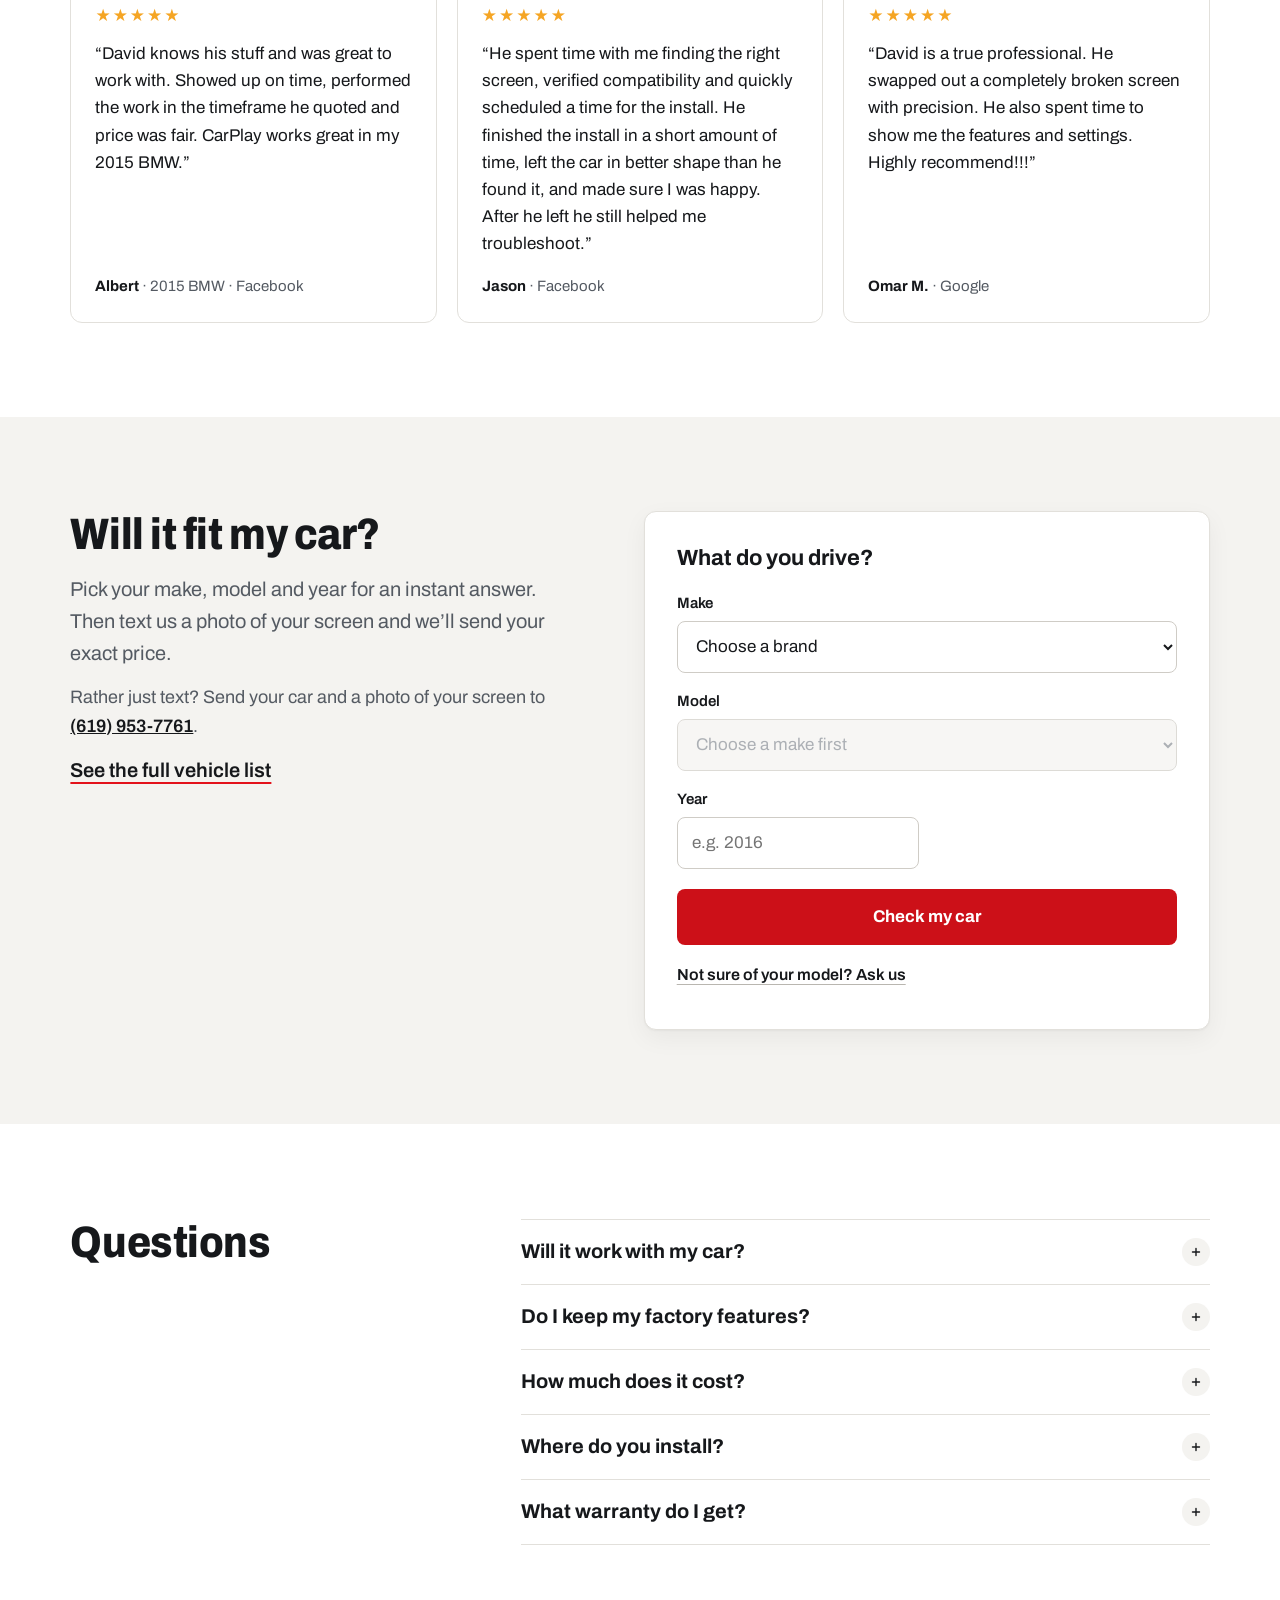
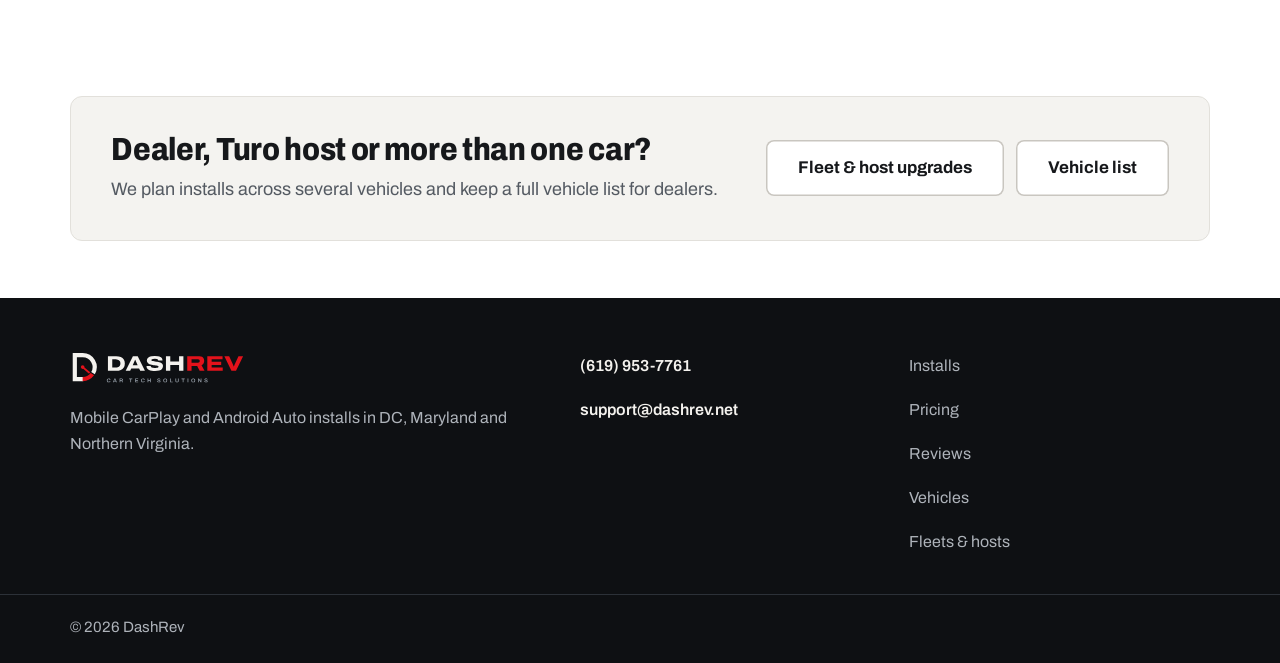
==== commit ffa5954f: "Update review ratings and featured reviews Facebook rating is now 5.0 from 22 reviews. Feature Mande" ====
--- a/index.html
+++ b/index.html
@@ -20,7 +20,7 @@
 <section class="hero product-hero" aria-labelledby="hero-title">
   <div class="wrap hero-grid">
     <div class="hero-copy">
-      <a class="rating-pill" href="#reviews"><span class="stars" aria-hidden="true">★★★★★</span> <span><strong>4.9</strong> on Facebook</span> <span aria-hidden="true">·</span> <span><strong>5.0</strong> on Google</span></a>
+      <a class="rating-pill" href="#reviews"><span class="stars" aria-hidden="true">★★★★★</span> <span><strong>5.0</strong> on Facebook</span> <span aria-hidden="true">·</span> <span><strong>5.0</strong> on Google</span></a>
       <h1 id="hero-title">Wireless CarPlay &amp; Android&nbsp;Auto, installed in your driveway.</h1>
       <p class="hero-lede">We come to you anywhere in DC, Maryland and Northern Virginia. Keep your factory screen or upgrade to a bigger touchscreen.</p>
       <dl class="hero-prices">
@@ -54,7 +54,7 @@
 
 <section class="proof" aria-label="Why customers trust DashRev">
   <div class="wrap proof-grid">
-    <div><strong>4.9 <span aria-hidden="true">★</span></strong><span>19 Facebook reviews</span></div>
+    <div><strong>5.0 <span aria-hidden="true">★</span></strong><span>22 Facebook reviews</span></div>
     <div><strong>5.0 <span aria-hidden="true">★</span></strong><span>Google reviews</span></div>
     <div><strong>1 year</strong><span>Hardware warranty</span></div>
     <div><strong>Lifetime</strong><span>Tech support</span></div>
@@ -214,7 +214,7 @@
 <article class="ig-card kept-screen" id="install-touareg-2012" aria-labelledby="ig-title-7p" data-name="2012 VW Touareg">
   <div class="ig-main">
     <header class="ig-head"><h3 id="ig-title-7p">2012 VW Touareg <span>7P</span></h3><p class="ig-option kept">Kept factory screen</p></header>
-    <p class="ig-desc">CarPlay added to the original Touareg screen, plus a backup camera built into a new tailgate handle. The factory menus and the power tailgate still work.</p>
+    <p class="ig-desc">CarPlay added to the original Touareg screen, and a reverse camera installed. All factory functions and menus still work.</p>
     <div class="ig-compare" data-show="before">
       <div class="ig-toggle" role="group" aria-label="Show CarPlay or the backup camera"><button type="button" data-ig-show="before" aria-pressed="true">CarPlay</button><button type="button" data-ig-show="after" aria-pressed="false">Backup camera</button></div>
       <figure class="ig-shot" data-ig-shot="before"><img src="assets/installations/vw-touareg-7p-2012-carplay-1280.webp" srcset="assets/installations/vw-touareg-7p-2012-carplay-640.webp 640w, assets/installations/vw-touareg-7p-2012-carplay-1280.webp 1280w" sizes="(max-width: 760px) calc(100vw - 40px), 460px" width="1280" height="853" loading="lazy" decoding="async" alt="The original screen in the 2012 VW Touareg, now showing Apple CarPlay"><figcaption>CarPlay</figcaption></figure>
@@ -223,7 +223,7 @@
     <ul class="ig-keep" aria-label="What you keep"><li>Original VW screen</li><li>Factory menus</li><li>Power tailgate</li><li>Apple CarPlay</li></ul>
     <div class="ig-actions"><a class="btn" href="#owner-check" data-form-jump>Check if my car fits</a><button type="button" class="ig-next" data-ig-next>Next install <span aria-hidden="true">→</span></button></div>
   </div>
-  <figure class="ig-video"><video controls playsinline preload="none" width="720" height="1280" poster="assets/installations/vw-touareg-7p-2012-install-poster-720.webp" aria-label="34-second video of the 2012 VW Touareg install: the dash taken apart, the camera handle fitted to the tailgate, then CarPlay and the backup camera on the factory screen"><source src="assets/installations/vw-touareg-7p-2012-install.mp4" type="video/mp4"></video><figcaption><b>Watch the install · 34 sec</b>Dash apart, a camera in the tailgate handle, and CarPlay on the factory screen.</figcaption></figure>
+  <figure class="ig-video"><video controls playsinline preload="none" width="720" height="1280" poster="assets/installations/vw-touareg-7p-2012-install-poster-720.webp?v=2" aria-label="36-second video of the 2012 VW Touareg install: the dash taken apart, the camera handle fitted to the tailgate, then CarPlay and the backup camera on the factory screen"><source src="assets/installations/vw-touareg-7p-2012-install.mp4?v=2" type="video/mp4"></video><figcaption><b>Watch the install · 36 sec</b>Dash apart, a camera in the tailgate handle, and CarPlay on the factory screen.</figcaption></figure>
 </article>
 </div></section>
 
@@ -283,9 +283,13 @@
   <div class="wrap">
     <div class="section-head">
       <h2 id="reviews-title">What customers say</h2>
-      <p class="rating-summary"><span class="stars" aria-hidden="true">★★★★★</span> <strong>4.9</strong> from 19 reviews on Facebook Marketplace · <strong>5.0</strong> on <a href="https://www.google.com/maps/search/?api=1&amp;query=DashRev&amp;query_place_id=ChIJ68_hEig8GGYRj64FCsGxqqA" rel="noopener" target="_blank">Google</a></p>
+      <p class="rating-summary"><span class="stars" aria-hidden="true">★★★★★</span> <strong>5.0</strong> from 22 reviews on Facebook Marketplace · <strong>5.0</strong> on <a href="https://www.google.com/maps/search/?api=1&amp;query=DashRev&amp;query_place_id=ChIJ68_hEig8GGYRj64FCsGxqqA" rel="noopener" target="_blank">Google</a></p>
     </div>
     <div class="reviews" role="region" aria-label="Customer reviews" tabindex="0">
+      <figure class="review">
+        <blockquote>“David knows stuff… This guy is a genius. My car wasn’t equipped with CarPlay or navigation. He added CarPlay to my BMW. Nothing aftermarket. All iDrive functions are intact. Could retain the tiny 6.5 inch OEM display and EntryNav EVO head unit.”</blockquote>
+        <figcaption><strong>Mandeep S.</strong> · BMW X3 · Google</figcaption>
+      </figure>
       <figure class="review">
         <blockquote>“David did an amazing job upgrading my 2013 BMW X3 with a new screen and wireless Apple CarPlay. It honestly makes the car feel new again! He came right to my house for the installation, was prompt and professional, made sure everything worked properly, and walked us through how to use it before leaving.”</blockquote>
         <figcaption><strong>Linda-Joe</strong> · 2013 BMW X3 · Facebook</figcaption>
@@ -305,10 +309,6 @@
       <figure class="review">
         <blockquote>“David is a true professional. He swapped out a completely broken screen with precision. He also spent time to show me the features and settings. Highly recommend!!!”</blockquote>
         <figcaption><strong>Omar M.</strong> · Google</figcaption>
-      </figure>
-      <figure class="review">
-        <blockquote>“The tech arrived at my site on time… It is like brand new again… very happy with the whole experience, start to finish.”</blockquote>
-        <figcaption><strong>Steve R.</strong> · Google</figcaption>
       </figure>
     </div>
   </div>
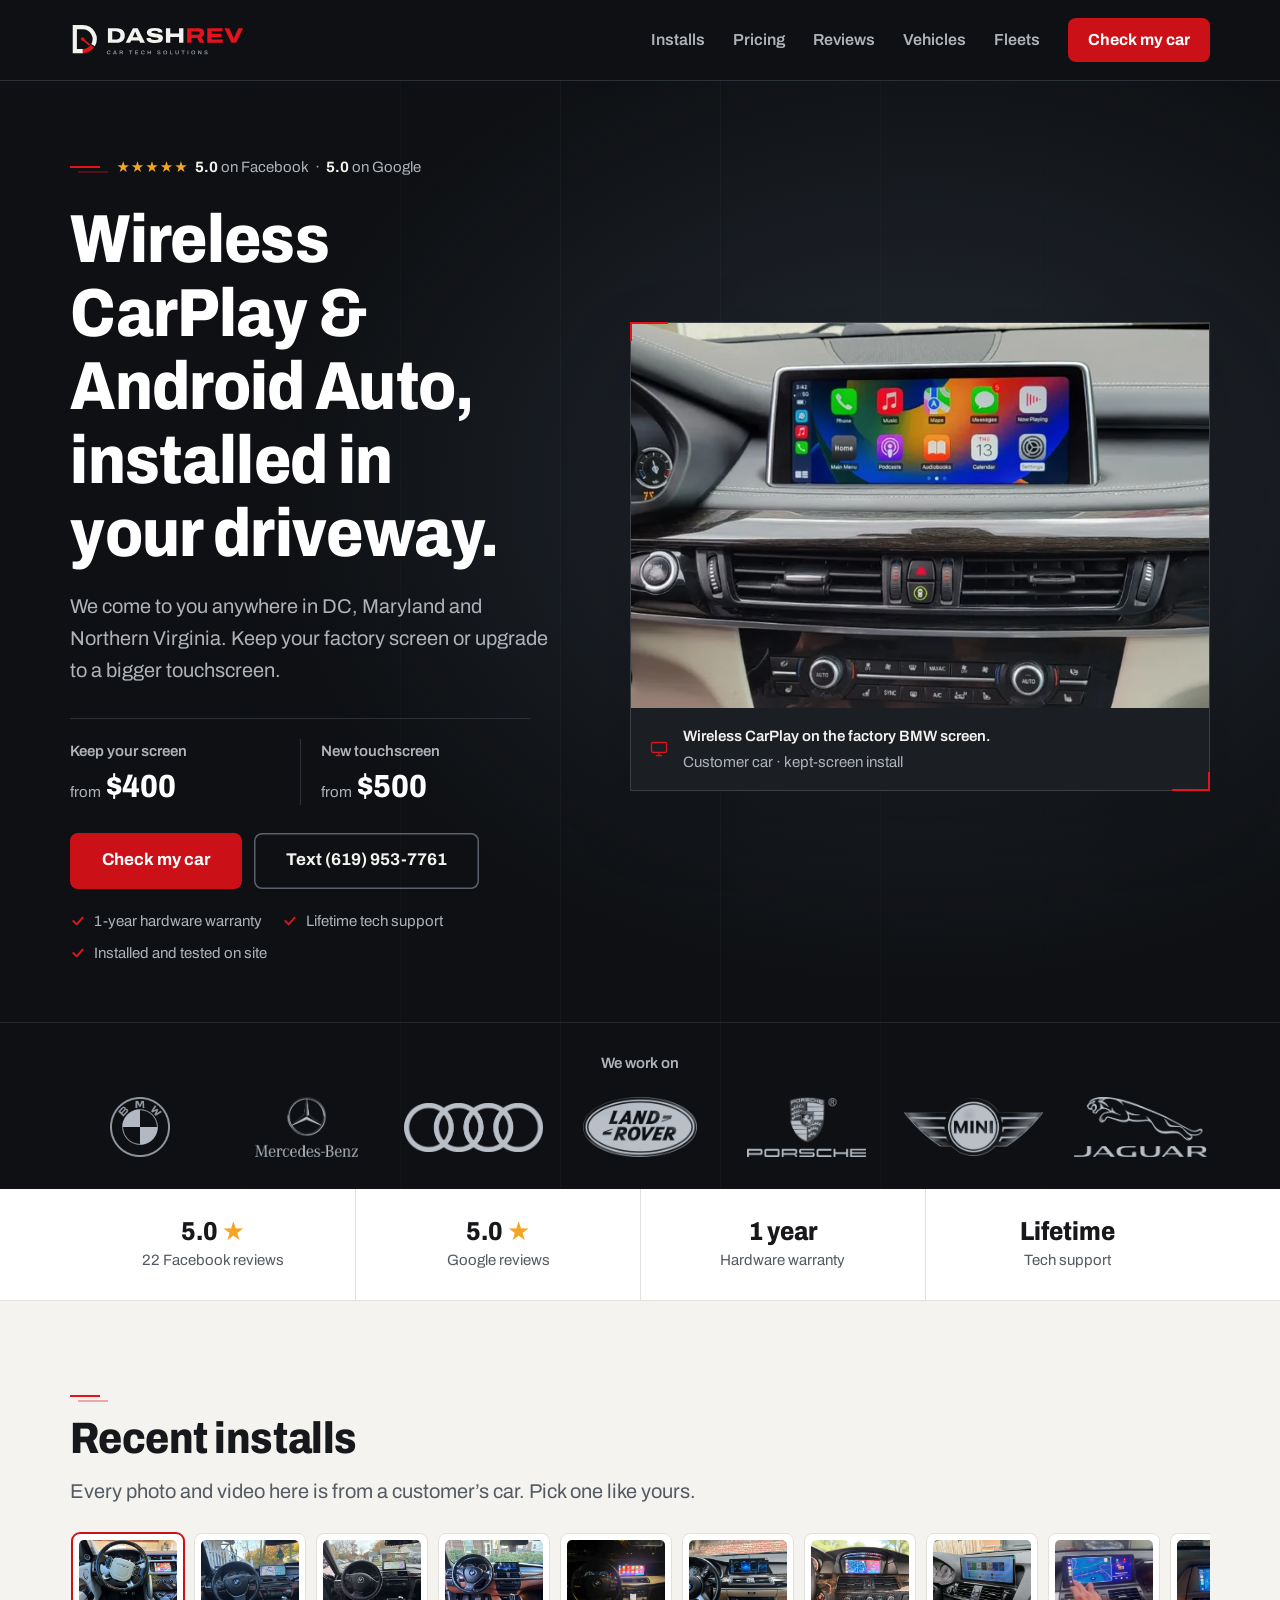
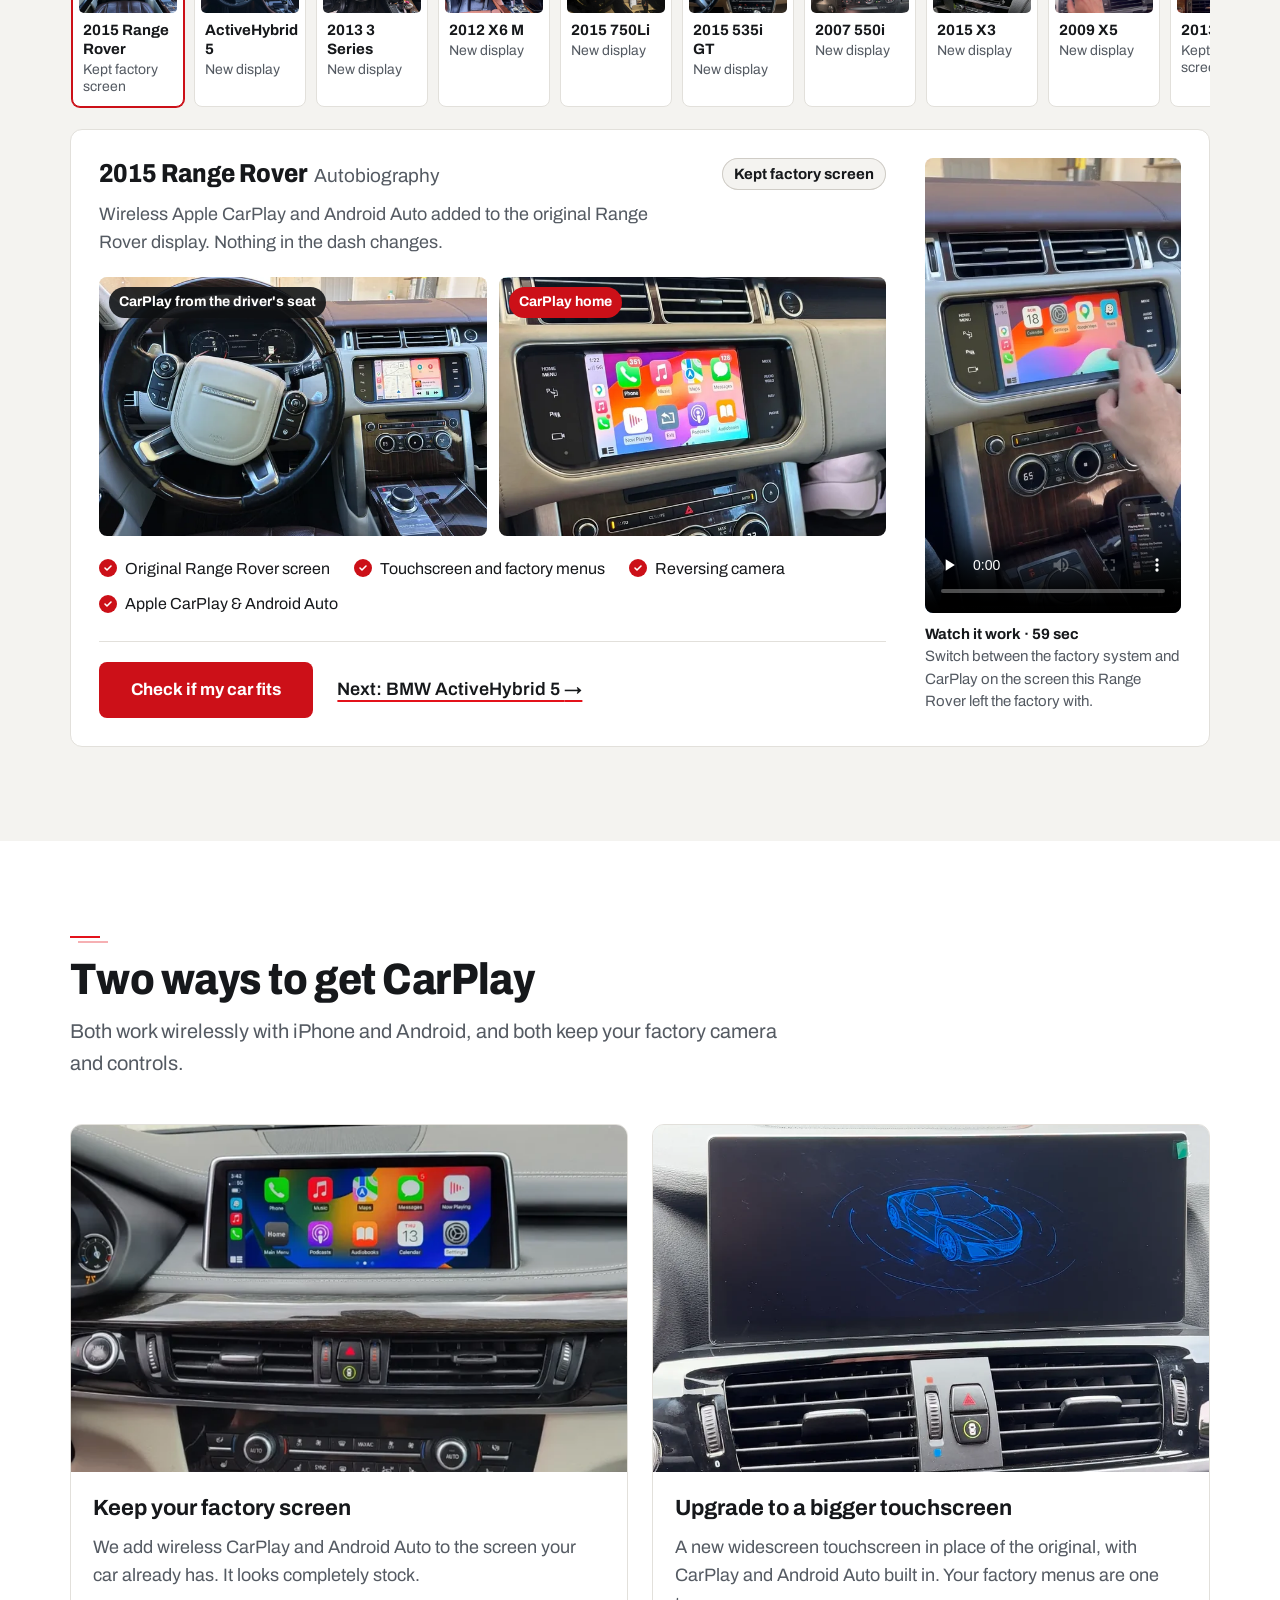
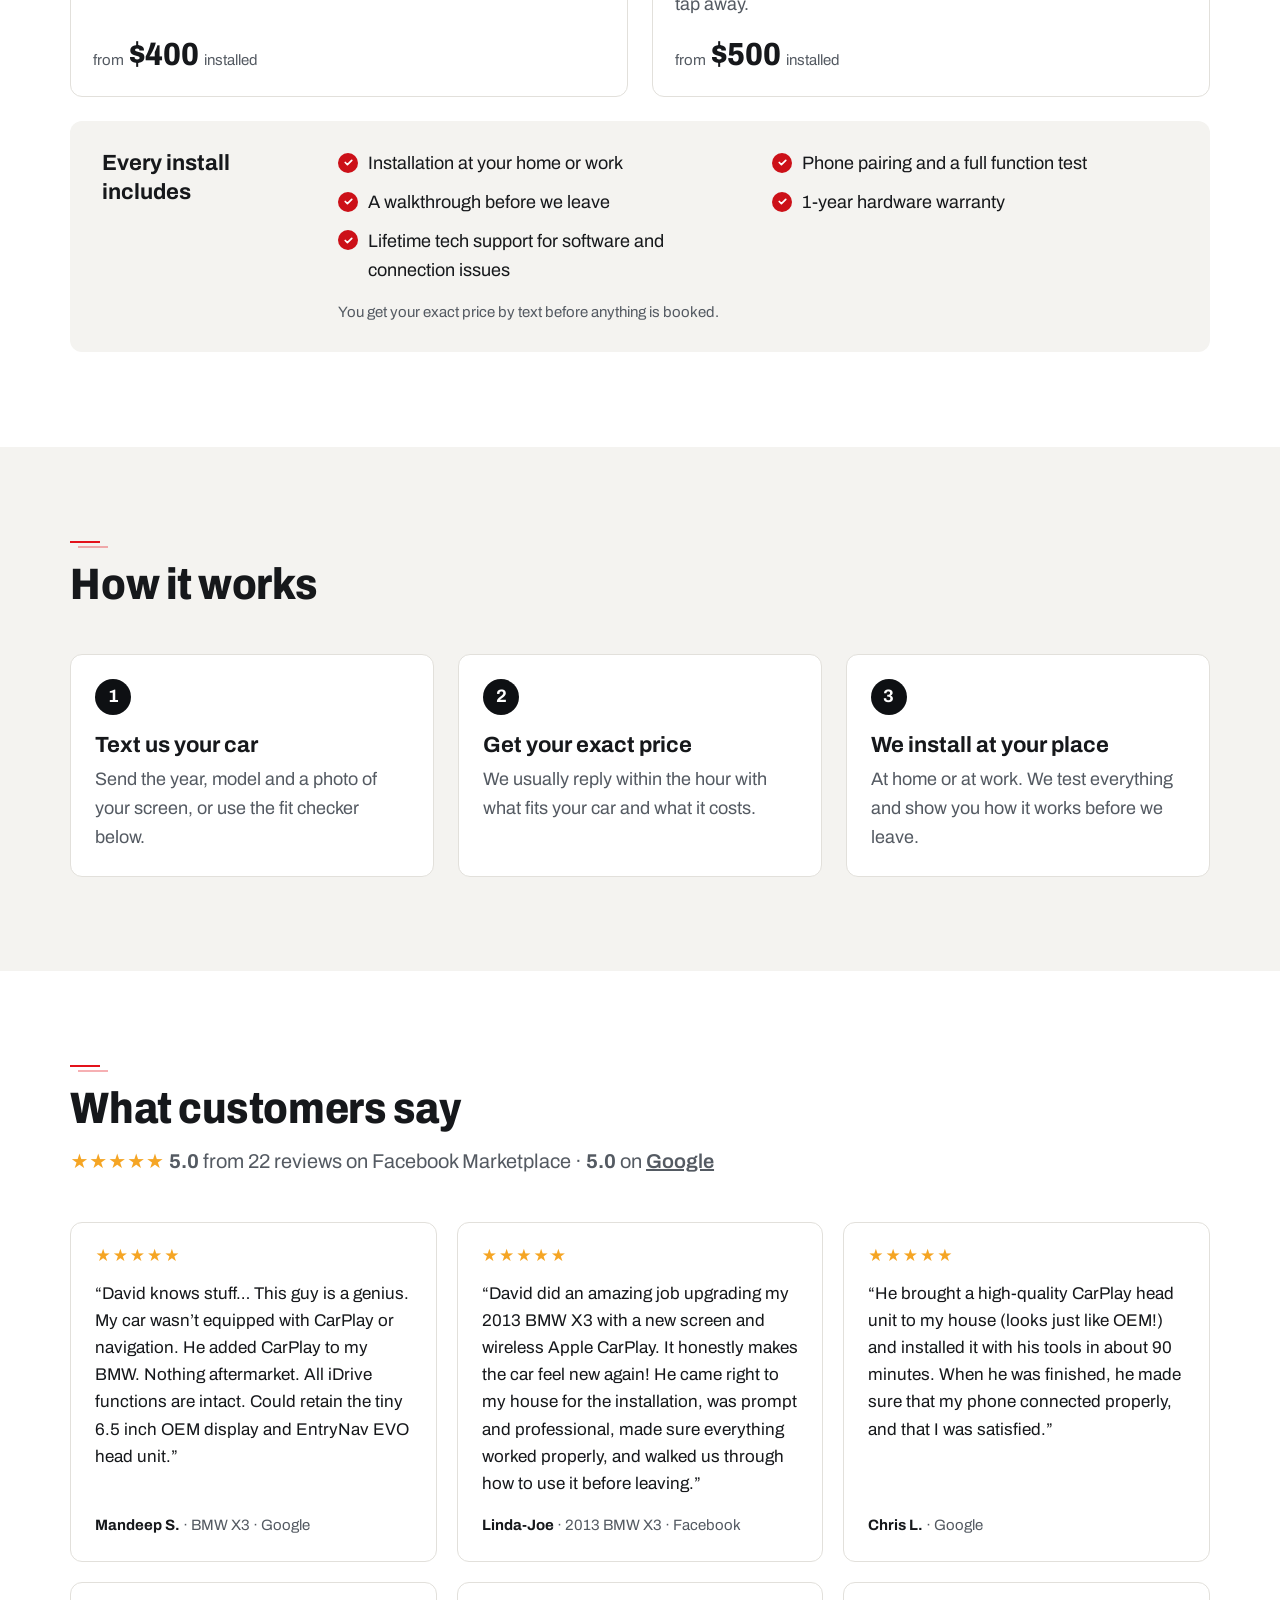
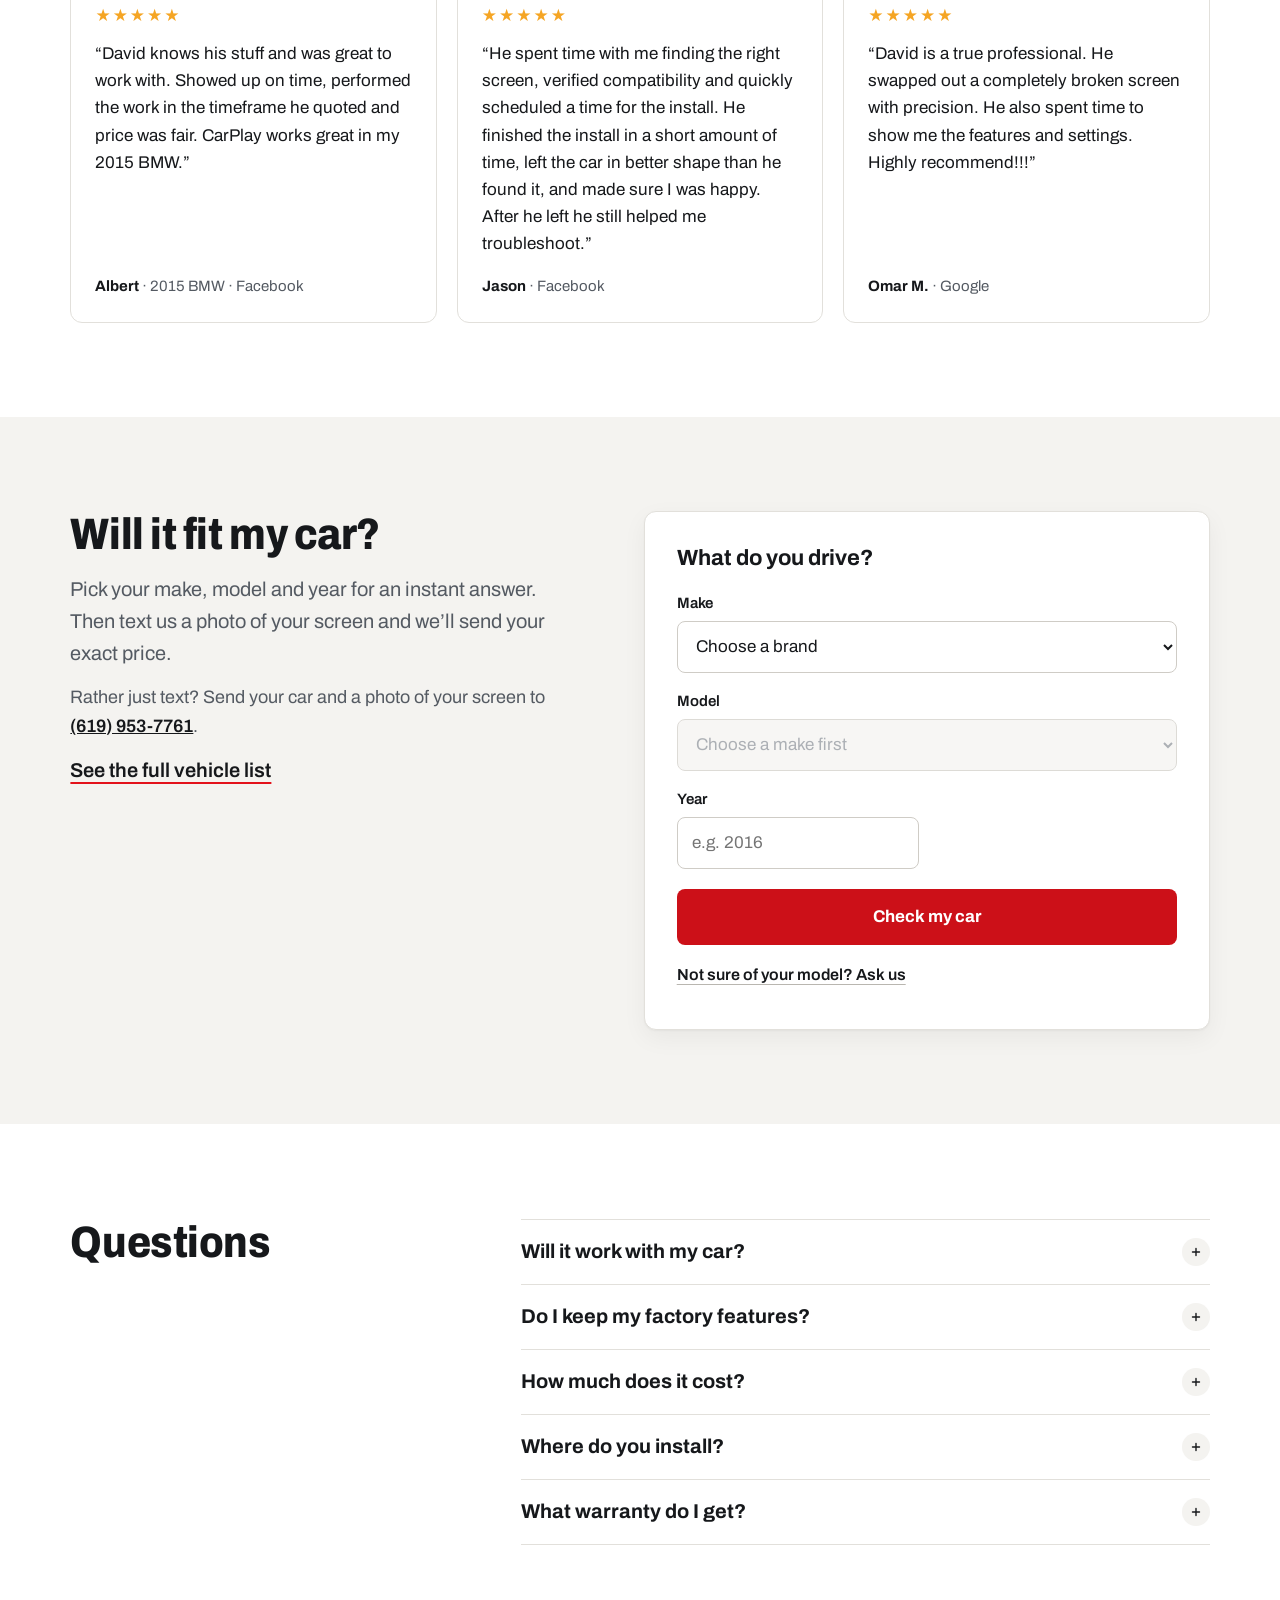
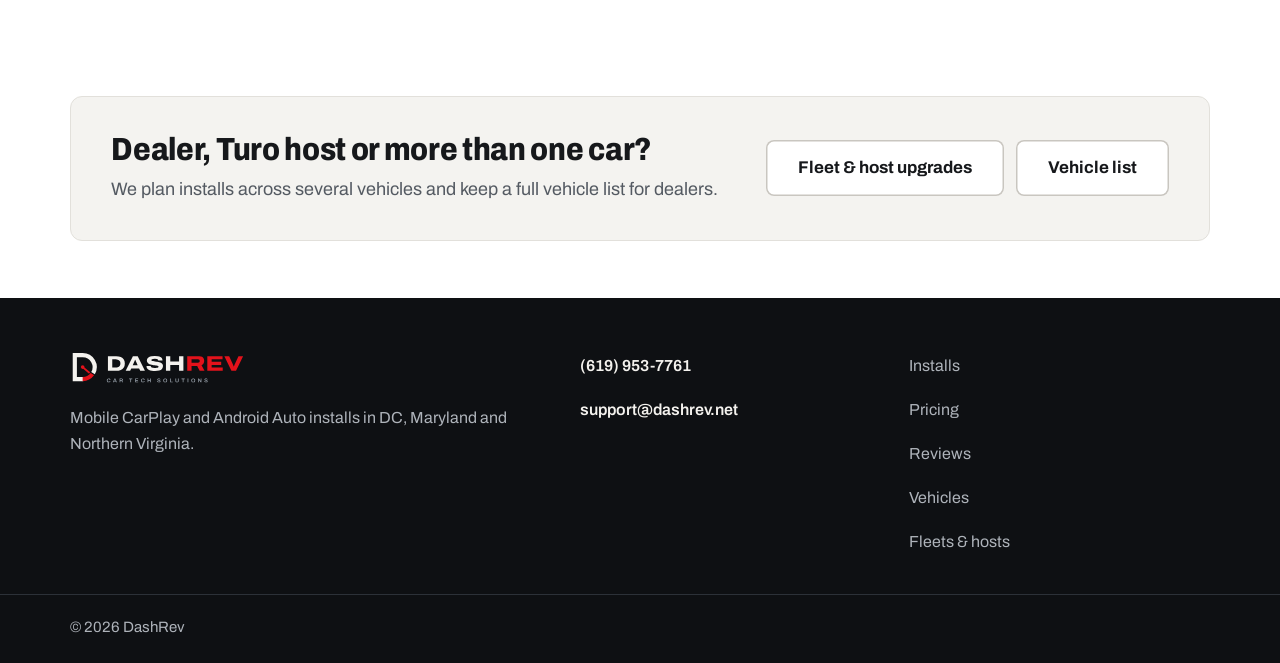
==== commit cd7e10c2: "Add the BMW ActiveHybrid 5 (F10) and 2013 3 Series (F30) installs Both new-display installs go right" ====
--- a/index.html
+++ b/index.html
@@ -66,6 +66,8 @@
 <div class="section-head ig-intro"><h2>Recent installs</h2><p>Every photo and video here is from a customer’s car. Pick one like yours.</p></div>
 <div class="ig-picker" role="group" aria-label="Choose an installation">
   <button type="button" aria-pressed="true" aria-controls="install-range-rover-2015" data-make="Land Rover" data-type="kept"><img src="assets/installations/range-rover-l405-2015-carplay-640.webp" alt="" width="640" height="480" loading="lazy" style="--pos:50% 45%"><span><strong>2015 Range Rover</strong><small>Kept factory screen</small></span></button>
+  <button type="button" aria-pressed="false" aria-controls="install-activehybrid5-f10" data-make="BMW" data-type="new"><img src="assets/installations/bmw-activehybrid5-f10-after-640.webp" alt="" width="640" height="480" loading="lazy" style="--pos:60% 40%"><span><strong>ActiveHybrid 5</strong><small>New display</small></span></button>
+  <button type="button" aria-pressed="false" aria-controls="install-3-series-2013" data-make="BMW" data-type="new"><img src="assets/installations/bmw-3-series-f30-2013-after-640.webp" alt="" width="640" height="480" loading="lazy" style="--pos:60% 40%"><span><strong>2013 3 Series</strong><small>New display</small></span></button>
   <button type="button" aria-pressed="false" aria-controls="install-x6m-2012" data-make="BMW" data-type="new"><img src="assets/installations/bmw-x6m-e71-2012-after-640.webp" alt="" width="640" height="480" loading="lazy" style="--pos:60% 40%"><span><strong>2012 X6 M</strong><small>New display</small></span></button>
   <button type="button" aria-pressed="false" aria-controls="install-750li-2015" data-make="BMW" data-type="new"><img src="assets/installations/bmw-750li-f02-2015-after-640.webp" alt="" width="640" height="480" loading="lazy" style="--pos:66% 45%"><span><strong>2015 750Li</strong><small>New display</small></span></button>
   <button type="button" aria-pressed="false" aria-controls="install-535i-gt-2015" data-make="BMW" data-type="new"><img src="assets/installations/bmw-535i-gt-f07-2015-after-640.webp?v=2" alt="" width="640" height="427" loading="lazy" style="--pos:64% 30%"><span><strong>2015 535i GT</strong><small>New display</small></span></button>
@@ -90,6 +92,36 @@
     <div class="ig-actions"><a class="btn" href="#owner-check" data-form-jump>Check if my car fits</a><button type="button" class="ig-next" data-ig-next>Next install <span aria-hidden="true">→</span></button></div>
   </div>
   <figure class="ig-video"><video controls playsinline preload="none" width="720" height="1280" poster="assets/installations/range-rover-l405-2015-demo-poster-720.webp" aria-label="59-second video switching between the factory system and CarPlay on the 2015 Range Rover's original screen"><source src="assets/installations/range-rover-l405-2015-demo.mp4" type="video/mp4"></video><figcaption><b>Watch it work · 59 sec</b>Switch between the factory system and CarPlay on the screen this Range Rover left the factory with.</figcaption></figure>
+</article>
+
+<article class="ig-card" id="install-activehybrid5-f10" aria-labelledby="ig-title-f10" data-name="BMW ActiveHybrid 5">
+  <div class="ig-main">
+    <header class="ig-head"><h3 id="ig-title-f10">BMW ActiveHybrid 5 <span>F10</span></h3><p class="ig-option new">New display</p></header>
+    <p class="ig-desc">A widescreen touchscreen in place of the original BMW display, with wireless Apple CarPlay and Android Auto. The factory iDrive menus, cameras and steering-wheel buttons all still work.</p>
+    <div class="ig-compare" data-show="after">
+      <div class="ig-toggle" role="group" aria-label="Show before or after"><button type="button" data-ig-show="before" aria-pressed="false">Before</button><button type="button" data-ig-show="after" aria-pressed="true">After</button></div>
+      <figure class="ig-shot" data-ig-shot="before" style="--pos:50% 45%"><img src="assets/installations/bmw-activehybrid5-f10-before-1280.webp" srcset="assets/installations/bmw-activehybrid5-f10-before-640.webp 640w, assets/installations/bmw-activehybrid5-f10-before-1280.webp 1280w" sizes="(max-width: 760px) calc(100vw - 40px), 460px" width="1280" height="960" loading="lazy" decoding="async" alt="BMW ActiveHybrid 5 F10 from the driver&#39;s seat before the upgrade, with the original BMW iDrive display"><figcaption>Before</figcaption></figure>
+      <figure class="ig-shot" data-ig-shot="after" style="--pos:50% 45%"><img src="assets/installations/bmw-activehybrid5-f10-after-1280.webp" srcset="assets/installations/bmw-activehybrid5-f10-after-640.webp 640w, assets/installations/bmw-activehybrid5-f10-after-1280.webp 1280w" sizes="(max-width: 760px) calc(100vw - 40px), 460px" width="1280" height="960" loading="lazy" decoding="async" alt="The same ActiveHybrid 5 after installation, with Apple CarPlay on the new widescreen touchscreen"><figcaption>After</figcaption></figure>
+    </div>
+    <ul class="ig-keep" aria-label="What you keep"><li>Factory iDrive menus</li><li>Factory camera views</li><li>Steering-wheel buttons</li></ul>
+    <div class="ig-actions"><a class="btn" href="#owner-check" data-form-jump>Check if my car fits</a><button type="button" class="ig-next" data-ig-next>Next install <span aria-hidden="true">→</span></button></div>
+  </div>
+  <figure class="ig-video"><video controls playsinline preload="none" width="720" height="1280" poster="assets/installations/bmw-activehybrid5-f10-demo-poster-720.webp" aria-label="19-second video of wireless CarPlay, the steering-wheel buttons, the factory cameras and the iDrive menu on the BMW ActiveHybrid 5"><source src="assets/installations/bmw-activehybrid5-f10-demo.mp4" type="video/mp4"></video><figcaption><b>Watch it work · 19 sec</b>Wireless CarPlay on the new widescreen, the steering-wheel buttons, the factory camera view and BMW’s own iDrive menus.</figcaption></figure>
+</article>
+
+<article class="ig-card" id="install-3-series-2013" aria-labelledby="ig-title-f30" data-name="2013 BMW 3 Series">
+  <div class="ig-main">
+    <header class="ig-head"><h3 id="ig-title-f30">2013 BMW 3 Series <span>F30</span></h3><p class="ig-option new">New display</p></header>
+    <p class="ig-desc">A widescreen touchscreen in place of the original BMW display, with wireless Apple CarPlay and Android Auto.</p>
+    <div class="ig-compare" data-show="after">
+      <div class="ig-toggle" role="group" aria-label="Show before or after"><button type="button" data-ig-show="before" aria-pressed="false">Before</button><button type="button" data-ig-show="after" aria-pressed="true">After</button></div>
+      <figure class="ig-shot" data-ig-shot="before" style="--pos:50% 45%"><img src="assets/installations/bmw-3-series-f30-2013-before-1280.webp" srcset="assets/installations/bmw-3-series-f30-2013-before-640.webp 640w, assets/installations/bmw-3-series-f30-2013-before-1280.webp 1280w" sizes="(max-width: 760px) calc(100vw - 40px), 460px" width="1280" height="960" loading="lazy" decoding="async" alt="2013 BMW 3 Series F30 from the driver&#39;s seat before the upgrade, with the original BMW iDrive display"><figcaption>Before</figcaption></figure>
+      <figure class="ig-shot" data-ig-shot="after" style="--pos:50% 45%"><img src="assets/installations/bmw-3-series-f30-2013-after-1280.webp" srcset="assets/installations/bmw-3-series-f30-2013-after-640.webp 640w, assets/installations/bmw-3-series-f30-2013-after-1280.webp 1280w" sizes="(max-width: 760px) calc(100vw - 40px), 460px" width="1280" height="960" loading="lazy" decoding="async" alt="The same 3 Series after installation, with Apple CarPlay on the new widescreen touchscreen"><figcaption>After</figcaption></figure>
+    </div>
+    <ul class="ig-keep" aria-label="What you keep"><li>Original BMW system, one tap away</li><li>Factory radio &amp; climate controls</li><li>CarPlay &amp; Android Auto</li></ul>
+    <div class="ig-actions"><a class="btn" href="#owner-check" data-form-jump>Check if my car fits</a><button type="button" class="ig-next" data-ig-next>Next install <span aria-hidden="true">→</span></button></div>
+  </div>
+  <figure class="ig-video"><video controls playsinline preload="none" width="720" height="1280" poster="assets/installations/bmw-3-series-f30-2013-install-poster-720.webp" aria-label="27-second video of the 2013 BMW 3 Series install: the dash taken apart, the new screen wired in and powered up, then CarPlay maps and music on the new widescreen"><source src="assets/installations/bmw-3-series-f30-2013-install.mp4" type="video/mp4"></video><figcaption><b>Watch the install · 27 sec</b>Dash apart, the new screen wired in, then CarPlay maps and music on the widescreen.</figcaption></figure>
 </article>
 
 <article class="ig-card" id="install-x6m-2012" aria-labelledby="ig-title-e71" data-name="2012 BMW X6 M">
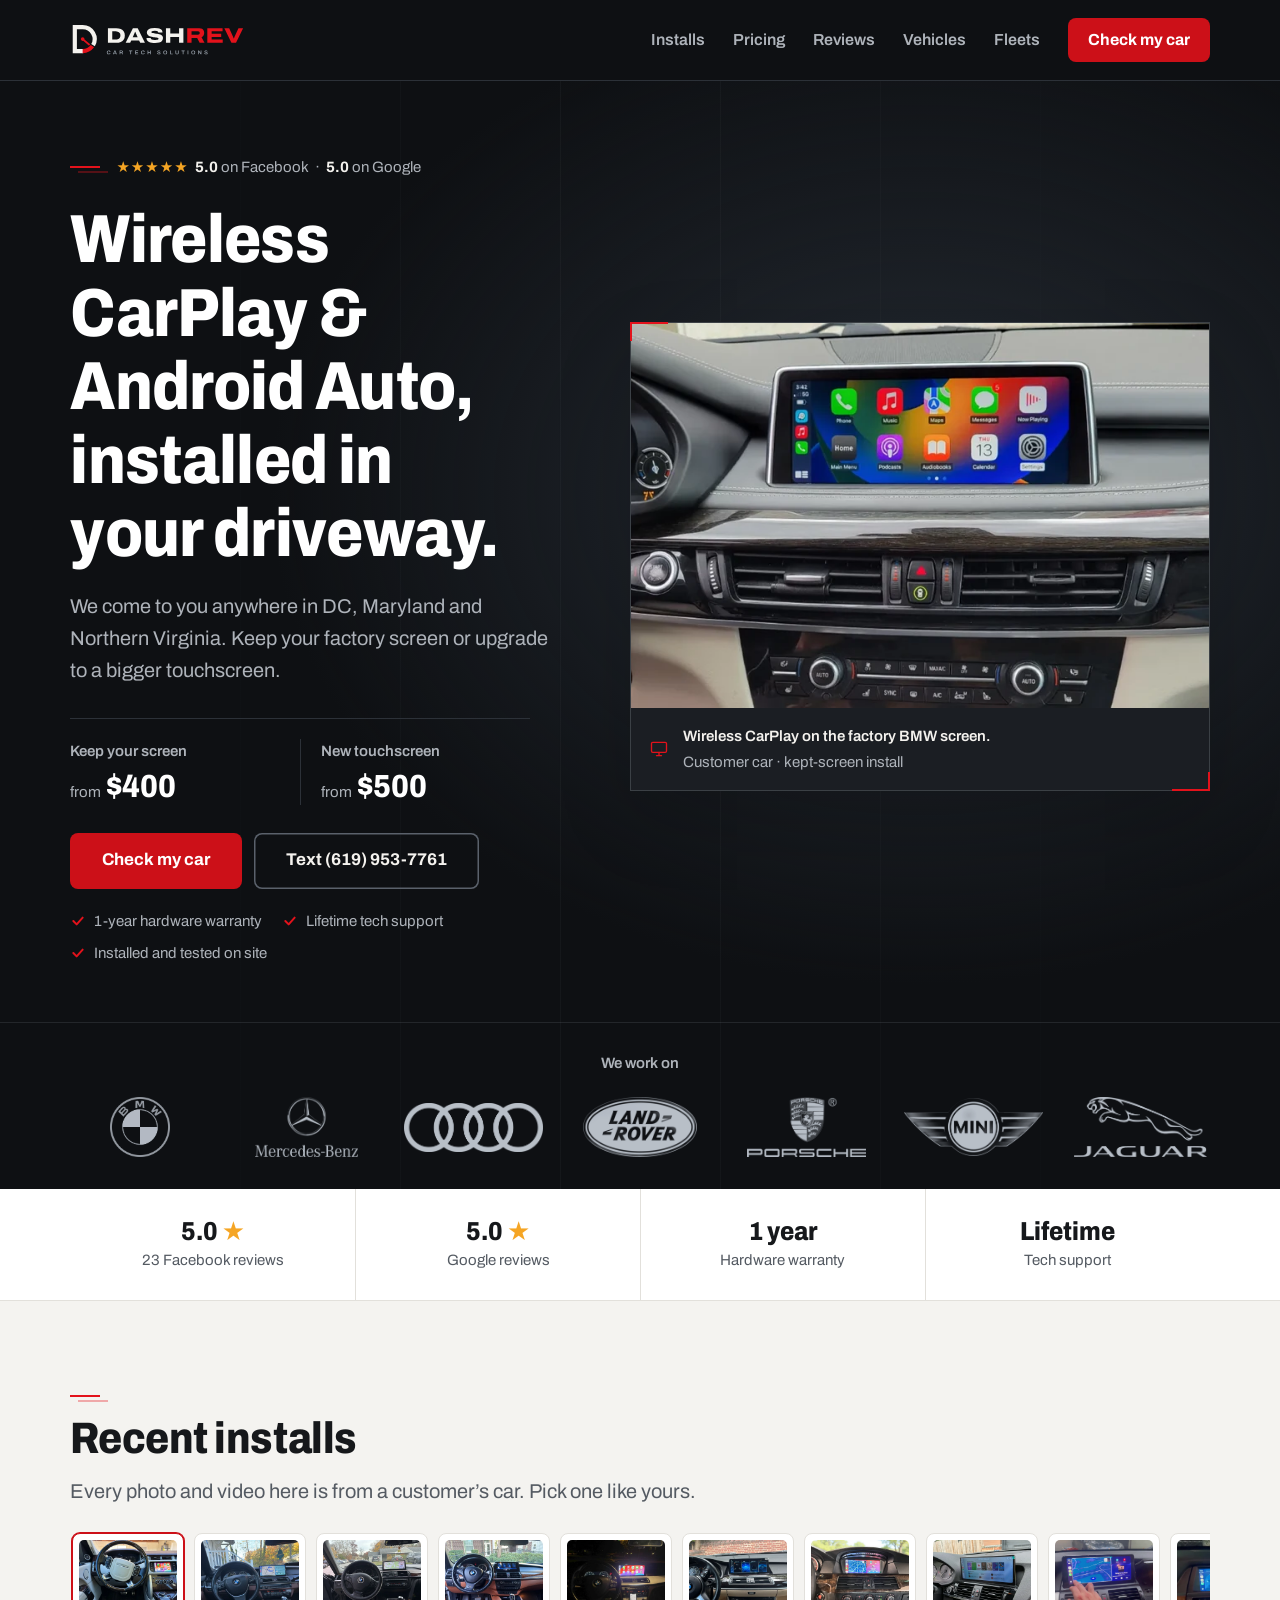
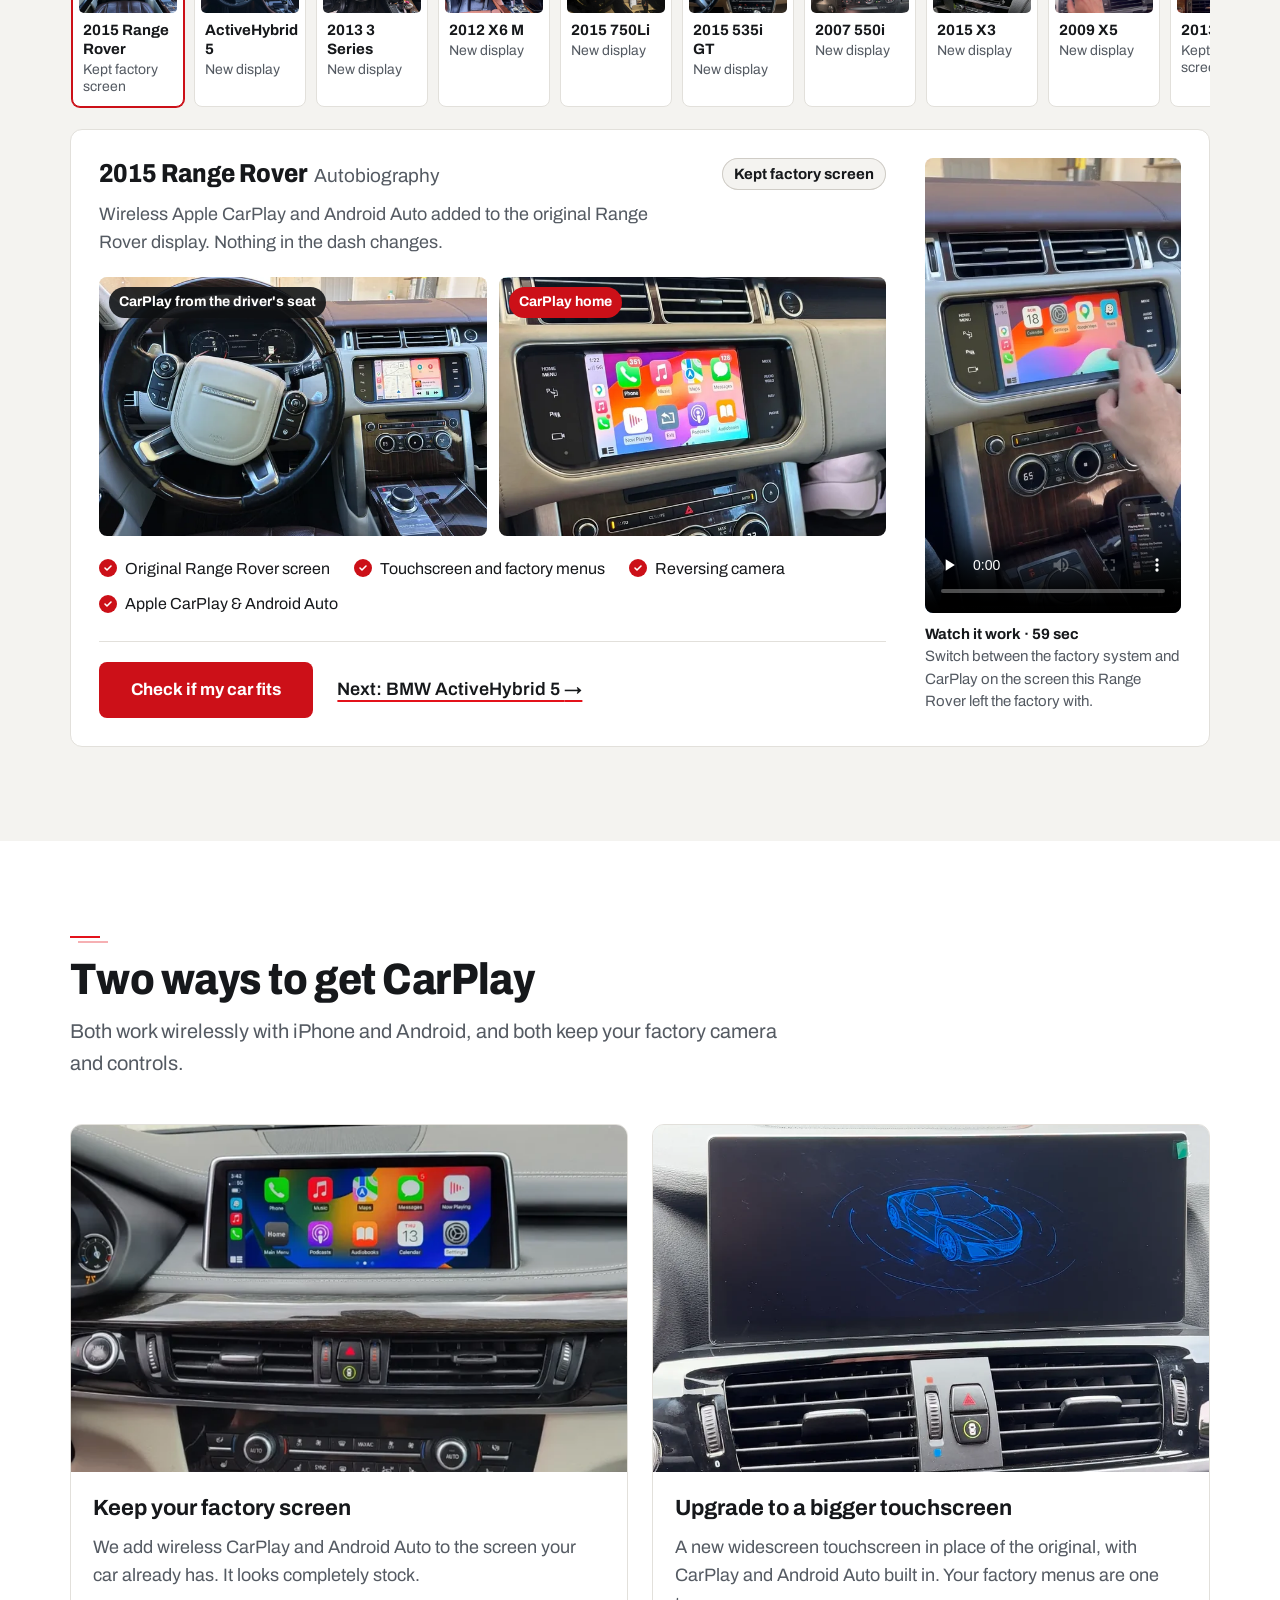
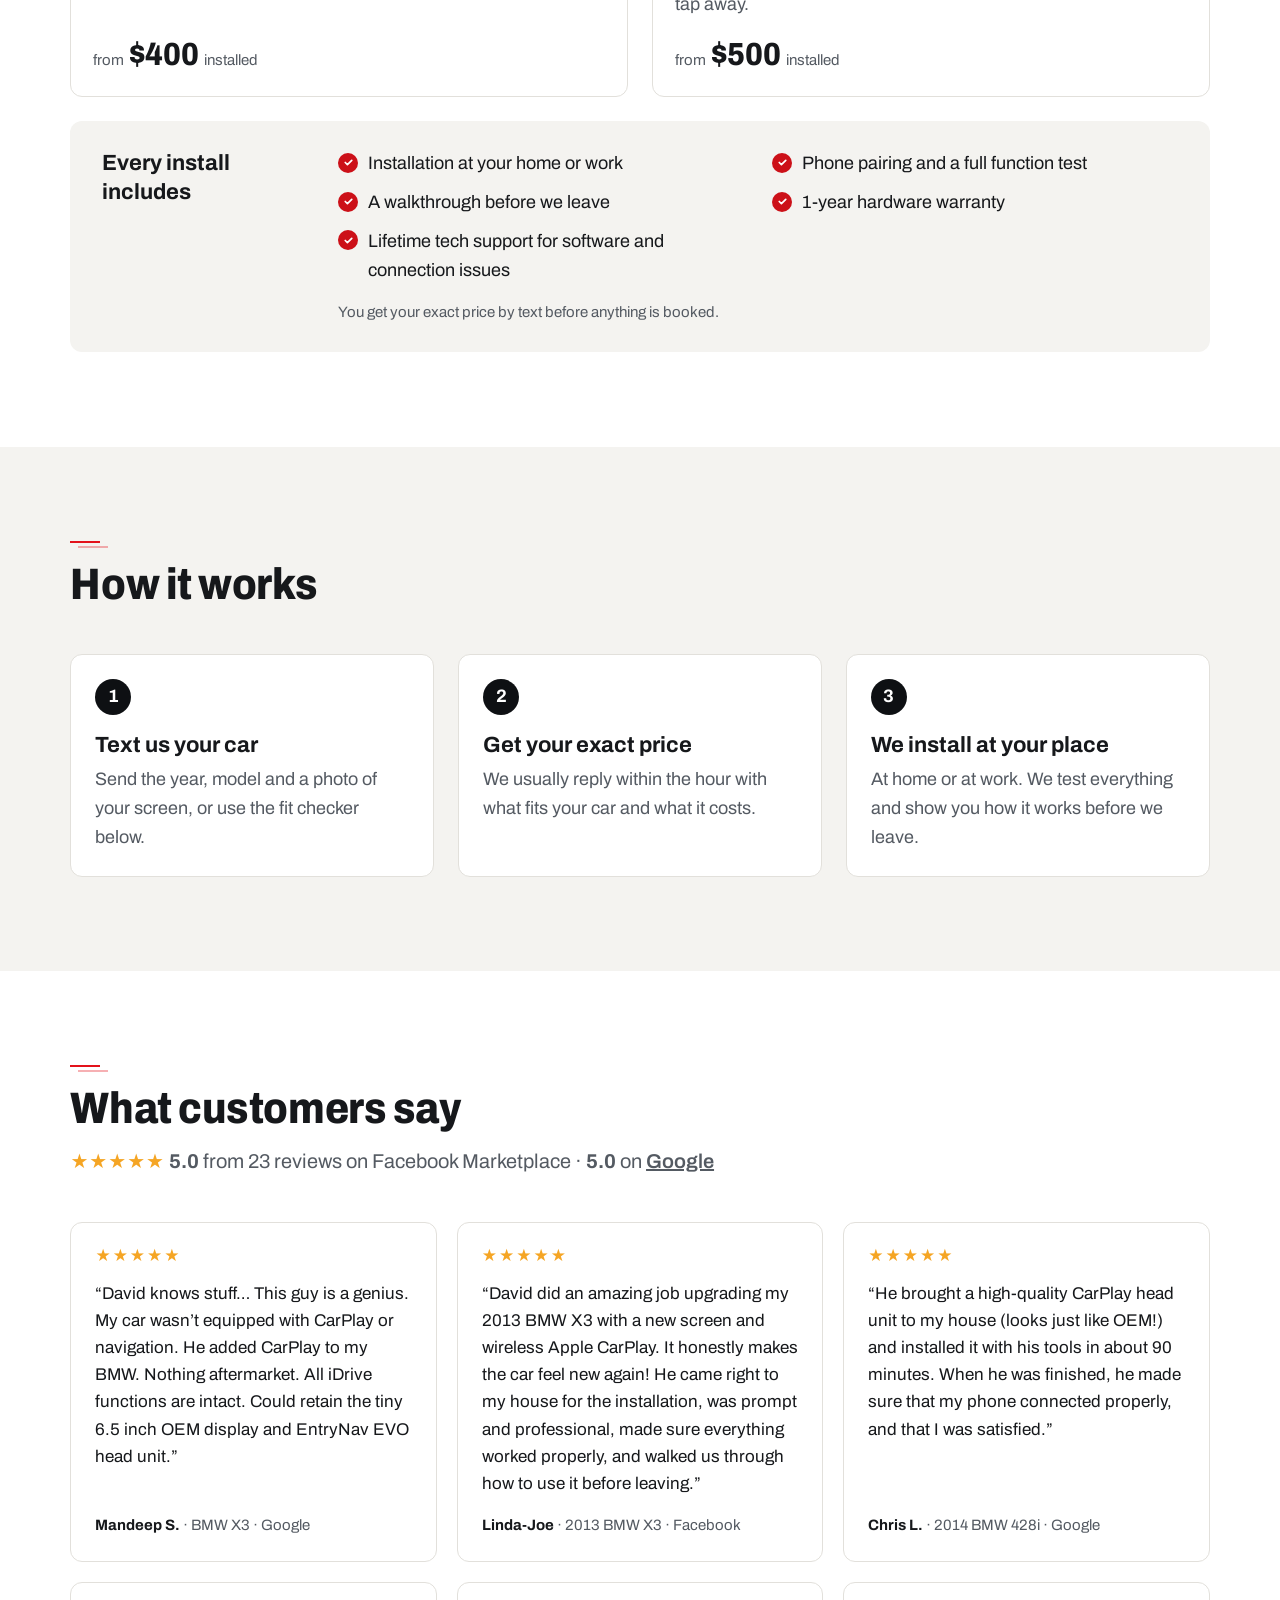
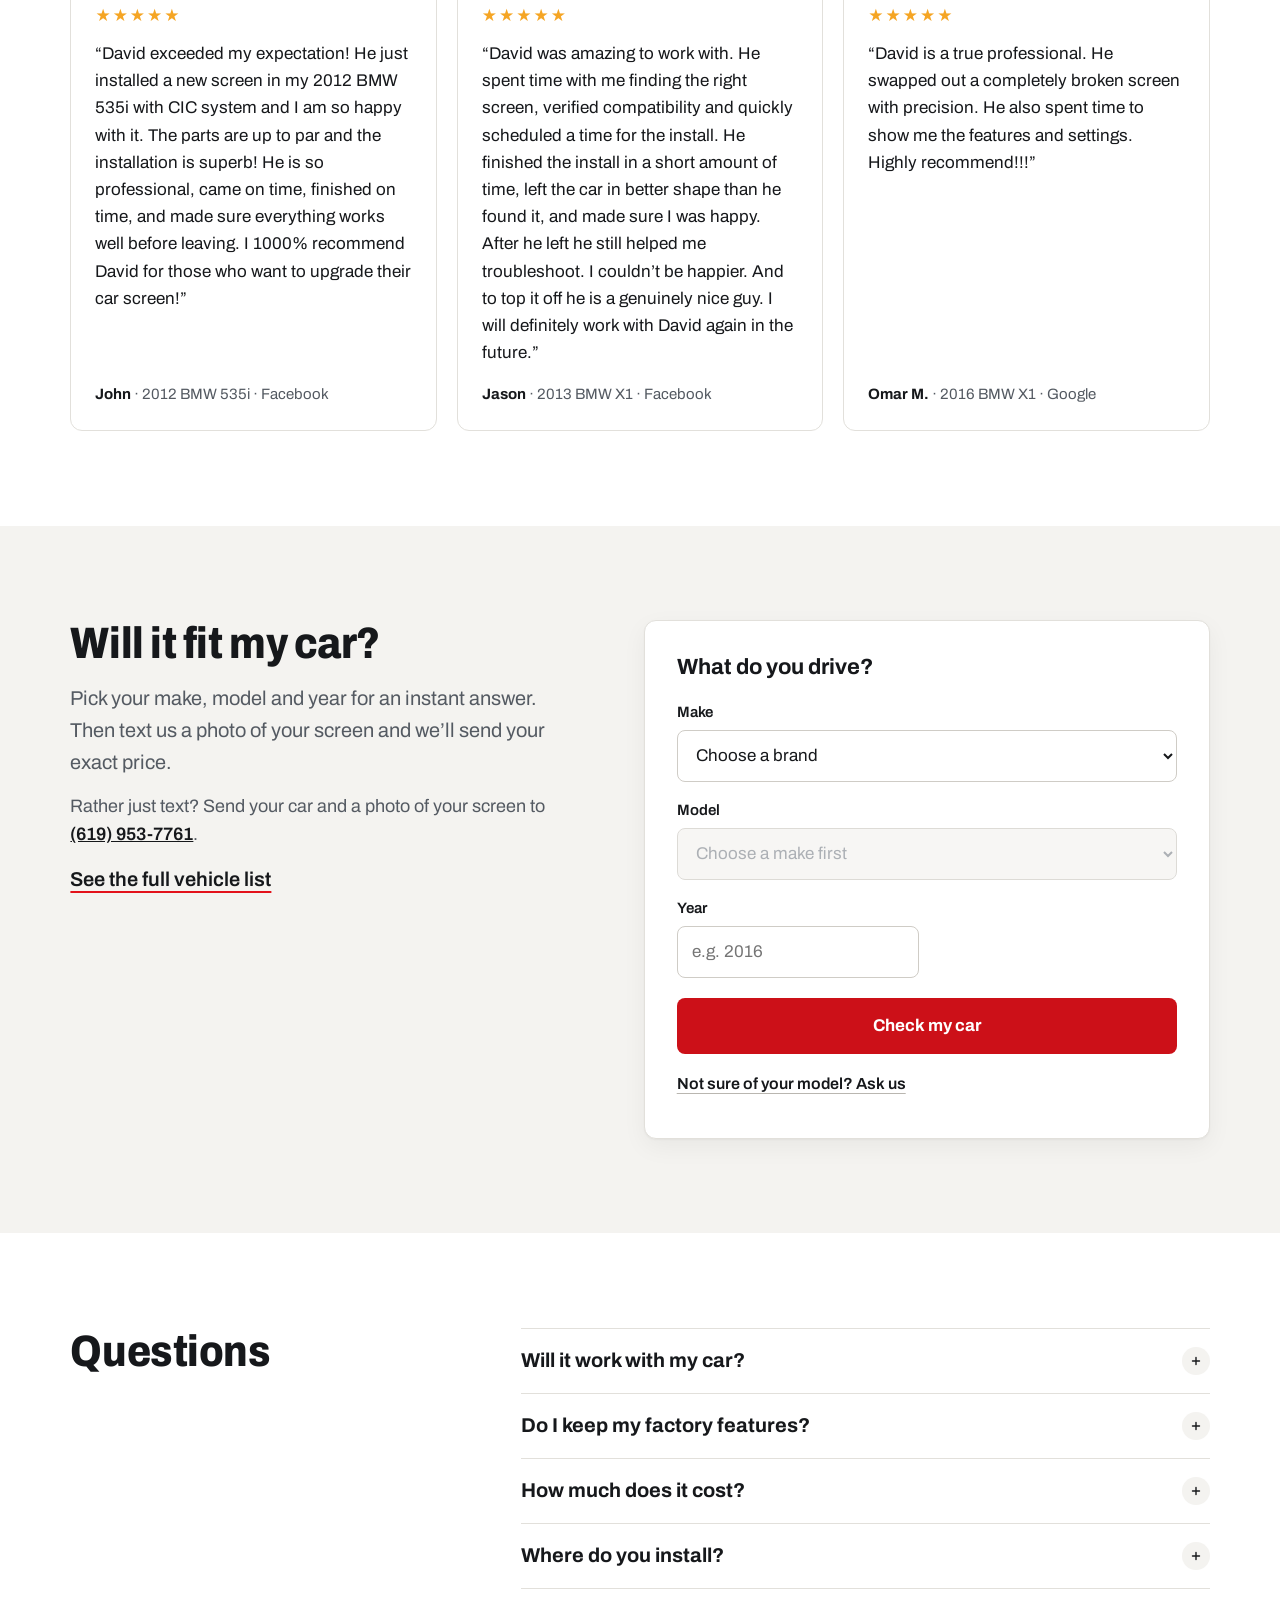
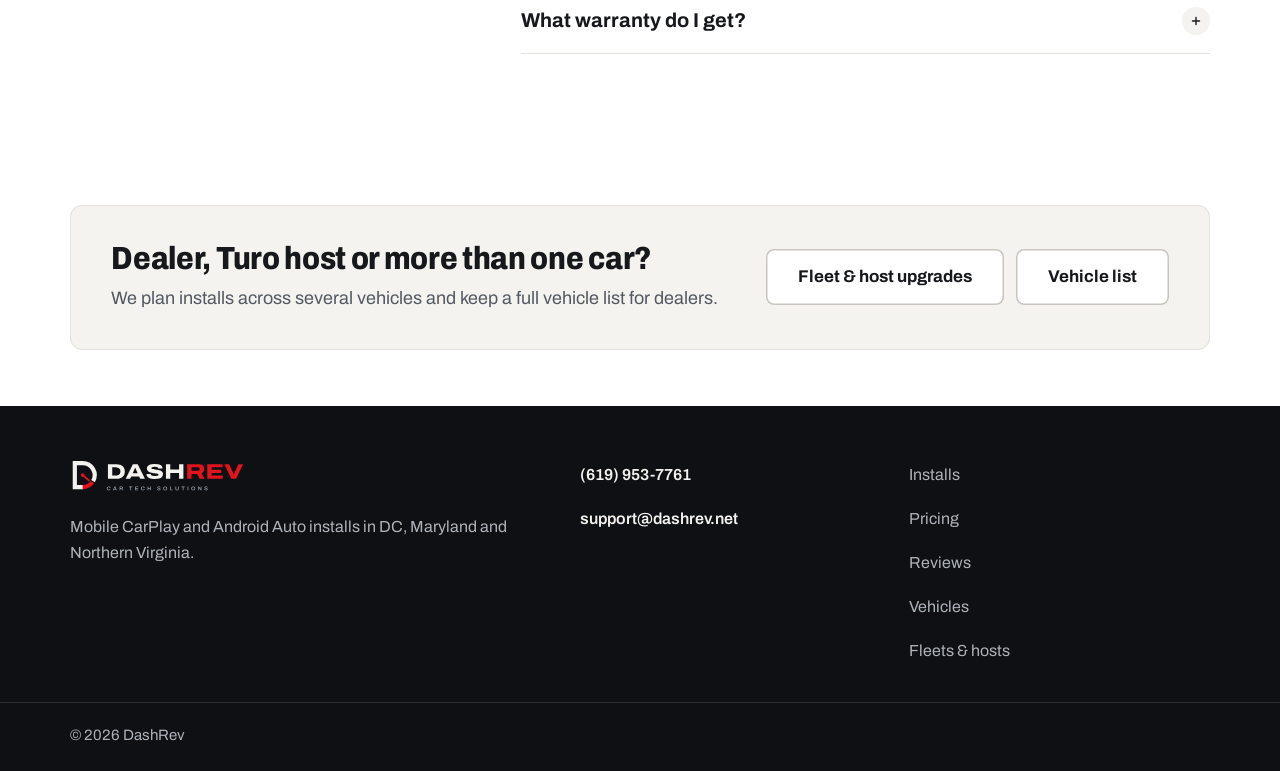
==== commit ac0ab1f7: "Feature John's 535i review, add car models, restore Jason's full quote Swap Albert's card for John's" ====
--- a/index.html
+++ b/index.html
@@ -54,7 +54,7 @@
 
 <section class="proof" aria-label="Why customers trust DashRev">
   <div class="wrap proof-grid">
-    <div><strong>5.0 <span aria-hidden="true">★</span></strong><span>22 Facebook reviews</span></div>
+    <div><strong>5.0 <span aria-hidden="true">★</span></strong><span>23 Facebook reviews</span></div>
     <div><strong>5.0 <span aria-hidden="true">★</span></strong><span>Google reviews</span></div>
     <div><strong>1 year</strong><span>Hardware warranty</span></div>
     <div><strong>Lifetime</strong><span>Tech support</span></div>
@@ -315,7 +315,7 @@
   <div class="wrap">
     <div class="section-head">
       <h2 id="reviews-title">What customers say</h2>
-      <p class="rating-summary"><span class="stars" aria-hidden="true">★★★★★</span> <strong>5.0</strong> from 22 reviews on Facebook Marketplace · <strong>5.0</strong> on <a href="https://www.google.com/maps/search/?api=1&amp;query=DashRev&amp;query_place_id=ChIJ68_hEig8GGYRj64FCsGxqqA" rel="noopener" target="_blank">Google</a></p>
+      <p class="rating-summary"><span class="stars" aria-hidden="true">★★★★★</span> <strong>5.0</strong> from 23 reviews on Facebook Marketplace · <strong>5.0</strong> on <a href="https://www.google.com/maps/search/?api=1&amp;query=DashRev&amp;query_place_id=ChIJ68_hEig8GGYRj64FCsGxqqA" rel="noopener" target="_blank">Google</a></p>
     </div>
     <div class="reviews" role="region" aria-label="Customer reviews" tabindex="0">
       <figure class="review">
@@ -328,19 +328,19 @@
       </figure>
       <figure class="review">
         <blockquote>“He brought a high-quality CarPlay head unit to my house (looks just like OEM!) and installed it with his tools in about 90 minutes. When he was finished, he made sure that my phone connected properly, and that I was satisfied.”</blockquote>
-        <figcaption><strong>Chris L.</strong> · Google</figcaption>
-      </figure>
-      <figure class="review">
-        <blockquote>“David knows his stuff and was great to work with. Showed up on time, performed the work in the timeframe he quoted and price was fair. CarPlay works great in my 2015 BMW.”</blockquote>
-        <figcaption><strong>Albert</strong> · 2015 BMW · Facebook</figcaption>
-      </figure>
-      <figure class="review">
-        <blockquote>“He spent time with me finding the right screen, verified compatibility and quickly scheduled a time for the install. He finished the install in a short amount of time, left the car in better shape than he found it, and made sure I was happy. After he left he still helped me troubleshoot.”</blockquote>
-        <figcaption><strong>Jason</strong> · Facebook</figcaption>
+        <figcaption><strong>Chris L.</strong> · 2014 BMW 428i · Google</figcaption>
+      </figure>
+      <figure class="review">
+        <blockquote>“David exceeded my expectation! He just installed a new screen in my 2012 BMW 535i with CIC system and I am so happy with it. The parts are up to par and the installation is superb! He is so professional, came on time, finished on time, and made sure everything works well before leaving. I 1000% recommend David for those who want to upgrade their car screen!”</blockquote>
+        <figcaption><strong>John</strong> · 2012 BMW 535i · Facebook</figcaption>
+      </figure>
+      <figure class="review">
+        <blockquote>“David was amazing to work with. He spent time with me finding the right screen, verified compatibility and quickly scheduled a time for the install. He finished the install in a short amount of time, left the car in better shape than he found it, and made sure I was happy. After he left he still helped me troubleshoot. I couldn’t be happier. And to top it off he is a genuinely nice guy. I will definitely work with David again in the future.”</blockquote>
+        <figcaption><strong>Jason</strong> · 2013 BMW X1 · Facebook</figcaption>
       </figure>
       <figure class="review">
         <blockquote>“David is a true professional. He swapped out a completely broken screen with precision. He also spent time to show me the features and settings. Highly recommend!!!”</blockquote>
-        <figcaption><strong>Omar M.</strong> · Google</figcaption>
+        <figcaption><strong>Omar M.</strong> · 2016 BMW X1 · Google</figcaption>
       </figure>
     </div>
   </div>
